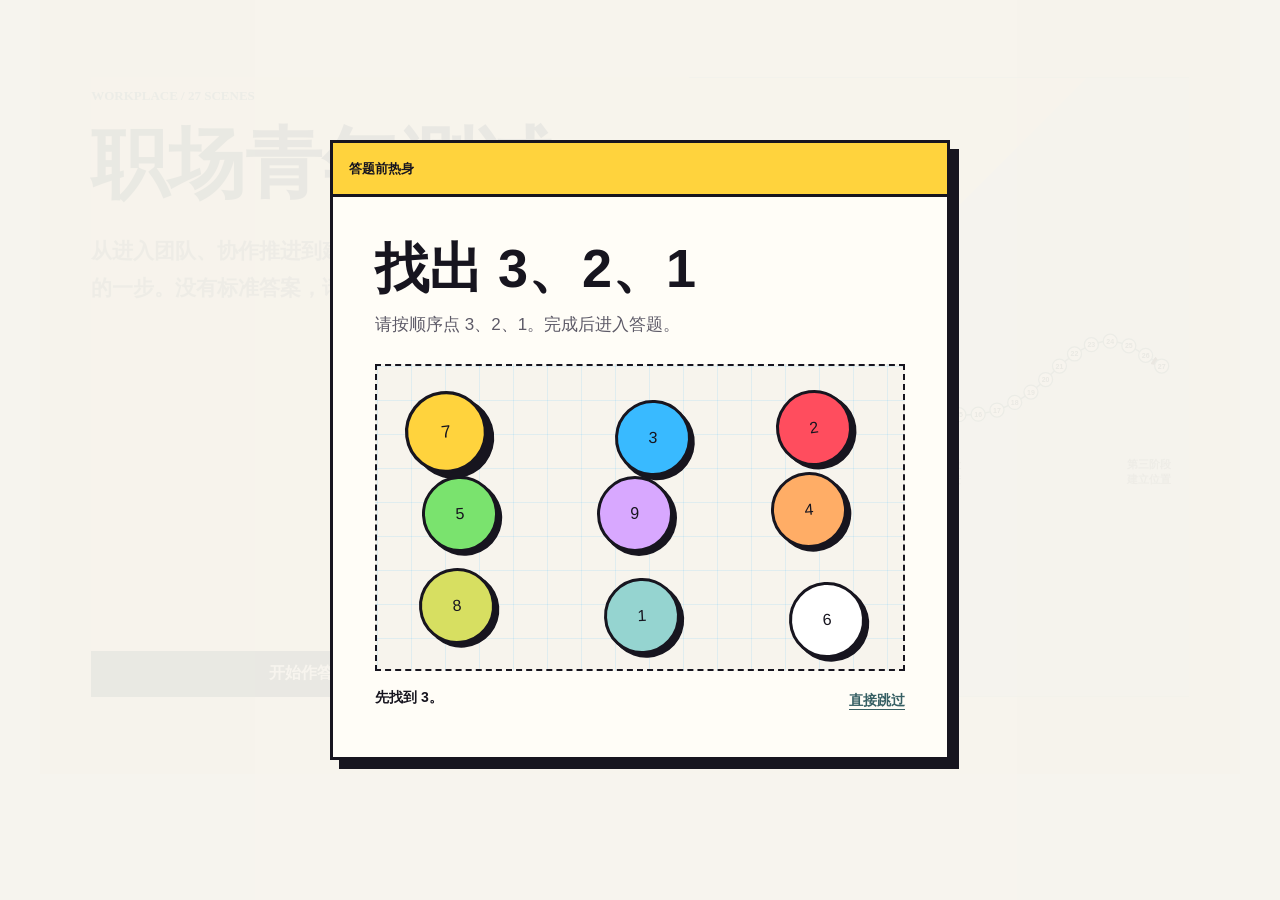
==== youth-workplace-collaboration.html @ ca1796cd "Show full scenario illustrations without cropping" ====
<!doctype html>
<html lang="zh-CN">
<head>
  <meta charset="utf-8">
  <meta name="viewport" content="width=device-width, initial-scale=1">
  <title>青年职场协作</title>
  <style>
    :root { --ink:#211f2a; --paper:#f7f4ed; --muted:#655f70; --yellow:#ffd33d; --blue:#39baff; --green:#7ae36e; --pink:#e97ebf; --red:#ed5d67; --purple:#7560cf; }
    * { box-sizing:border-box; }
    body { margin:0; background:var(--paper); color:var(--ink); font-family:"Microsoft YaHei","PingFang SC",sans-serif; }
    body.is-journey-result { background:linear-gradient(135deg,#fbf7ee 0%,#f0f7f2 48%,#f3f5fb 100%); }
    button,textarea { font:inherit; }
    #workplace-collaboration { width:min(100%,1020px); margin:0 auto; padding:clamp(24px,5vw,64px); }
    .story-intro { padding:clamp(24px,5vw,56px); border:2px solid var(--ink); background:var(--blue); box-shadow:10px 10px 0 var(--ink); }
    .story-intro h1 { max-width:720px; margin:0; font-size:clamp(38px,6vw,68px); line-height:1.02; letter-spacing:0; } .story-intro > p { max-width:680px; margin:18px 0 0; font-family:"Noto Serif SC","Songti SC",serif; font-size:clamp(17px,2vw,22px); font-weight:700; line-height:1.7; }
    .journey-frame { margin-top:30px; overflow:hidden; border:2px solid var(--ink); background:var(--paper); } .journey-frame svg { display:block; width:100%; min-width:620px; height:auto; }
    .journey-route { fill:none; stroke:var(--ink); stroke-width:4; stroke-linecap:round; stroke-linejoin:round; } .journey-node circle { fill:var(--paper); stroke:var(--ink); stroke-width:3; transition:fill .2s ease,transform .2s ease; } .journey-node text { fill:var(--ink); font-size:14px; font-weight:900; text-anchor:middle; dominant-baseline:central; pointer-events:none; } .journey-node.is-done circle { fill:var(--green); } .journey-node.is-active circle { fill:var(--yellow); } .journey-node.is-active text { font-size:16px; }
    .journey-labels { display:flex; justify-content:space-between; gap:10px; padding:0 10px 14px; font-size:11px; font-weight:900; } .journey-labels span:nth-child(2) { text-align:center; } .journey-labels span:last-child { text-align:right; }
    .story-start { margin-top:28px; }
    .masthead { display:grid; grid-template-columns:1fr auto; gap:20px; align-items:start; border-bottom:2px solid var(--ink); padding-bottom:22px; }
    .eyebrow { margin:0 0 8px; color:var(--purple); font-size:12px; font-weight:900; letter-spacing:.12em; }
    h1 { margin:0; font-size:clamp(32px,5vw,54px); line-height:1.05; letter-spacing:0; }
    .intro { max-width:650px; margin:13px 0 0; color:var(--muted); font-size:16px; font-weight:650; line-height:1.65; }
    .badge { min-width:108px; padding:10px 12px; border:2px solid var(--ink); background:var(--yellow); text-align:center; font-size:13px; font-weight:900; line-height:1.25; }
    .badge strong { display:block; font-size:25px; }
    .progress-row { display:flex; align-items:center; justify-content:space-between; gap:16px; margin:26px 0 8px; }
    #progress { display:inline-block; padding:7px 10px; border:2px solid var(--ink); background:var(--yellow); font-size:13px; font-weight:900; }
    .progress-copy { color:var(--muted); font-size:13px; font-weight:700; text-align:right; }
    .loop-state { display:none; grid-template-columns:repeat(3,minmax(0,1fr)); gap:8px; margin-top:14px; }
    .loop-state-card { min-height:72px; padding:10px; border:2px solid var(--ink); background:#fff; }
    .loop-state-card strong,.loop-state-card small { display:block; }
    .loop-state-card strong { font-size:14px; }
    .loop-state-card small { margin-top:5px; color:var(--muted); font-size:12px; font-weight:800; line-height:1.35; }
    .scene-main { margin-top:34px; padding:clamp(22px,4vw,44px); border:2px solid var(--ink); background:#fff; box-shadow:8px 8px 0 var(--ink); }
    .scene-main h2 { margin:0; font-size:clamp(28px,4vw,44px); line-height:1.12; letter-spacing:0; }
    .scene-main.has-illustration { display:grid; grid-template-columns:minmax(0,1.25fr) minmax(280px,.75fr); column-gap:clamp(24px,4vw,52px); align-items:center; padding-bottom:22px; }
    .scene-main.has-illustration h2 { grid-column:1 / -1; }
    .scene-main.has-illustration #scene-text { margin:12px 0 0; }
    .scene-illustration { display:block; width:100%; height:auto; max-height:360px; margin:12px 0 0; object-fit:contain; border:1px solid rgba(33,46,53,.22); border-radius:4px; }
    @media (max-width:720px) { .scene-main.has-illustration { display:block; } .scene-illustration { width:100%; max-width:420px; margin:16px auto 0; } }
    #scene-text { margin:20px 0 0; font-family:"Noto Serif SC","Songti SC",serif; font-size:clamp(18px,2.2vw,24px); line-height:1.65; }
    .choices { display:grid; gap:12px; margin-top:30px; }
    .choice { position:relative; width:100%; min-height:68px; cursor:pointer; border:2px solid var(--ink); border-radius:0; padding:15px 18px 15px 58px; background:#fff; color:var(--ink); text-align:left; font-size:16px; font-weight:750; line-height:1.5; transition:transform .12s ease,box-shadow .12s ease,background .12s ease; }
    .choice::before { content:attr(data-letter); position:absolute; left:17px; top:17px; display:grid; place-items:center; width:24px; height:24px; border:2px solid var(--ink); border-radius:50%; background:var(--paper); font-size:12px; font-weight:900; }
    .choice strong,.choice small { display:block; }
    .choice strong { font-size:16px; line-height:1.25; }
    .choice small { margin-top:5px; color:#496b70; font-size:13px; font-weight:700; line-height:1.45; }
    .choice:hover { transform:translate(2px,2px); box-shadow:3px 3px 0 var(--ink); }
    .choice[aria-pressed="true"] { background:var(--green); box-shadow:5px 5px 0 var(--ink); }
    .choice[aria-pressed="true"]::before { background:var(--yellow); }
    .choice.unmatched-choice { border-style:dashed; color:var(--muted); background:#fffdf6; }
    .choice.unmatched-choice::before { color:var(--muted); border-color:var(--muted); }
    .scale-stage { margin-top:34px; padding:clamp(22px,4vw,44px); border:2px solid var(--ink); background:#fff; box-shadow:8px 8px 0 var(--ink); }
    .scale-stage > header { padding-bottom:18px; border-bottom:2px solid var(--ink); }
    .scale-stage > header p { margin:0 0 8px; color:var(--purple); font-size:12px; font-weight:900; letter-spacing:.08em; }
    .scale-stage > header h2 { margin:0; font-size:clamp(28px,4vw,42px); line-height:1.15; letter-spacing:0; }
    .scale-stage > header div { max-width:720px; margin-top:12px; color:var(--muted); font-size:15px; font-weight:700; line-height:1.65; }
    .scale-rows { display:grid; gap:0; margin-top:8px; }
    .scale-row { padding:clamp(28px,5vw,54px) 0; border-bottom:0; }
    .scale-row:last-child { border-bottom:0; }
    .scale-row h3 { max-width:850px; margin:0; font-size:clamp(22px,3.1vw,34px); line-height:1.52; }
    .scale-row h3 small { display:inline-block; margin-right:8px; color:var(--purple); font-size:12px; font-weight:900; vertical-align:2px; }
    .scale-control { display:grid; grid-template-columns:minmax(96px,.7fr) minmax(290px,2.8fr) minmax(96px,.7fr); gap:20px; align-items:center; margin-top:32px; }
    .scale-end { color:#667f83; font-size:14px; font-weight:900; line-height:1.3; }
    .scale-end:last-child { text-align:right; }
    .scale-points { display:flex; align-items:center; justify-content:space-between; gap:14px; }
    .scale-point { display:grid; place-items:center; width:48px; height:48px; cursor:pointer; border:3px solid var(--scale-color); border-radius:50%; background:#fff; color:#fff; font-size:0; transition:transform .12s ease,background .12s ease,box-shadow .12s ease,filter .12s ease; }
    .scale-point:nth-child(1) { --scale-color:#4e78a3; width:56px; height:56px; }
    .scale-point:nth-child(2) { --scale-color:#73549d; width:52px; height:52px; }
    .scale-point:nth-child(3) { --scale-color:#a77d2c; }
    .scale-point:nth-child(4) { --scale-color:#4b7d61; width:52px; height:52px; }
    .scale-point:nth-child(5) { --scale-color:#9f555b; width:56px; height:56px; }
    .scale-point:hover,.scale-point:focus-visible { outline:0; transform:translateY(-2px); filter:brightness(1.04); box-shadow:0 3px 0 rgba(49,76,80,.2); }
    .scale-point[aria-pressed="true"] { background:var(--scale-color); transform:translateY(-2px) scale(1.05); box-shadow:0 0 0 3px #fff,0 0 0 5px var(--scale-color),0 4px 0 rgba(49,76,80,.2); }
    .scale-point[aria-pressed="true"]::after { content:"✓"; color:#fff; font-size:27px; font-weight:900; line-height:1; }
    .scale-stage .actions { margin-top:26px; }
    .scale-group { padding:22px 0; border-bottom:0; }
    .scale-group:last-child { border-bottom:0; }
    .scale-group > header { padding:0 0 8px; border:0; }
    .scale-group > header p { margin:0 0 6px; color:var(--purple); font-size:13px; font-weight:900; }
    .scale-group > header div { color:var(--muted); font-size:14px; font-weight:700; line-height:1.6; }
    .actions { display:flex; flex-wrap:wrap; justify-content:space-between; gap:12px; margin-top:22px; }
    .action { min-height:46px; cursor:pointer; border:2px solid var(--ink); border-radius:0; padding:0 15px; background:#fff; color:var(--ink); font-weight:900; }
    .action.primary { min-width:min(100%,280px); background:var(--red); box-shadow:4px 4px 0 var(--ink); }
    .action:disabled { cursor:not-allowed; opacity:.45; box-shadow:none; }
    .method-note { margin:22px 0 0; color:var(--muted); font-size:12px; line-height:1.55; }
    #result { padding-bottom:34px; }
    #workplace-collaboration[data-module="journey"] #result { position:relative; isolation:isolate; overflow:hidden; padding:34px clamp(18px,3vw,36px) 46px; background:linear-gradient(135deg,#fbf7ee 0%,#f0f7f2 48%,#f3f5fb 100%); }
    #workplace-collaboration[data-module="journey"].has-result-surface { background:transparent; }
    #workplace-collaboration[data-module="journey"].has-result-surface #result { background:transparent; }
    #workplace-collaboration[data-module="journey"] #result::before { position:absolute; inset:-90px; z-index:0; background:radial-gradient(circle at 12% 16%,rgba(246,221,154,.52),transparent 28%),radial-gradient(circle at 88% 36%,rgba(169,220,213,.5),transparent 31%),radial-gradient(circle at 38% 84%,rgba(191,209,238,.48),transparent 32%); filter:blur(30px); content:''; pointer-events:none; }
    #workplace-collaboration[data-module="journey"] #result > * { position:relative; z-index:1; }
    /* All 90-day modules use the exact Journey result shell after the test ends. */
    #workplace-collaboration.has-result-surface { background:transparent; }
    #workplace-collaboration.has-result-surface #result { position:relative; isolation:isolate; overflow:hidden; padding:34px clamp(18px,3vw,36px) 46px; background:transparent; }
    #workplace-collaboration.has-result-surface #result::before { position:absolute; inset:-90px; z-index:0; background:radial-gradient(circle at 12% 16%,rgba(246,221,154,.52),transparent 28%),radial-gradient(circle at 88% 36%,rgba(169,220,213,.5),transparent 31%),radial-gradient(circle at 38% 84%,rgba(191,209,238,.48),transparent 32%); filter:blur(30px); content:''; pointer-events:none; }
    #workplace-collaboration.has-result-surface #result > * { position:relative; z-index:1; }
    #workplace-collaboration.has-result-surface #result-hero,
    #workplace-collaboration.has-result-surface #johari,
    #workplace-collaboration.has-result-surface #evidence-section,
    #workplace-collaboration.has-result-surface #action-lab { display:none !important; }
    .result-hero { margin-top:32px; padding:clamp(24px,4vw,44px); border:2px solid var(--ink); background:var(--blue); box-shadow:8px 8px 0 var(--ink); }
    .result-hero h2 { max-width:740px; margin:0; font-size:clamp(31px,5vw,56px); line-height:1.05; letter-spacing:0; }
    .result-hero p { max-width:720px; margin:15px 0 0; font-size:16px; font-weight:700; line-height:1.65; }
    .journey-analysis-report { display:grid; grid-template-columns:minmax(0,1fr) max-content; gap:18px; align-items:end; margin-top:32px; padding:0 0 20px; border-bottom:2px solid var(--ink); }
    .journey-analysis-report h2 { margin:5px 0 0; font-size:clamp(36px,5vw,56px); line-height:1.08; letter-spacing:0; }
    .journey-report-download { position:relative; min-height:48px; padding:0 14px 0 43px; border:2px solid var(--ink); color:var(--ink); background:#fffdf6; cursor:pointer; font-size:14px; font-weight:800; white-space:nowrap; }
    .journey-report-download:hover,.journey-report-download:focus-visible { color:#fffdf6; outline:0; background:var(--ink); }
    .journey-report-download::before { position:absolute; top:10px; left:14px; width:16px; height:22px; border:2px solid currentColor; background:linear-gradient(135deg,transparent 0 8px,currentColor 8px 10px,transparent 10px); content:''; }
    .journey-report-download::after { position:absolute; top:20px; left:18px; width:10px; height:2px; background:currentColor; box-shadow:0 5px 0 currentColor,0 10px 0 currentColor; content:''; }
    .journey-result-photo { height:clamp(170px,18vw,220px); margin:18px 0 0; overflow:hidden; border:1px solid #a9c2c2; background:#e7efed; }
    .journey-result-photo img { display:block; width:100%; height:100%; object-fit:cover; object-position:center 42%; }
    .journey-section-head { margin-top:28px; }
    .journey-section-head h3 { margin:0; font-size:clamp(26px,3.6vw,40px); line-height:1.12; letter-spacing:0; }
    .journey-section-head > p { margin:0; color:var(--muted); font-size:13px; font-weight:700; line-height:1.65; }
    #journey-preference-heading + .result-grid { margin-top:18px; }
    .result-grid { display:grid; grid-template-columns:minmax(0,1fr) minmax(280px,.85fr); gap:28px; margin-top:32px; }
    .journey-insights { margin-top:34px; border-top:0; }
    .journey-insights[hidden] { display:none; }
    .journey-insight-head { padding:0 0 16px; }
    .journey-insight-head h3 { margin:0; font-size:clamp(26px,3.6vw,40px); line-height:1.12; letter-spacing:0; }
    .journey-insight-head p:last-child { margin:0; color:var(--muted); font-size:13px; font-weight:700; line-height:1.65; }
    .journey-insight-block { padding:26px 0; border-top:1px solid var(--ink); }
    .journey-insight-block > header { display:flex; align-items:end; justify-content:space-between; gap:18px; }
    .journey-insight-block h4 { margin:0; font-size:22px; line-height:1.2; }
    .journey-insight-block header p { max-width:500px; margin:0; color:var(--muted); font-size:13px; font-weight:700; line-height:1.6; }
    .journey-scale-list { display:grid; gap:13px; margin-top:20px; }
    .journey-scale { display:grid; grid-template-columns:minmax(84px,.7fr) minmax(180px,2.4fr) minmax(84px,.7fr); gap:12px; align-items:center; }
    .journey-scale strong { font-size:13px; line-height:1.35; }
    .journey-scale strong:last-child { text-align:right; }
    .journey-scale-track { display:grid; grid-template-columns:repeat(5,24px); justify-content:space-between; align-items:center; min-height:32px; }
    .journey-scale-track i { display:block; width:20px; height:20px; border:1px solid #5e7f82; border-radius:50%; background:#cfe5ed; }
    .journey-scale-track i:nth-child(2) { background:#e5f0ed; } .journey-scale-track i:nth-child(3) { background:#fff; } .journey-scale-track i:nth-child(4) { background:#f7efd4; } .journey-scale-track i:nth-child(5) { background:#f4dc93; }
    .journey-scale-track i.is-active { border:3px solid #24494c; box-shadow:2px 2px 0 #24494c; transform:scale(1.18); }
    .journey-gap { margin-top:0; padding:0; border:0; }
    .journey-gap > header h4 { margin:0; font-size:22px; line-height:1.3; }
    .journey-gap-flow { display:grid; gap:20px; margin-top:14px; }
    .journey-gap-profile { padding-top:20px; border-top:1px solid var(--ink); }
    .journey-gap-profile:first-child { padding-top:0; border-top:0; }
    .journey-gap-profile-head { display:grid; grid-template-columns:minmax(0,1fr) max-content; gap:10px; align-items:start; margin-bottom:12px; }
    .journey-gap-profile-head span { display:block; color:#547579; font-size:12px; font-weight:900; }
    .journey-gap-profile-head h5 { margin:4px 0 0; font-size:19px; line-height:1.35; }
    .journey-gap-profile-head p { margin:7px 0 0; color:var(--muted); font-size:13px; font-weight:700; line-height:1.5; }
    .journey-gap-profile-head b { padding:5px 8px; color:#24494c; font-size:14px; font-weight:700; background:#e0f1f1; font-variant-numeric:tabular-nums; }
    .journey-gap-cardpoint { margin:10px 0 0; padding:9px 10px; border-left:3px solid #d7aa42; color:#365f63; font-size:15px; font-weight:600; line-height:1.6; background:#fffaf0; }
    .journey-gap-narrative { margin:10px 0 0; color:#2e4d50; font-size:15px; font-weight:600; line-height:1.85; }
    .journey-gap-narrative strong { color:var(--ink); font-weight:750; }
    .journey-gap-profile .journey-gap-pair { grid-template-columns:repeat(2,minmax(0,1fr)); gap:12px; margin-top:0; }
    .journey-gap-step { min-height:0; padding:18px; border:2px solid var(--ink); background:#fff; }
    .journey-gap-step.is-blind { background:#f7e5e7; } .journey-gap-step.is-potential { background:#e0f1f1; }
    .journey-gap-step span { display:inline-block; padding:4px 7px; color:var(--ink); font-size:14px; font-weight:800; letter-spacing:0; background:rgba(255,255,255,.65); }
    .journey-gap-step strong { display:block; margin-top:14px; font-size:22px; line-height:1.32; }
    .journey-gap-step p { margin:10px 0 0; color:#2e4d50; font-size:15px; font-weight:700; line-height:1.7; }
    .journey-gap-profile .journey-gap-step { padding:18px; }
    .journey-gap-profile .journey-gap-step strong { margin-top:12px; font-size:19px; }
    .journey-gap-profile .journey-gap-step p { font-size:15px; font-weight:600; line-height:1.62; }
    .journey-gap-pair { display:grid; gap:12px; margin-top:16px; }
    .journey-gap-pair p { margin:0; padding-top:11px; border-top:1px solid rgba(54,95,99,.35); }
    .journey-gap-pair b { display:block; margin-bottom:4px; color:var(--ink); font-size:12px; }
    .journey-gap-compare { display:grid; gap:8px; margin-top:16px; }
    .journey-gap-compare > div { display:grid; grid-template-columns:72px minmax(0,1fr) 38px; gap:8px; align-items:center; }
    .journey-gap-compare span,.journey-gap-compare b { color:#365f63; font-size:11px; font-weight:900; }
    .journey-gap-compare b { text-align:right; }
    .journey-gap-compare i { display:block; height:12px; overflow:hidden; border:1px solid #5e7f82; background:#fff; }
    .journey-gap-compare em { display:block; width:var(--share); height:100%; background:#5c979e; }
    .journey-gap-compare > div:last-child em { background:#d2aa43; }
    .journey-gap-dots { display:flex; gap:8px; margin-top:16px; }
    .journey-gap-dots i { display:block; width:18px; height:18px; border:1px solid #5e7f82; border-radius:50%; background:#fff; }
    .journey-gap-dots i:nth-child(2) { background:#e5f0ed; } .journey-gap-dots i:nth-child(3) { background:#eee3aa; } .journey-gap-dots i:nth-child(4) { background:#e7c66b; } .journey-gap-dots i:nth-child(5) { background:#d9aa42; }
    .journey-gap-dots i.is-active { border:2px solid #161616; background:#161616 !important; box-shadow:0 2px 0 rgba(22,22,22,.22); transform:scale(1.15); }
    .journey-leverage { margin-top:34px; padding-top:28px; border-top:2px solid var(--ink); }
    .journey-leverage[hidden] { display:none; }
    .journey-leverage > header { display:grid; grid-template-columns:minmax(0,1fr) minmax(260px,.72fr); gap:20px; align-items:end; }
    .journey-leverage h3 { margin:0; font-size:clamp(26px,3.6vw,40px); line-height:1.12; }
    .journey-leverage > header > p { margin:0; color:var(--muted); font-size:13px; font-weight:700; line-height:1.65; }
    .journey-leverage-flow { display:grid; grid-template-columns:repeat(2,minmax(0,1fr)); gap:14px; margin-top:20px; }
    .journey-constraint-card { grid-column:1/-1; padding:22px; border:2px solid var(--ink); background:#fffdf6; }
    .journey-constraint-card > header { display:grid; grid-template-columns:minmax(0,1fr) max-content; gap:12px; align-items:start; }
    .journey-constraint-card > header span { display:block; color:#547579; font-size:12px; font-weight:900; }
    .journey-constraint-card > header h4 { margin:5px 0 0; font-size:22px; line-height:1.32; }
    .journey-constraint-card > header b { padding:5px 8px; color:#24494c; font-size:12px; background:#e0f1f1; }
    .journey-constraint-sides { display:grid; grid-template-columns:repeat(2,minmax(0,1fr)); gap:14px; margin-top:18px; }
    .journey-constraint-side { padding:17px; border:1px solid var(--ink); }
    .journey-constraint-side.is-bottleneck { background:#f7e5e7; } .journey-constraint-side.is-leverage { background:#e0f1f1; }
    .journey-constraint-side span { display:inline-block; padding:4px 7px; color:var(--ink); font-size:12px; font-weight:900; background:rgba(255,255,255,.65); }
    .journey-constraint-side p { margin:10px 0 0; color:#2e4d50; font-size:14px; font-weight:700; line-height:1.62; }
    .journey-constraint-evidence { display:flex; flex-wrap:wrap; gap:7px; margin:14px 0 0; }
    .journey-constraint-evidence span { padding:5px 7px; border:1px solid #8aa8a8; color:#426c70; font-size:11px; font-weight:900; background:#fff; }
    .journey-leverage-card { padding:22px; border:2px solid var(--ink); }
    .journey-leverage-card.is-bottleneck { background:#f7e5e7; } .journey-leverage-card.is-leverage { background:#e0f1f1; }
    .journey-leverage-card span { display:inline-block; padding:4px 7px; color:var(--ink); font-size:12px; font-weight:900; background:rgba(255,255,255,.65); }
    .journey-leverage-card strong { display:block; margin-top:14px; font-size:22px; line-height:1.32; }
    .journey-leverage-card p { margin:10px 0 0; color:#2e4d50; font-size:15px; font-weight:700; line-height:1.68; }
    .journey-leverage-card small { display:block; margin-top:15px; padding-top:12px; border-top:1px solid rgba(46,77,80,.35); color:#426c70; font-size:12px; font-weight:900; line-height:1.55; }
    .journey-leverage-note { margin:13px 0 0; color:#647c7f; font-size:12px; font-weight:700; }
    .journey-action-guidance { margin-top:40px; padding-top:0; border-top:0; }
    .journey-action-guidance[hidden] { display:none; }
    .journey-action-guidance > header { padding-bottom:2px; }
    .journey-action-guidance h3 { margin:0; font-size:clamp(26px,3.6vw,40px); line-height:1.12; }
    .journey-action-plan-grid { display:grid; gap:20px; margin-top:14px; }
    .journey-action-plan { border:2px solid var(--ink); background:#fffdf6; overflow:hidden; }
    .journey-action-type { margin:0; padding:9px 16px; border-bottom:1px solid #8aa8a8; color:#426c70; font-size:12px; font-weight:900; line-height:1.4; background:#fffdf6; }
    .journey-action-route { padding:16px; background:#eaf4f4; }
    .journey-action-route > span { display:inline-block; padding:4px 7px; color:var(--ink); font-size:12px; font-weight:900; background:rgba(255,255,255,.72); }
    .journey-nlp-guide h5 { margin:0; color:var(--ink); font-size:17px; line-height:1.4; }
    .journey-nlp-report { margin-top:11px; }
    .journey-nlp-report p { margin:11px 0 0; color:#365f63; font-size:13px; font-weight:700; line-height:1.72; }
    .journey-nlp-report b { color:#426c70; }
    .journey-scenario-practice { margin:10px 0 0; padding:9px 11px; border-left:3px solid #426c70; color:#365f63; font-size:13px; font-weight:700; line-height:1.6; background:#fffdf6; }
    .journey-heatmap { display:grid; gap:10px; margin-top:20px; }
    .journey-switch-card { display:grid; grid-template-columns:104px minmax(0,1fr); gap:16px; padding:16px; border:1px solid #b9d9d4; background:#fbfffd; }
    .journey-switch-card:nth-child(2) { background:#f5fbff; } .journey-switch-card:nth-child(3) { background:#fbf9ff; }
    .journey-switch-index { color:#527a7d; font-size:12px; font-weight:900; line-height:1.5; }
    .journey-switch-index strong { display:block; margin-top:5px; color:var(--ink); font-size:17px; line-height:1.25; }
    .journey-switch-copy strong { display:block; font-size:18px; line-height:1.35; }
    .journey-switch-copy p { margin:6px 0 0; color:#496b70; font-size:13px; font-weight:700; line-height:1.6; }
    .journey-switch-compare { display:grid; gap:7px; margin-top:12px; }
    .journey-switch-compare > div { display:grid; grid-template-columns:52px minmax(0,1fr) 44px; gap:8px; align-items:center; }
    .journey-switch-compare span { color:#647c7f; font-size:11px; font-weight:900; }
    .journey-switch-compare i { display:block; height:12px; overflow:hidden; border:1px solid #5a8585; background:#fff; }
    .journey-switch-compare em { display:block; width:var(--share); height:100%; background:#c7d9de; }
    .journey-switch-compare .is-scene em { background:var(--group-color); }
    .journey-switch-compare b { color:#24494c; font-size:12px; text-align:right; }
    .journey-switch-compare[data-group="path147"] { --group-color:#c8b6ff; } .journey-switch-compare[data-group="path258"] { --group-color:#f0ae8c; } .journey-switch-compare[data-group="path369"] { --group-color:#9bdfc8; }
    .strategy-tension { display:grid; grid-template-columns:minmax(0,1fr) 54px minmax(0,1fr); gap:14px; align-items:stretch; margin-top:20px; }
    .strategy-pole { padding:18px; border:2px solid var(--ink); background:#dceef4; }
    .strategy-pole:last-child { background:#f8e6ad; }
    .strategy-pole span { display:block; color:var(--muted); font-size:11px; font-weight:900; letter-spacing:.06em; }
    .strategy-pole strong { display:block; margin-top:8px; font-size:20px; line-height:1.25; }
    .strategy-pole p { margin:9px 0 0; font-size:13px; font-weight:700; line-height:1.6; }
    .strategy-tension-mark { display:grid; place-items:center; color:var(--ink); font-size:28px; font-weight:900; }
    .panel { border:2px solid var(--ink); background:#fff; padding:22px; }
    .panel h3 { margin:0 0 16px; font-size:21px; letter-spacing:0; }
    #radar { display:block; width:100%; max-width:570px; margin:0 auto; overflow:visible; }
    #radar .grid { fill:none; stroke:#211f2a; stroke-width:1; } #radar .axis { stroke:#211f2a; stroke-width:1; } #radar .shape { fill:#7560cf; fill-opacity:.24; stroke:#5a46b7; stroke-width:2.4; }
    .journey-figure-reference { max-width:570px; margin:16px auto 0; padding-top:14px; border-top:1px solid #c9dddd; }
    .journey-figure-reference > header { display:flex; gap:10px; align-items:baseline; }
    .journey-figure-reference h4 { margin:0; font-size:15px; }
    .journey-figure-reference > header p { margin:0; color:#647c7f; font-size:11px; font-weight:700; line-height:1.45; }
    .journey-figure-reference-list { display:grid; gap:8px; margin-top:10px; }
    .journey-figure-reference-list article { display:grid; grid-template-columns:max-content minmax(0,1fr); gap:9px; align-items:baseline; padding:8px 9px; border-left:3px solid #d7aa42; background:#fffaf0; }
    .journey-figure-reference-list strong { color:#24494c; font-size:13px; white-space:nowrap; }
    .journey-figure-reference-list p { margin:0; color:#3d6063; font-size:12px; font-weight:700; line-height:1.55; }
    .rankings { display:grid; gap:6px; }
    .rank { display:grid; grid-template-columns:30px minmax(0,1fr) 58px; align-items:center; gap:9px; min-height:44px; border-bottom:1px solid #c7c0cc; font-size:14px; }
    .rank:last-child { border-bottom:0; } .rank b { color:#407a86; font-size:14px; text-align:right; }
    .top-one { background:var(--yellow); } .top-two { background:#e5defe; } .top-three { background:#dff7dc; }
    .domain-section { margin-top:28px; }
    #heatmap { display:grid; grid-template-columns:minmax(92px,1.7fr) repeat(9,minmax(26px,.6fr)); gap:4px; align-items:stretch; }
    .heat-label { overflow-wrap:anywhere; padding:3px 1px; font-size:12px; font-weight:800; text-align:center; } .heat-label:first-child { text-align:left; }
    .heat-cell { min-height:30px; border:1px solid var(--ink); background:#7560cf; opacity:var(--opacity); }
    .insight { display:grid; gap:16px; margin-top:28px; }
    .insight-card { padding:22px; border:2px solid var(--ink); background:var(--paper); }
    .insight-card:nth-child(2) { background:var(--pink); } .insight-card:nth-child(3) { background:var(--green); }
    .insight-card h3 { margin:0 0 9px; font-size:19px; } .insight-card p { margin:0; font-size:15px; font-weight:650; line-height:1.7; }
    .script { margin-top:12px !important; padding:13px; border:2px solid var(--ink); background:#fff; font-family:"Noto Serif SC","Songti SC",serif; font-size:17px !important; font-weight:700 !important; }
    .action-builder { margin-top:28px; padding:clamp(22px,4vw,34px); border:2px solid var(--ink); background:var(--yellow); box-shadow:7px 7px 0 var(--ink); }
    .action-builder h3 { margin:0; font-size:clamp(24px,3vw,34px); letter-spacing:0; } .action-builder > p { max-width:720px; margin:11px 0 0; font-size:15px; font-weight:700; line-height:1.65; }
    .action-type-grid { display:grid; grid-template-columns:repeat(4,minmax(0,1fr)); gap:8px; margin-top:20px; }
    .action-type { min-height:52px; cursor:pointer; border:2px solid var(--ink); background:var(--paper); color:var(--ink); font-size:14px; font-weight:900; } .action-type[aria-pressed="true"] { background:var(--blue); box-shadow:3px 3px 0 var(--ink); transform:translate(1px,1px); }
    .action-card-output { margin-top:24px; padding:22px; border:2px solid var(--ink); background:#fff; } .action-card-output h4 { margin:0; font-size:22px; } .action-card-output p { margin:11px 0 0; font-size:15px; font-weight:650; line-height:1.65; } .action-card-output ol { display:grid; gap:8px; margin:15px 0; padding-left:22px; font-size:15px; font-weight:650; line-height:1.55; }
    .card-label { display:inline-block; margin-bottom:9px; padding:5px 8px; border:1px solid var(--ink); background:var(--green); font-size:12px; font-weight:900; } .action-card-output .script { margin-bottom:16px !important; } .card-status { min-height:20px; margin:12px 0 0 !important; color:#28593a; font-size:12px !important; font-weight:850 !important; }
    .personal-adjustment { margin:20px 0; padding:17px; border:2px solid var(--ink); background:#e5defe; } .personal-adjustment h5 { margin:0; font-size:17px; } .personal-adjustment p { margin-top:7px; }
    .restart-row { margin-top:28px; }
    #workplace-collaboration[data-module="journey"] { --blue:#d9b84a; --pink:#dceef4; --red:#f6f1e4; --green:#e1ecdb; background:#f5f0e4; }
    #workplace-collaboration[data-module="journey"] .journey-frame::before { content:attr(data-route-caption); }
    #workplace-collaboration[data-module="journey"] .story-intro { background:linear-gradient(135deg,#f8f0d7 0 58%,#dceef4 58% 100%); }
    #workplace-collaboration[data-module="journey"] .journey-node.is-active circle { fill:#d9b84a; }
    #workplace-collaboration[data-module="journey"] .journey-node.is-done circle { fill:#8bb8c8; }
    #workplace-collaboration[data-module="journey"] .meter span { background:#d9b84a; }
    #workplace-collaboration[data-module="journey"] .result-hero { background:#dceef4; }
    #workplace-collaboration[data-module="journey"] #action-lab { display:none !important; }
    #workplace-collaboration[data-module="journey"] #evidence-section { display:none !important; }
    #workplace-collaboration[data-module="journey"] .result-grid,
    #workplace-collaboration[data-module="college"] .result-grid { grid-template-columns:repeat(2,minmax(0,1fr)); gap:18px; align-items:start; }
    #workplace-collaboration[data-module="journey"] .result-grid > .panel:first-child,
    #workplace-collaboration[data-module="college"] .result-grid > .panel:first-child { display:flex; flex-direction:column; }
    #workplace-collaboration[data-module="journey"] .result-grid > .panel:first-child #radar,
    #workplace-collaboration[data-module="college"] .result-grid > .panel:first-child #radar { width:100%; max-width:530px; margin:0 auto; }
    #workplace-collaboration[data-module="journey"] .rankings { grid-template-columns:1fr; gap:7px; }
    #workplace-collaboration[data-module="journey"] .rank { grid-template-columns:32px minmax(140px,1fr) minmax(120px,.9fr) max-content; min-height:48px; gap:12px; padding:6px 10px; border:1px solid #d2dede; border-left:3px solid transparent; background:#fff; }
    #workplace-collaboration[data-module="journey"] .rank-number { color:#5a8585; font-size:12px; font-weight:900; text-align:center; }
    #workplace-collaboration[data-module="journey"] .rank-info { min-width:0; }
    #workplace-collaboration[data-module="journey"] .rank-title { display:block; color:var(--ink); font-size:15px; line-height:1.2; }
    #workplace-collaboration[data-module="journey"] .rank > b { min-width:4ch; overflow:hidden; color:#24494c; font-variant-numeric:tabular-nums; text-align:right; white-space:nowrap; }
    #workplace-collaboration[data-module="journey"] .rank-meta { display:flex; align-items:center; gap:9px; margin-top:5px; min-width:0; }
    #workplace-collaboration[data-module="journey"] .rank-meta small { overflow:hidden; color:#647c7f; font-size:11px; font-weight:800; line-height:1.25; text-overflow:ellipsis; white-space:nowrap; }
    #workplace-collaboration[data-module="journey"] .rank-band { position:relative; display:block; height:9px; overflow:visible; background:linear-gradient(90deg,#b9dbea 0 20%,#acdcca 20% 40%,#eee3aa 40% 60%,#e7c66b 60% 80%,#d9aa42 80%); }
    #workplace-collaboration[data-module="journey"] .rank-band i { position:absolute; top:-5px; left:var(--position); width:4px; height:19px; background:#173940; box-shadow:0 1px 0 rgba(23,57,64,.22); transform:translateX(-50%); }
    #workplace-collaboration[data-module="journey"] .rank b { color:#407a86; font-size:13px; }
    #workplace-collaboration[data-module="journey"] .rank.top-one { border-left-color:#d7aa42; background:#fff9e8; }
    #workplace-collaboration[data-module="journey"] .rank.top-two { border-left-color:#9d8bd1; background:#f8f6ff; }
    #workplace-collaboration[data-module="journey"] .rank.top-three { border-left-color:#83ad88; background:#f2f9f0; }
    .journey-center-panel { margin-top:18px; }
    .journey-center-panel > header h3 { margin:0; font-size:21px; line-height:1.25; }
    .journey-center-panel > header p { max-width:620px; margin:7px 0 0; color:#527a7d; font-size:12px; font-weight:700; line-height:1.55; }
    .journey-center-grid { display:grid; grid-template-columns:repeat(3,minmax(0,1fr)); gap:12px; margin-top:12px; }
    .journey-center-card { display:grid; grid-template-columns:70px minmax(0,1fr); grid-template-rows:auto auto; gap:5px 12px; align-items:center; min-width:0; padding:14px; border:1px solid #b9d9d4; color:inherit; font:inherit; text-align:left; background:#fbfffd; cursor:pointer; }
    .journey-center-card:hover { border-color:#6f9b9d; }
    .journey-center-card[aria-pressed="true"] { border:2px solid var(--center-color); padding:13px; box-shadow:inset 0 0 0 1px rgba(255,255,255,.7); }
    .journey-center-orbit { position:relative; display:grid; grid-row:1 / span 2; width:70px; height:70px; place-items:center; border-radius:50%; background:conic-gradient(var(--center-color) calc(var(--center-share) * 1%),#e6eeee 0); }
    .journey-center-orbit::after { position:absolute; inset:9px; border-radius:50%; background:#fbfffd; content:''; }
    .journey-center-orbit b { z-index:1; color:#24494c; font-size:15px; font-variant-numeric:tabular-nums; }
    .journey-center-card h4 { margin:0; color:var(--ink); font-size:16px; line-height:1.25; }
    .journey-center-card small { display:block; margin-top:3px; color:#527a7d; font-size:11px; font-weight:900; }
    .journey-center-card-action { grid-column:2; justify-self:start; margin-top:2px; padding-bottom:2px; border-bottom:1px solid currentColor; color:#426c70; font-size:11px; font-weight:900; line-height:1.2; }
    .journey-center-card:hover .journey-center-card-action,.journey-center-card[aria-pressed="true"] .journey-center-card-action { color:var(--center-color); }
    .journey-center-card:focus-visible { outline:3px solid #24494c; outline-offset:3px; }
    .journey-center-card.is-brain { background:#f4f8fc; } .journey-center-card.is-heart { background:#fff8f2; } .journey-center-card.is-kidney { background:#f3faf7; }
    .journey-center-detail { margin-top:14px; padding:18px; border-top:3px solid var(--center-color); background:#fbfffd; }
    .journey-center-detail h4 { margin:0; color:var(--ink); font-size:19px; line-height:1.25; }
    .journey-center-detail small { display:block; margin-top:4px; color:#527a7d; font-size:12px; font-weight:900; }
    .journey-center-detail > div > p { margin:12px 0 0; color:#426c70; font-size:13px; font-weight:700; line-height:1.72; }
    .journey-center-explanation { margin-top:14px; padding-top:14px; border-top:1px solid #c9dedd; }
    .journey-center-explanation p { margin:0; color:#365f63; font-size:14px; font-weight:700; line-height:1.8; }
    #workplace-collaboration[data-module="journey"] .journey-sop-panel { margin-top:18px; }
    #workplace-collaboration[data-module="journey"] .journey-sop-panel h3 { margin:0; font-size:21px; line-height:1.25; }
    #workplace-collaboration[data-module="journey"] .journey-sop-panel p { margin:6px 0 0; color:#647c7f; font-size:11px; font-weight:700; line-height:1.45; }
    #workplace-collaboration[data-module="journey"] .journey-sop-grid { display:grid; gap:9px; margin-top:12px; }
    #workplace-collaboration[data-module="journey"] .journey-sop-card { display:grid; grid-template-columns:minmax(230px,1.15fr) minmax(0,1.3fr) 42px; align-items:center; gap:16px; min-height:64px; padding:11px 18px; border:1px solid #b9d9d4; background:#fbfffd; }
    #workplace-collaboration[data-module="journey"] .journey-sop-card:nth-child(even) { background:#f5fbff; }
    #workplace-collaboration[data-module="journey"] .journey-sop-name { min-width:0; }
    #workplace-collaboration[data-module="journey"] .journey-sop-card h5 { margin:0; color:var(--ink); font-size:16px; line-height:1.35; }
    #workplace-collaboration[data-module="journey"] .journey-sop-card h5 small { display:inline; margin-left:9px; color:#527a7d; font-size:12px; font-weight:900; vertical-align:1px; white-space:nowrap; }
    #workplace-collaboration[data-module="journey"] .journey-sop-scale { display:flex; align-items:center; min-width:0; }
    #workplace-collaboration[data-module="journey"] .journey-sop-card > b { font-size:14px; }
    #workplace-collaboration[data-module="journey"] .journey-sop-card b { color:#24494c; font-size:11px; text-align:right; white-space:nowrap; }
    #workplace-collaboration[data-module="journey"] .journey-trait-list { display:grid; gap:7px; }
    #workplace-collaboration[data-module="journey"] .journey-trait-legend { display:flex; justify-content:space-between; width:108px; margin:0 0 5px auto; color:#527a7d; font-size:11px; font-weight:900; line-height:1; }
    #workplace-collaboration[data-module="journey"] .journey-trait-row { display:grid; grid-template-columns:minmax(0,1fr) auto; align-items:center; gap:9px; min-height:48px; padding:6px 0; border-bottom:1px solid #d8e3e3; }
    #workplace-collaboration[data-module="journey"] .journey-trait-row:last-child { border-bottom:0; }
    #workplace-collaboration[data-module="journey"] .journey-trait-name { min-width:0; }
    #workplace-collaboration[data-module="journey"] .journey-trait-name strong { display:block; color:var(--ink); font-size:14px; line-height:1.2; }
    #workplace-collaboration[data-module="journey"] .journey-trait-name small { display:block; margin-top:3px; color:#71878a; font-size:10px; font-weight:800; line-height:1.2; }
    #workplace-collaboration[data-module="journey"] .journey-trait-level { display:block; margin-top:3px; color:#527a7d; font-size:10px; font-weight:900; line-height:1.2; }
    #workplace-collaboration[data-module="journey"] .journey-response-list { margin-top:20px; }
    #workplace-collaboration[data-module="journey"] .journey-response-summary { padding:18px; border:1px solid #b9d9d4; background:#fbfffd; }
    #workplace-collaboration[data-module="journey"] .journey-response-summary header { display:flex; align-items:baseline; justify-content:space-between; gap:16px; }
    #workplace-collaboration[data-module="journey"] .journey-response-summary strong { font-size:19px; line-height:1.3; }
    #workplace-collaboration[data-module="journey"] .journey-response-summary header b { color:#24494c; font-size:24px; }
    #workplace-collaboration[data-module="journey"] .journey-response-stack { display:flex; height:44px; margin-top:14px; overflow:hidden; border:1px solid #527a7d; background:#fff; }
    #workplace-collaboration[data-module="journey"] .journey-response-segment { display:grid; place-items:center; min-width:0; color:#24494c; font-size:14px; font-weight:900; }
    #workplace-collaboration[data-module="journey"] .journey-response-segment[data-group="instinct"] { background:#f2ce6b; }
    #workplace-collaboration[data-module="journey"] .journey-response-segment[data-group="heart"] { background:#efa3ad; }
    #workplace-collaboration[data-module="journey"] .journey-response-segment[data-group="head"] { background:#8ecae6; }
    #workplace-collaboration[data-module="journey"] .journey-response-key { display:grid; grid-template-columns:repeat(3,minmax(0,1fr)); gap:12px; margin-top:12px; }
    #workplace-collaboration[data-module="journey"] .journey-response-key span { display:flex; align-items:center; gap:7px; color:#496b70; font-size:13px; font-weight:800; }
    #workplace-collaboration[data-module="journey"] .journey-response-key i { width:12px; height:12px; flex:none; background:var(--group-color); }
    #workplace-collaboration[data-module="journey"] .journey-response-key span[data-group="instinct"] { --group-color:#f2ce6b; }
    #workplace-collaboration[data-module="journey"] .journey-response-key span[data-group="heart"] { --group-color:#efa3ad; }
    #workplace-collaboration[data-module="journey"] .journey-response-key span[data-group="head"] { --group-color:#8ecae6; }
    #workplace-collaboration[data-module="journey"] .journey-audit-section,
    #workplace-collaboration.has-result-surface .journey-audit-section { margin-top:34px; padding-top:26px; border-top:2px solid var(--ink); }
    #workplace-collaboration.has-result-surface .journey-audit-section > header { display:flex; align-items:end; justify-content:space-between; gap:18px; }
    #workplace-collaboration.has-result-surface .journey-audit-section h3 { margin:0; font-size:22px; line-height:1.2; }
    #workplace-collaboration.has-result-surface .journey-audit-content { padding-top:20px; }
    #workplace-collaboration.has-result-surface .journey-audit-grid { display:grid; gap:28px; margin-top:0; }
    #workplace-collaboration.has-result-surface .journey-audit-grid > section { min-width:0; }
    #workplace-collaboration.has-result-surface .journey-audit-grid h5 { margin:0 0 10px; color:#24494c; font-size:15px; }
    #workplace-collaboration.has-result-surface .journey-audit-table-wrap { overflow-x:auto; border:1px solid #b9d9d4; }
    #workplace-collaboration.has-result-surface .journey-audit-table { width:100%; min-width:760px; border-collapse:collapse; background:#fff; }
    #workplace-collaboration.has-result-surface .journey-audit-table th { padding:9px 10px; color:#24494c; font-size:11px; font-weight:900; text-align:left; background:#dceef4; }
    #workplace-collaboration.has-result-surface .journey-audit-table td { padding:12px 14px; color:#496b70; font-size:12px; font-weight:700; line-height:1.5; vertical-align:top; border-top:1px solid #d8e3e3; }
    #workplace-collaboration.has-result-surface .journey-audit-table .audit-question { display:block; margin-top:5px; color:#496b70; font-size:12px; font-weight:700; line-height:1.5; }
    #workplace-collaboration.has-result-surface .journey-audit-table td strong,
    #workplace-collaboration.has-result-surface .journey-audit-table .audit-score { color:#24494c; font-weight:900; }
    #workplace-collaboration.has-result-surface .journey-audit-grid > section:first-child .journey-audit-table-wrap { overflow:visible; border:0; }
    #workplace-collaboration.has-result-surface .journey-audit-grid > section:first-child .journey-audit-table { min-width:0; border-collapse:separate; border-spacing:0; background:transparent; }
    #workplace-collaboration.has-result-surface .journey-audit-grid > section:first-child .journey-audit-table thead { display:none; }
    #workplace-collaboration.has-result-surface .journey-audit-grid > section:first-child .journey-audit-table tbody { display:grid; grid-template-columns:repeat(3,minmax(0,1fr)); gap:10px; }
    #workplace-collaboration.has-result-surface .journey-audit-grid > section:first-child .journey-audit-table tr { display:grid; grid-template-columns:auto minmax(0,1fr); gap:4px 8px; align-content:start; min-height:118px; padding:12px; border:1px solid #bfd8d9; background:#fbfffd; }
    #workplace-collaboration.has-result-surface .journey-audit-grid > section:first-child .journey-audit-table td { min-width:0; padding:0; border:0; }
    #workplace-collaboration.has-result-surface .journey-audit-grid > section:first-child .journey-audit-table td:first-child { color:#24494c; font-size:12px; white-space:nowrap; }
    #workplace-collaboration.has-result-surface .journey-audit-grid > section:first-child .journey-audit-table td:nth-child(2) { grid-column:1 / -1; }
    #workplace-collaboration.has-result-surface .journey-audit-grid > section:first-child .journey-audit-table td:last-child { color:#24494c; font-size:11px; }
    #workplace-collaboration[data-module="journey"] .journey-audit-section > header { display:flex; align-items:end; justify-content:space-between; gap:18px; }
    #workplace-collaboration[data-module="journey"] .journey-audit-section h3 { margin:0; font-size:22px; line-height:1.2; }
    #workplace-collaboration[data-module="journey"] .journey-audit-section p { max-width:560px; margin:7px 0 0; color:var(--muted); font-size:13px; font-weight:700; line-height:1.6; }
    #workplace-collaboration[data-module="journey"] .journey-audit-content { padding-top:20px; }
    #workplace-collaboration[data-module="journey"] .journey-audit-grid { display:grid; gap:28px; margin-top:0; }
    #workplace-collaboration[data-module="journey"] .journey-audit-grid > section { min-width:0; }
    #workplace-collaboration[data-module="journey"] .journey-audit-grid h5 { margin:0 0 10px; color:#24494c; font-size:15px; }
    #workplace-collaboration[data-module="journey"] .journey-audit-table-wrap { overflow-x:auto; border:1px solid #b9d9d4; }
    #workplace-collaboration[data-module="journey"] .journey-audit-table { width:100%; min-width:760px; border-collapse:collapse; background:#fff; }
    #workplace-collaboration[data-module="journey"] .journey-audit-grid > section:first-child .journey-audit-table { min-width:0; table-layout:fixed; }
    #workplace-collaboration[data-module="journey"] .journey-audit-grid > section:first-child .journey-audit-table th:first-child { width:18%; }
    #workplace-collaboration[data-module="journey"] .journey-audit-grid > section:first-child .journey-audit-table th:last-child { width:22%; }
    #workplace-collaboration[data-module="journey"] .journey-audit-table th { padding:9px 10px; color:#24494c; font-size:11px; font-weight:900; text-align:left; background:#dceef4; }
    #workplace-collaboration[data-module="journey"] .journey-audit-table td { padding:9px 10px; color:#496b70; font-size:12px; font-weight:700; line-height:1.45; vertical-align:top; border-top:1px solid #d8e3e3; }
    #workplace-collaboration[data-module="journey"] .journey-audit-table td strong { color:var(--ink); }
    #workplace-collaboration[data-module="journey"] .journey-audit-table .audit-score { color:#24494c; font-weight:900; white-space:nowrap; }
    #workplace-collaboration[data-module="journey"] .journey-audit-table .audit-choice { min-width:260px; }
    #workplace-collaboration[data-module="journey"] .journey-audit-grid > section:first-child .journey-audit-table-wrap { overflow:visible; border:0; }
    #workplace-collaboration[data-module="journey"] .journey-audit-grid > section:first-child .journey-audit-table { border-collapse:separate; border-spacing:0; background:transparent; }
    #workplace-collaboration[data-module="journey"] .journey-audit-grid > section:first-child .journey-audit-table thead { display:none; }
    #workplace-collaboration[data-module="journey"] .journey-audit-grid > section:first-child .journey-audit-table tbody { display:grid; grid-template-columns:repeat(3,minmax(0,1fr)); gap:10px; }
    #workplace-collaboration[data-module="journey"] .journey-audit-grid > section:first-child .journey-audit-table tr { display:grid; grid-template-columns:auto minmax(0,1fr); gap:2px 8px; align-content:start; min-height:92px; padding:12px; border:1px solid #bfd8d9; background:#fbfffd; }
    #workplace-collaboration[data-module="journey"] .journey-audit-grid > section:first-child .journey-audit-table td { min-width:0; padding:0; border:0; }
    #workplace-collaboration[data-module="journey"] .journey-audit-grid > section:first-child .journey-audit-table td:first-child { color:#24494c; font-size:12px; white-space:nowrap; }
    #workplace-collaboration[data-module="journey"] .journey-audit-grid > section:first-child .journey-audit-table td:nth-child(2) { grid-column:1 / -1; color:#496b70; font-size:12px; line-height:1.45; }
    #workplace-collaboration[data-module="journey"] .journey-audit-grid > section:first-child .journey-audit-table td:last-child { color:#24494c; font-size:13px; font-weight:900; text-align:right; }
    #workplace-collaboration[data-module="journey"] .journey-audit-grid > section:last-child .journey-audit-table { min-width:0; table-layout:fixed; }
    #workplace-collaboration[data-module="journey"] .journey-audit-grid > section:last-child .journey-audit-table th:first-child { width:20%; }
    #workplace-collaboration[data-module="journey"] .journey-audit-grid > section:last-child .journey-audit-table th:nth-child(2) { width:48%; }
    #workplace-collaboration[data-module="journey"] .journey-audit-grid > section:last-child .journey-audit-table th:nth-child(3),#workplace-collaboration[data-module="journey"] .journey-audit-grid > section:last-child .journey-audit-table th:last-child { width:16%; }
    #workplace-collaboration[data-module="journey"] .journey-audit-grid > section:last-child .journey-audit-table td { padding:14px 16px; }
    #workplace-collaboration[data-module="journey"] .journey-audit-grid > section:last-child .journey-audit-table th:first-child { width:16%; }
    #workplace-collaboration[data-module="journey"] .journey-audit-grid > section:last-child .journey-audit-table th:nth-child(2) { width:30%; }
    #workplace-collaboration[data-module="journey"] .journey-audit-grid > section:last-child .journey-audit-table th:nth-child(3) { width:18%; }
    #workplace-collaboration[data-module="journey"] .journey-audit-grid > section:last-child .journey-audit-table th:last-child { width:36%; }
    #workplace-collaboration[data-module="journey"] .journey-audit-grid > section:last-child .journey-audit-table td { overflow-wrap:anywhere; }
    #workplace-collaboration[data-module="looptrain"] { --blue:#c7bcf3; --pink:#e5e2fb; --red:#f7f4ed; --green:#d9eee9; background:#f2f0f8; }
    #workplace-collaboration[data-module="looptrain"] .story-intro { background:linear-gradient(135deg,#e9e4ff 0 60%,#d9eee9 60% 100%); }
    #workplace-collaboration[data-module="looptrain"] .journey-node.is-active circle { fill:#c7bcf3; }
    #workplace-collaboration[data-module="looptrain"] .journey-node.is-done circle { fill:#8dc5c0; }
    #workplace-collaboration[data-module="looptrain"] .meter span { background:#8574c8; }
    #workplace-collaboration[data-module="looptrain"] .result-hero { background:#e5e2fb; }
    #workplace-collaboration[data-module="looptrain"] .loop-state { display:grid; }
    #workplace-collaboration[data-module="looptrain"] .loop-state-card:nth-child(1) { background:#e5e2fb; }
    #workplace-collaboration[data-module="looptrain"] .loop-state-card:nth-child(2) { background:#d9eee9; }
    #workplace-collaboration[data-module="looptrain"] .loop-state-card:nth-child(3) { background:#f8edcf; }
    @media (max-width:720px) { #workplace-collaboration { padding:24px 18px; } .story-intro { padding:28px 20px; } .journey-frame { overflow-x:auto; } .masthead,.result-grid,.journey-insight-head,.journey-section-head,.journey-leverage > header,.journey-action-guidance > header { grid-template-columns:1fr; } .badge { justify-self:start; } .progress-copy { display:none; } .loop-state { grid-template-columns:1fr; } .action-type-grid { grid-template-columns:repeat(2,minmax(0,1fr)); } #heatmap { grid-template-columns:minmax(78px,1.7fr) repeat(9,minmax(20px,.6fr)); } .journey-insight-block > header { display:grid; align-items:start; } .journey-switch-card { grid-template-columns:1fr; gap:7px; } .strategy-tension { grid-template-columns:1fr; } .strategy-tension-mark { min-height:28px; transform:rotate(90deg); } .rank { grid-template-columns:28px 1fr 58px; } #workplace-collaboration[data-module="journey"] .result-grid,#workplace-collaboration[data-module="journey"] .journey-response-list,#workplace-collaboration[data-module="journey"] .journey-sop-grid,#workplace-collaboration[data-module="journey"] .journey-audit-grid { grid-template-columns:1fr; } #workplace-collaboration[data-module="journey"] .journey-sop-card { grid-template-columns:1fr; gap:8px; } #workplace-collaboration[data-module="journey"] .journey-audit-grid > section:first-child .journey-audit-table tbody { grid-template-columns:1fr; } #workplace-collaboration[data-module="journey"] .journey-audit-section > header { display:grid; align-items:start; } #workplace-collaboration[data-module="journey"] .rank { grid-template-columns:28px minmax(0,1fr) 48px; padding:7px 8px; } #workplace-collaboration[data-module="journey"] .rank-band { grid-column:2 / 4; margin:2px 0 3px; } .journey-gap-flow,.journey-leverage-flow,.journey-constraint-sides,.journey-state-actions { grid-template-columns:1fr; } .journey-gap-profile .journey-gap-pair { grid-template-columns:1fr; gap:22px; } .journey-gap-step { min-height:0; } }
    @media (max-width:720px) { .journey-figure-reference > header,.journey-figure-reference-list article { grid-template-columns:1fr; } .journey-figure-reference > header { display:grid; gap:3px; } }
    @media (max-width:720px) { .journey-center-grid { grid-template-columns:1fr; } }
    @media (max-width:720px) {
      #workplace-collaboration.has-result-surface { padding:14px 12px 28px; }
      #workplace-collaboration.has-result-surface #result { padding:22px 14px 34px; }
      #workplace-collaboration.has-result-surface .journey-analysis-report { display:grid; grid-template-columns:1fr; gap:14px; margin-top:8px; padding-bottom:16px; }
      #workplace-collaboration.has-result-surface .journey-analysis-report h2 { font-size:34px; line-height:1.16; }
      #workplace-collaboration.has-result-surface .journey-report-download { width:100%; min-height:52px; }
      #workplace-collaboration.has-result-surface .journey-result-photo { height:150px; margin-top:14px; }
      #workplace-collaboration.has-result-surface .journey-section-head { margin-top:24px; }
      #workplace-collaboration.has-result-surface .journey-section-head h3,
      #workplace-collaboration.has-result-surface .journey-insight-head h3 { font-size:27px; }
      #workplace-collaboration.has-result-surface .result-grid { gap:16px; margin-top:18px; }
      #workplace-collaboration.has-result-surface .panel { padding:16px; }
      #workplace-collaboration.has-result-surface #radar { max-width:330px; }
      #workplace-collaboration.has-result-surface .journey-center-card { grid-template-columns:62px minmax(0,1fr); padding:12px; }
      #workplace-collaboration.has-result-surface .journey-center-orbit { width:62px; height:62px; }
      #workplace-collaboration.has-result-surface .journey-center-orbit::after { inset:8px; }
      #workplace-collaboration.has-result-surface .journey-response-key { grid-template-columns:1fr; gap:8px; }
      #workplace-collaboration.has-result-surface .journey-audit-section { margin-top:28px; padding-top:20px; }
      #workplace-collaboration.has-result-surface .journey-audit-section > header { display:grid; grid-template-columns:minmax(0,1fr); gap:12px; align-items:start; }
      #workplace-collaboration.has-result-surface .journey-audit-section > header .action { width:100%; min-height:48px; }
      #workplace-collaboration.has-result-surface .journey-audit-content { padding-top:16px; }
      #workplace-collaboration.has-result-surface .journey-audit-grid { gap:22px; }
      #workplace-collaboration.has-result-surface .journey-audit-grid > section:last-child .journey-audit-table-wrap { overflow:visible; border:0; }
      #workplace-collaboration.has-result-surface .journey-audit-grid > section:last-child .journey-audit-table { min-width:0; border-collapse:separate; border-spacing:0; background:transparent; }
      #workplace-collaboration.has-result-surface .journey-audit-grid > section:last-child .journey-audit-table thead { display:none; }
      #workplace-collaboration.has-result-surface .journey-audit-grid > section:last-child .journey-audit-table tbody { display:grid; gap:12px; }
      #workplace-collaboration.has-result-surface .journey-audit-grid > section:last-child .journey-audit-table tr { display:grid; gap:10px; padding:14px; border:1px solid #b9d9d4; background:#fbfffd; }
      #workplace-collaboration.has-result-surface .journey-audit-grid > section:last-child .journey-audit-table td { padding:0; border:0; font-size:13px; }
      #workplace-collaboration.has-result-surface .journey-audit-grid > section:last-child .journey-audit-table td::before { display:block; margin-bottom:4px; color:#647c7f; font-size:11px; font-weight:900; }
      #workplace-collaboration.has-result-surface .journey-audit-grid > section:last-child .journey-audit-table td:nth-child(1)::before { content:'题目'; }
      #workplace-collaboration.has-result-surface .journey-audit-grid > section:last-child .journey-audit-table td:nth-child(2)::before { content:'你的选择'; }
      #workplace-collaboration.has-result-surface .journey-audit-grid > section:last-child .journey-audit-table td:nth-child(3)::before { content:'计入类型'; }
      #workplace-collaboration.has-result-surface .journey-audit-grid > section:last-child .journey-audit-table td:nth-child(4)::before { content:'计分理由'; }
      #workplace-collaboration.has-result-surface .journey-audit-grid > section:last-child .audit-question { margin-top:6px; font-size:13px; line-height:1.65; }
      #workplace-collaboration.has-result-surface .restart-row { margin-top:22px; }
      #workplace-collaboration.has-result-surface .restart-row .action { width:100%; min-height:50px; }
    }
    #workplace-collaboration.has-result-surface .result-grid { grid-template-columns:repeat(2,minmax(0,1fr)); gap:18px; align-items:start; }
    #workplace-collaboration.has-result-surface .result-grid > .panel:first-child { display:flex; flex-direction:column; }
    #workplace-collaboration.has-result-surface .result-grid > .panel:first-child #radar { width:100%; max-width:530px; margin:0 auto; }
    #workplace-collaboration.has-result-surface .rankings { grid-template-columns:1fr; gap:7px; }
    #workplace-collaboration.has-result-surface .rank { grid-template-columns:32px minmax(140px,1fr) minmax(120px,.9fr) max-content; min-height:48px; gap:12px; padding:6px 10px; border:1px solid #d2dede; border-left:3px solid transparent; background:#fff; }
    #workplace-collaboration.has-result-surface .rank-number { color:#5a8585; font-size:12px; font-weight:900; text-align:center; }
    #workplace-collaboration.has-result-surface .rank-title { display:block; color:var(--ink); font-size:15px; line-height:1.2; }
    #workplace-collaboration.has-result-surface .rank-meta { display:flex; align-items:center; gap:9px; margin-top:5px; min-width:0; }
    #workplace-collaboration.has-result-surface .rank-meta small { overflow:hidden; color:#647c7f; font-size:11px; font-weight:800; line-height:1.25; text-overflow:ellipsis; white-space:nowrap; }
    #workplace-collaboration.has-result-surface .rank-band { position:relative; display:block; height:9px; overflow:visible; background:linear-gradient(90deg,#b9dbea 0 20%,#acdcca 20% 40%,#eee3aa 40% 60%,#e7c66b 60% 80%,#d9aa42 80%); }
    #workplace-collaboration.has-result-surface .rank-band i { position:absolute; top:-5px; left:var(--position); width:4px; height:19px; background:#173940; transform:translateX(-50%); }
    #workplace-collaboration.has-result-surface .rank.top-one { border-left-color:#d7aa42; background:#fff9e8; } #workplace-collaboration.has-result-surface .rank.top-two { border-left-color:#9d8bd1; background:#f8f6ff; } #workplace-collaboration.has-result-surface .rank.top-three { border-left-color:#83ad88; background:#f2f9f0; }
    @media (max-width:640px) { .scale-control { grid-template-columns:1fr; gap:10px; } .scale-end:last-child { text-align:left; } .scale-points { max-width:310px; } }
    @media (prefers-reduced-motion:no-preference) { .meter span { transition:width .32s ease-out; } .journey-node.is-active circle { transform-box:fill-box; transform-origin:center; animation:active-node-pulse .45s ease-out both; } .choice:active,.action:not(:disabled):active,.journey-center-card:active,.journey-report-download:active { scale:.98; filter:brightness(.97); } #result:not([hidden]) { animation:result-enter .36s ease-out both; } .scroll-reveal { opacity:0; transform:translateY(16px); transition:opacity .36s ease-out,transform .36s ease-out; transition-delay:var(--reveal-delay,0ms); } .scroll-reveal.is-visible { opacity:0; transform:translateY(16px); transition:opacity .36s ease-out,transform .36s ease-out; transition-delay:var(--reveal-delay,0ms); } .scroll-reveal.is-visible { opacity:1; transform:translateY(0); } .chapter-interlude { animation:interlude-backdrop .2s ease-out both; } .chapter-interlude__panel { animation:interlude-panel .32s ease-out both; } }
    @keyframes active-node-pulse { 0% { transform:scale(.82); } 65% { transform:scale(1.1); } 100% { transform:scale(1); } }
    @keyframes result-enter { from { opacity:0; transform:translateY(16px); } to { opacity:1; transform:translateY(0); } }
    @keyframes interlude-backdrop { from { opacity:0; } to { opacity:1; } }
    @keyframes interlude-panel { from { opacity:0; transform:translateY(20px) scale(.985); } to { opacity:1; transform:translateY(0) scale(1); } }
    @media (prefers-reduced-motion:reduce) { *,*::before,*::after { scroll-behavior:auto !important; animation-duration:.01ms !important; animation-iteration-count:1 !important; transition-duration:.01ms !important; } }
  </style>
  <link rel="stylesheet" href="assets/transition-editorial.css?v=20260721n">
</head>
<body>
  <main id="workplace-collaboration">
    <section id="story-intro" class="story-intro">
      <p id="intro-kicker" class="eyebrow">NEW TEAM / DAY ONE</p><h1 id="intro-title">刚进组，先别慌</h1><p id="intro-copy">接下来 90 天，任务、同事、上级都会来。别选最漂亮的答案，选你最可能先做的那一步。</p>
      <div class="journey-frame" data-route-caption="JOURNEY WEST / 27 CHECKPOINTS"><svg id="journey" viewBox="0 0 1000 270" aria-label="新人入职九十天的十二个故事节点"><defs><marker id="journey-arrow" markerWidth="10" markerHeight="10" refX="7" refY="3" orient="auto"><path d="M0,0 L0,6 L8,3 z" fill="#211f2a"></path></marker></defs><path id="journey-route" class="journey-route" d="M55 178 C170 55 290 58 390 132 S610 228 720 116 S875 50 945 96" marker-end="url(#journey-arrow)"></path><g id="journey-nodes"></g></svg><div class="journey-labels"><span>第 1 天<br>进入团队</span><span>第 30 天<br>协作变复杂</span><span>第 90 天<br>建立位置</span></div></div>
      <div class="story-start"><button id="begin-story" class="action primary" type="button">进入第 1 天</button></div>
    </section>
    <section id="assessment" data-question hidden>
      <header class="masthead">
        <div><p id="assessment-kicker" class="eyebrow">NEW TEAM / 90 DAYS</p><h1 id="assessment-title">新团队生存实录</h1><p class="intro">选第一反应，继续往前走。</p></div>
        <div class="badge"><strong id="moment-count">12</strong><span id="moment-suffix">个情境瞬间</span></div>
      </header>
      <div class="progress-row"><span id="progress">任务澄清 1 / 12</span><span class="progress-copy">这一关，你会怎么做？</span></div>
      <div class="meter" aria-hidden="true"><span id="meter-fill"></span><span id="meter-cat" class="meter-cat">🐱</span></div>
      <section id="loop-state" class="loop-state" aria-label="你在回环中留下的痕迹" hidden><article class="loop-state-card"><strong>线索</strong><small id="loop-clue">还在寻找</small></article><article class="loop-state-card"><strong>信任</strong><small id="loop-trust">还在建立</small></article><article class="loop-state-card"><strong>分工</strong><small id="loop-coordination">还在形成</small></article></section>
      <article class="scene-main"><h2 id="scene-title"></h2><p id="scene-text"></p></article>
      <div id="choices" class="choices" aria-label="情境选项"></div>
      <div class="actions"><button id="back" class="action" type="button">上一题</button><button id="next" class="action primary" type="button" disabled hidden>下一题</button></div>
    </section>
    <section id="scale-assessment" class="scale-stage" hidden aria-labelledby="scale-title">
      <header><p id="scale-kicker">SELF CHECK / STAGE 1 OF 3</p><h2 id="scale-title">用三句话，校准这一阶段</h2><div id="scale-intro">刚完成的九道情境题看你在不同场景里的第一反应。现在用三句话，回看这一阶段更稳定的做法。</div></header>
      <div id="scale-rows" class="scale-rows"></div>
      <div class="actions"><button id="back-from-scale" class="action" type="button">上一题</button><button id="finish-scale" class="action primary" type="button" disabled hidden>继续下一阶段</button></div>
    </section>
    <section id="result-preview" class="result-preview" hidden>
      <p id="result-preview-kicker" class="eyebrow">90 DAYS COMPLETE</p>
      <h1 id="result-preview-title">27 个选择，已经走完</h1>
      <p id="result-preview-copy">你的协作档案已经整理好。现在打开，看看你在压力和关系中最常调用的第一反应。</p>
      <div class="result-preview-track" aria-hidden="true"><span></span><span></span><span></span><span></span><span></span><span></span><span></span><span></span><span></span></div>
      <button id="open-results" class="action primary" type="button">查看我的结果</button>
    </section>
    <section id="result" hidden>
      <header id="result-hero" class="result-hero"><p class="eyebrow">YOUR RESPONSE PATTERN, THIS TIME</p><h2 id="result-title"></h2><p id="result-summary"></p><small id="result-note" class="result-note">这是一张“本次故事里的优先策略”地图：它基于你的 27 个选择，不能替代心理诊断，也不等于固定人格。稳定倾向仍需在不同角色、关系与压力情境中继续观察。</small></header>
      <header id="journey-analysis-report" class="journey-analysis-report" hidden><div><p class="eyebrow">西游记</p><h2>分析报告</h2></div><button id="download-journey-report" class="journey-report-download" type="button" aria-label="下载 Word 分析报告" title="下载 Word 分析报告">下载 Word 报告</button></header>
      <figure id="journey-result-photo" class="journey-result-photo" hidden><img src="assets/result-friends-selfie.jpg" alt="一群朋友在户外开心自拍" decoding="async"></figure>
      <header id="journey-preference-heading" class="journey-section-head" hidden><div><h3>一、偏好结果</h3></div></header>
      <div class="result-grid"><section class="panel"><h3 id="radar-heading">这次的反应地图</h3><svg id="radar" viewBox="0 0 620 445" role="img" aria-label="九种应对方式的相对轮廓"></svg><section id="journey-figure-reference" class="journey-figure-reference" aria-labelledby="journey-figure-reference-title" hidden><header><h4 id="journey-figure-reference-title">人物参照</h4><p>仅用于理解做法，不作为人格认证或评分依据。</p></header><div id="journey-figure-reference-list" class="journey-figure-reference-list"></div></section></section><section class="panel"><h3 id="rankings-heading">九种反应，谁更常出现</h3><div id="rankings" class="rankings"></div></section></div><section id="journey-center-panel" class="panel journey-center-panel" aria-labelledby="journey-center-title" hidden><header><h3 id="journey-center-title">2. 三中心偏好</h3></header><div id="journey-center-grid" class="journey-center-grid"></div><section id="journey-center-detail" class="journey-center-detail" aria-live="polite"></section></section>
      <section id="journey-insights" class="journey-insights" aria-labelledby="journey-insights-title" hidden>
        <header class="journey-insight-head"><div><h3 id="journey-insights-title">二、看见偏差</h3></div></header>
        <section id="journey-gap" class="journey-gap" aria-label="本次主要倾向对应的卡点、盲区与潜能" hidden><div id="journey-gap-flow" class="journey-gap-flow"></div></section>
      </section>
      <section id="journey-leverage" class="journey-leverage" aria-labelledby="journey-leverage-title" hidden><header><div><h3 id="journey-leverage-title">先解哪一个卡点</h3></div><p>同一个卡点困住结果时是瓶颈；调整策略、带动全局变化时，它就是支点。</p></header><div id="journey-leverage-flow" class="journey-leverage-flow" aria-label="本次瓶颈与支点"></div><p id="journey-leverage-note" class="journey-leverage-note"></p></section>
      <section id="journey-action-guidance" class="journey-action-guidance" aria-labelledby="journey-action-title" hidden><header><div><h3 id="journey-action-title">三、行动建议</h3></div></header><div id="journey-action-plan-grid" class="journey-action-plan-grid" aria-label="本次行动建议"></div></section>
      <section id="evidence-section" class="evidence-section" aria-labelledby="evidence-title" hidden><header class="evidence-heading"><div><p class="eyebrow">YOUR CHOICES, REPLAYED</p><h3 id="evidence-title">不是凭空得出的，回看你的选择</h3><p>每一种倾向都能在刚才的具体选择里找到出处。</p></div><button id="toggle-evidence" class="action" type="button" aria-expanded="false" aria-controls="evidence-list">查看选择依据</button></header><div id="evidence-list" class="evidence-list" hidden></div></section>
      <section id="johari" class="johari-panel" aria-labelledby="johari-title"><header class="johari-heading"><p class="eyebrow">PUT IT INTO REAL LIFE</p><h3 id="johari-title">把这次选择，翻译成四个提醒</h3><p>这是自我观察版的四象限：前两项来自你反复选到的做法；后两项是可以主动说出、主动练习的方向。真正的“他人视角”仍需要真实合作者的反馈。</p></header><div id="johari-window" class="johari-window" aria-label="自我观察四象限"><section class="johari-quadrant consensus"><h4>共识区：可以带走的强项</h4><p>在本次回答里反复出现的做法</p><div data-johari-quadrant="consensus" class="johari-cards"></div></section><section class="johari-quadrant blind"><h4>盲区：用力过头的代价</h4><p>同一种做法开得太大时</p><div data-johari-quadrant="blind" class="johari-cards"></div></section><section class="johari-quadrant private"><h4>隐私区：可以主动说出的话</h4><p>不说出来，别人很难猜到</p><div data-johari-quadrant="private" class="johari-cards"></div></section><section class="johari-quadrant potential"><h4>潜能区：下一次多一个选择</h4><p>不用改变性格，只练一个动作</p><div data-johari-quadrant="potential" class="johari-cards"></div></section></div></section>
      <section id="action-lab" class="action-builder closing-action action-lab" aria-label="从本次选择到下一次行动"><section class="action-lab-map" aria-label="本次回顾、下次尝试与效果标准"><article class="action-pole action-prior"><span>本次回顾</span><strong>你刚才的选择</strong><p id="prior-copy"></p></article><article class="action-pole action-posterior"><span>下次尝试</span><strong>下次可以试试</strong><p id="posterior-copy"></p></article><article class="action-fusion"><span>效果标准</span><h4>做到什么算有效</h4><p id="breakthrough-copy"></p></article></section><section id="action-card-output" class="action-card-output action-framework"><header><span class="card-label">选一张行动卡</span></header><div class="framework-tabs" role="group" aria-label="行动分析方法"><button class="action" type="button" data-framework="kiss" aria-pressed="false">KISS · 留改停试</button><button class="action" type="button" data-framework="toc" aria-pressed="false">TOC · 先解卡点</button><button class="action" type="button" data-framework="nlp" aria-pressed="false">NLP · 六步行动</button></div><div id="framework-output" class="framework-output" aria-live="polite"><p>选一张行动卡，带走下次可以直接做的一步。</p></div><div class="action-card-buttons"><button id="practice-action" class="action" type="button">设为 3 天练习</button></div><p id="card-status" class="card-status" aria-live="polite"></p></section></section>
      <section id="journey-audit-section" class="journey-audit-section" aria-labelledby="journey-audit-title" hidden>
        <header><div><h3 id="journey-audit-title">这次分数，怎么来的</h3></div><button id="toggle-journey-audit" class="action" type="button" aria-expanded="false" aria-controls="journey-audit-content">查看评分依据</button></header>
          <div id="journey-audit-content" class="journey-audit-content" hidden><div class="journey-audit-grid"><section aria-labelledby="journey-audit-source-title"><h5 id="journey-audit-source-title">九项命名依据</h5><div class="journey-audit-table-wrap"><table class="journey-audit-table"><thead><tr><th>型号</th><th>原文关键词</th><th>页面命名</th></tr></thead><tbody id="journey-audit-source"></tbody></table></div></section><section aria-labelledby="journey-audit-score-title"><h5 id="journey-audit-score-title">27 题计分记录</h5><div class="journey-audit-table-wrap"><table class="journey-audit-table"><thead><tr><th>题目</th><th>你的选择</th><th>计入类型</th><th>计分理由</th></tr></thead><tbody id="journey-audit-score"></tbody></table></div></section></div></div>
      </section>
      <div class="restart-row"><button id="restart" class="action primary" type="button">重新开始这次测评</button></div>
    </section>
  </main>
  <script src="assets/number-warmup.js?v=20260807-warmup-priority"></script>
  <script src="transition-modules.js?v=20260730-structure-audit"></script>
  <script src="assessment-core.js?v=20260723pdfaligned"></script>
  <script src="journey-west-module.js?v=20260805-monkey-meter"></script>
  <script src="scenario-modules.js?v=20260805-seven-module-banks-v2"></script>
  <script src="loop-train-module.js?v=20260723allchoices"></script>
  <script src="standard-scale-modules.js?v=20260807-27plus9"></script>
  <script>
  (() => {
    const root = document.getElementById('workplace-collaboration');
    const strategyNames = window.ASSESSMENT_CORE?.responseStyles || { 1:'先核对标准与细节', 2:'先回应他人需要', 3:'先把目标做成结果', 4:'先表达真实感受', 5:'先理清信息原理', 6:'先核实风险保障', 7:'先打开新的可能', 8:'先直接定下边界', 9:'先缓和冲突关系' };
    const labels = strategyNames;
    const enneagramTypeNames = { 1:'1 号 · 完美型', 2:'2 号 · 助人型', 3:'3 号 · 成就型', 4:'4 号 · 自我型', 5:'5 号 · 观察型', 6:'6 号 · 忠诚型', 7:'7 号 · 活跃型', 8:'8 号 · 领袖型', 9:'9 号 · 和平型' };
    // Names and guidance are drawn from “九型人格测试结果附录解析_标准命名版”; the scale below measures only answer frequency.
    const enneagramTraitNames = { 1:'原则与改进', 2:'温暖与连接', 3:'目标与行动', 4:'真实与独特', 5:'洞察与知识', 6:'警觉与承诺', 7:'好奇与可能性', 8:'力量与担当', 9:'包容与稳定' };
    const journeyFigureReferences = {
      1:'孙中山、关羽、刘少奇、鲁迅、朱镕基、谢霆锋',
      2:'雷锋、德兰修女、宋江、刘备、胡雪岩、麦当娜',
      3:'特朗普、邓小平、里根、陈水扁、马斯克、李阳、陈安之',
      4:'希特勒、王菲、张国荣、林黛玉、徐志摩、张学友',
      5:'李嘉诚、林彪、李小龙、诸葛亮、吴用、比尔、爱迪生、爱因斯坦',
      6:'周恩来、张飞、李逵、布什、曹操、蒋介石、福尔摩斯、戴安娜',
      7:'曾志伟、洪七公、龚如心、憨豆、迪士尼、牛犇、萨科奇、猪八戒',
      8:'毛泽东、彭德怀、斯大林、罗斯福、任正非、撒切尔夫人',
      9:'甘地、郑伊健、撒贝宁、何炅、朱德、董建华、艾森豪威尔、帕瓦罗蒂、弗勒博士'
    };
    const journeyTraitGuides = {
      1:{ definition:'以原则和改进，守住你认定的正确。', practice:'完成一件事后，先写下三项已做对之处，再只选一项最值得改进的地方。' },
      2:{ definition:'以温暖和连接，让他人感到被看见。', practice:'答应请求前，先给自己十分钟确认是否有余力，并说清自己能帮到哪里。' },
      3:{ definition:'以目标和行动，把可能变成看得见的成果。', practice:'留出一段不产出也可以的时间，把自我价值从结果中松开一点。' },
      4:{ definition:'以真实的感受和独特的表达，为世界带来深度。', practice:'情绪起伏时分开写下感受、事实和能做的一小步，先行动十分钟。' },
      5:{ definition:'以洞察和知识，为复杂问题建立清晰结构。', practice:'为一个问题设定“70% 信息即可行动”的阈值，先做小实验再复盘。' },
      6:{ definition:'以警觉和承诺，为关系与系统提供可靠支撑。', practice:'把担心分为事实证据、推测和可控行动，只为可控行动安排时间。' },
      7:{ definition:'以好奇和可能性，为生活与团队打开新出口。', practice:'只选一个最重要项目，连续 25 分钟不切换，再决定下一步。' },
      8:{ definition:'以力量和担当，保护重要的人与目标。', practice:'分歧中先问两个澄清问题，再表达判断并邀请对方回应。' },
      9:{ definition:'以包容和稳定，让不同的人能够一起前行。', practice:'每天主动表达一个具体偏好；面对拖延的事，先做五分钟启动动作。' }
    };
    // Condensed only from the user's highlighted source descriptions; used to expose, not infer, the naming basis.
    const journeyAuditKeywords = {
      1:'以原则和改进，守住你认定的正确。', 2:'以温暖和连接，让他人感到被看见。', 3:'以目标和行动，把可能变成看得见的成果。',
      4:'以真实的感受和独特的表达，为世界带来深度。', 5:'以洞察和知识，为复杂问题建立清晰结构。', 6:'以警觉和承诺，为关系与系统提供可靠支撑。',
      7:'以好奇和可能性，为生活与团队打开新出口。', 8:'以力量和担当，保护重要的人与目标。', 9:'以包容和稳定，让不同的人能够一起前行。'
    };
    // Each note records the observable action in the option. It is deliberately
    // reviewed against the full option rather than inferred from isolated words.
    const journeyAuditNotes = {
      '0:0':'先把风险和补给问明白，再决定路线。', '0:1':'先用走过的路和沿途消息核验情况。', '0:2':'先承担走近路的风险，并准备直接应对。',
      '1:0':'先以“缺了会不会出事”检验每件行李。', '1:1':'先让每个人说出最想保留的东西，再一起取舍。', '1:2':'先保住行程必需品，其余沿路再想办法。',
      '2:0':'先坦白自己的担心，并把回来的约定说清。', '2:1':'先问悟空着急背后的原因。', '2:2':'先给悟空探路的空间，同时约定会合暗号。',
      '3:0':'先核对求救者、地点和被困者的信息。', '3:1':'先照看求救者，并把救援分工落到人手。', '3:2':'先划出不拿全队冒险的底线，再设安全的救援条件。',
      '4:0':'先补回供果并承担说明责任。', '4:1':'先关心八戒为什么会饿到偷吃。', '4:2':'先把剩下的食材换一种做法，把当晚收住。',
      '5:0':'先按风险传言查人、查脚印。', '5:1':'先比较绕路与硬闯各自会付出的代价。', '5:2':'先小范围探看，再根据结果立即决定。',
      '6:0':'先让冲突双方轮流把话说完。', '6:1':'先观察冲突会怎样收场，不急着站队。', '6:2':'先把双方分开，等冷静后再逐一问清。',
      '7:0':'先按守夜、马匹和体力的规则分房。', '7:1':'先听每个人最在意什么，再安排住处。', '7:2':'先腾出能让全员过夜的位置。',
      '8:0':'先拆清缺了什么、谁可以补。', '8:1':'先坦白绕回去会断粮的处境，并提出例外请求。', '8:2':'先安排补印和留守备路，保证队伍不断线。',
      '9:0':'先画清过河顺序和最不能失手的环节。', '9:1':'先用轻物测试水势，再决定怎么过河。', '9:2':'先统一指挥，避免现场互相拉扯。',
      '10:0':'先问沙僧累在哪里，理解他的实际负担。', '10:1':'先承认分工默认了他的承受力，再重新安排。', '10:2':'先替他承担一段重担，让队伍能继续走。',
      '11:0':'先说出不舍，也重申出发时的承诺。', '11:1':'先让每个人说出留下或出发时真正害怕什么。', '11:2':'先把下一步郑重定下来，不让选择悬着。',
      '12:0':'先拆信核对时间、地点和送信人。', '12:1':'先留出能撤回的救援余地，再继续查信。', '12:2':'先派最能保护人的人去救援，并留人守住现场。',
      '13:0':'先把每个人做过的贡献补全。', '13:1':'先郑重感谢没有被看见的人，让队伍关系稳住。', '13:2':'先把话头交给沙僧，让他自己说出一路的贡献。',
      '14:0':'先辨认八戒是累、害怕，还是不想再走。', '14:1':'先允许休息，但明确不能丢下队伍。', '14:2':'先把远路拆成眼前可完成的一小段。',
      '15:0':'先问铁扇公主失去什么、在怕什么。', '15:1':'先换一种能谈清归还和补偿的办法。', '15:2':'先重申可以谈，但不再靠冲闯和威胁。',
      '16:0':'先定搜索范围、回撤时限和暗号。', '16:1':'先按线索分路搜寻，并约定回到原点。', '16:2':'先稳住人心，让懂马的人带头找。',
      '17:0':'先检查火、脚印和门窗这些异常证据。', '17:1':'先说出自己的不踏实，并把守出口等行动安排好。', '17:2':'先让大家不要被害怕带着跑。',
      '18:0':'先收起冲突动作，听清村民到底遭遇了什么。', '18:1':'先说清愿意查，但不能接受无凭猜测的围困。', '18:2':'先帮村民处理眼前难处，让事实有机会说话。',
      '19:0':'先找两张地图的共同点，再找第三份证据。', '19:1':'先不争对错，理解两人各自担心的风险。', '19:2':'先选一段短路实际走一遍来验证。',
      '20:0':'先止住经书继续受潮，避免损失扩大。', '20:1':'先把晒书和赶路分开轮换，不让一人独扛。', '20:2':'先用现有材料搭出临时保护办法。',
      '21:0':'先离开可疑地点，再观察周围。', '21:1':'先用暗号把队伍收紧，防止有人落单。', '21:2':'先以吃饭为由探问洞里还有谁。',
      '22:0':'先承认造成的损失，再估算修复所需。', '22:1':'先让悟空自己说明愿意承担什么。', '22:2':'先修复最关键的一段水车，帮村里恢复眼前所需。',
      '23:0':'先算清人、体力和天气，只保留能活下来的方案。', '23:1':'先把粮食给最撑不住的人。', '23:2':'先以轻装寻找补给，给队伍留下替代出路。',
      '24:0':'先逐一钉住最后最容易出错的地方。', '24:1':'先问每个人还在担心什么。', '24:2':'先缩小到下一站这个可完成的目标。',
      '25:0':'先翻目录、查来历，弄清到底缺了什么。', '25:1':'先组织谁去问、谁留守，不把问题放过去。', '25:2':'先带真经回去，同时保留补救的路径。',
      '26:0':'先把一路有效的规矩记下来，变成以后可用的办法。', '26:1':'先讲最难的一关，也不粉饰自己的感受。', '26:2':'先定下下一次遇难时最先做的动作。'
    };
    const resultLabel = (id) => activeModule?.journeyStyle || requestedModule === 'journey' ? enneagramTypeNames[id] : labels[id];
    const journeyTraitBand = (share) => {
      const ratio=share/(100/9);
      if(ratio>=1.8) return 5;
      if(ratio>=1.25) return 4;
      if(ratio>=.75) return 3;
      if(ratio>=.35) return 2;
      return 1;
    };
    const journeyTraitLevel = (share) => ['相对少','较少','接近均等','较多','相对多'][journeyTraitBand(share)-1];
    const journeySopLevel = (share) => ['低','较低','中','较高','高'][journeyTraitBand(share)-1];
    const short = { 1:'质量', 2:'接人', 3:'推进', 4:'真话', 5:'查证', 6:'风险', 7:'试路', 8:'边界', 9:'稳场' };
    const colors = { 1:'#d95063', 2:'#e88535', 3:'#c49d00', 4:'#1f9c8d', 5:'#3489d4', 6:'#6658c6', 7:'#a05bc7', 8:'#d55d9e', 9:'#5eae59' };
    const domains = ['任务澄清', '向上沟通', '协作边界', '分歧与修复'];
    const raw = [
      ['任务澄清', '一句“你先看着办”', '你刚接手一个项目，上级只说“下周前给我一个能用的方案”，没有交付格式、优先级或可调用资源。', [
        ['先把目标、验收标准和不能碰的边界列出来，请上级确认。', [1,6]],
        ['先做出一个最小版本，同时说明我准备按这个方向推进。', [3,8]],
        ['先找类似项目、历史材料和相关同事，把已知与未知分开。', [5,1]],
      ]],
      ['向上沟通', '汇报刚开口就被问“所以呢？”', '你准备了整页过程说明，上级却在第一分钟打断你：“所以现在到底是什么情况，需要我做什么？”', [
        ['停下来确认他最想先听结论、风险还是需要决策的部分，再重组信息。', [6,5]],
        ['先抛出一句结果和两个可选方向，把对话拉到下一步。', [7,3]],
        ['承认自己开头没有对准重点，先听完他的关注点再继续。', [9,2]],
      ]],
      ['协作边界', '同事临时把一项紧急任务推给你', '同事说自己“实在来不及”，希望你今晚替他完成一份分析；而你明早也有自己的交付。', [
        ['先问他卡在哪里，协商我能支持的具体部分和截止时间。', [2,9]],
        ['说清我不想为了表面配合牺牲已有承诺，并提出我能承担的有限部分。', [4,7]],
        ['请他和负责人一起确认优先级，再决定这项任务由谁接。', [8,6]],
      ]],
      ['任务澄清', '客户在交付前一天改了核心需求', '客户临时提出一个关键改动。你知道照做会影响原定交付，但不回应又可能失去信任。', [
        ['把改动、影响和原范围写清楚，先核验哪些部分不能为了赶时间被牺牲。', [1,5]],
        ['评估时间、成本和最坏结果，带着需要确认的节点向上升级。', [6,1]],
        ['准备保守版和进取版两套方案，请负责人快速选一个。', [3,8]],
      ]],
      ['分歧与修复', '会议里两个人互相否定', '项目会上，两位同事开始争论谁的判断更对，其他人不再说话，会议时间已经过半。', [
        ['先追问各自判断依据和可验证的数据，把争论变成待验证的问题。', [5,6]],
        ['提出一个小范围试行的新方法，让大家先看到另一种可能。', [7,4]],
        ['复述双方都在意的目标，建议先把能共同确认的部分定下来。', [9,2]],
      ]],
      ['协作边界', '搭档连续两次没有交付自己的部分', '合作项目明天要提交，搭档刚发来消息：“我那部分还没写完，你先整合吧，之后我补。”', [
        ['先确认他遇到的实际困难，一起拆出他今晚仍需完成的部分。', [2,9]],
        ['直接说明我不能再默默消化全部后果，并把影响讲清楚。', [4,3]],
        ['明确不接手整块任务，同时提出可行的分工或替代人选。', [8,7]],
      ]],
      ['任务澄清', '临近提交才发现一个高风险漏洞', '方案明早必须交付，但你发现一处可能损害客户信任的问题。负责人说：“先交再说。”', [
        ['暂停最后提交，列出最低限度必须修复的质量项。', [1,5]],
        ['把风险、概率和备选方案发给负责人，请他明确取舍并留痕。', [6,1]],
        ['在透明说明限制的前提下，先保住核心成果并推动交付。', [3,8]],
      ]],
      ['向上沟通', '你的贡献在会上被别人顺带讲完', '部门会上，同事介绍了你主导的关键工作，领导只表扬了对方。会议还没有结束。', [
        ['先整理过程和贡献依据，判断是否需要在合适时点补充事实。', [5,6]],
        ['把重点转到成果下一步，提出一个能让团队继续推进的新方向。', [7,4]],
        ['会后单独沟通，先确认对方是否意识到这个遗漏，再讨论怎样补正。', [9,2]],
      ]],
      ['分歧与修复', '群聊里的抱怨指向你', '跨部门群里有人说“有些人总是临时才提需求”，虽然没点名，但大家都知道在说你的项目。', [
        ['先私下问对方具体受到了什么影响，再决定是否需要公开回应。', [2,9]],
        ['说明这句话让你感到被简化，也解释自己当时的真实处境。', [4,3]],
        ['直接请对方把事实和需求说具体，避免用暗示替代协作。', [8,7]],
      ]],
      ['向上沟通', '做了一周后，上级说“这不是重点”', '你投入一周推进的事情被上级临时降级，他要求你马上转去做另一件更紧急的任务。', [
        ['明确指出已完成与将停止的范围，并说明这种切换可能带来的影响。', [1,4]],
        ['确认新的优先级、交付时间和旧任务如何处置，避免后续追责不清。', [6,1]],
        ['迅速给出新的推进节奏和可见结果，把注意力带回当前目标。', [3,8]],
      ]],
      ['协作边界', '另一部门不愿意配合你的请求', '你需要对方部门提供数据，对方回复：“我们没空做你们项目的事。”项目却卡在这里。', [
        ['先弄清他们真正顾虑的资源和责任，再找双方都能接受的最小协作方式。', [5,2]],
        ['设计一个他们几乎不用额外投入的小试点，先让合作有一个轻量开始。', [7,4]],
        ['承认双方都有压力，先把冲突降下来，再提出可以一起解决的问题。', [9,7]],
      ]],
      ['分歧与修复', '公开评审时被追问一个还没确认的承诺', '评审会上，客户直接问你能否在两周内完成一项尚未评估的功能，团队其他人都看着你。', [
        ['先照顾现场关系，说明团队会尽快评估，并给出明确的回复时间。', [2,3]],
        ['坦白指出现在还无法承诺的原因，把已知和待确认的信息讲清楚。', [4,5]],
        ['明确不做未经评估的承诺，同时主导下一步确认机制，避免现场失控。', [8,9]],
      ]],
    ];
    const storyRaw = [
      ['进入团队', '第一个模糊任务', '入职第一天下午，带教在项目群里说：“把用户资料整理一下，周五前给我一个能用的版本。”共享文件夹里有几份旧模板，但没人说明这次的重点。', [
        ['先列出我理解的交付物、需要确认的标准和问题，请带教确认。', [1,6]],
        ['先按其中一份模板做出一个小样，尽快发出去让大家判断方向。', [3,8]],
        ['先研究旧资料和过去的交付，再区分哪些信息缺失后提问。', [5,1]],
      ]],
      ['进入团队', '第一次融入团队', '午休时，同事说：“以后有问题尽管问。”你发现团队成员分工很细，大家沟通节奏也不一样。', [
        ['先看最近的群消息和文件记录，圈出反复被提及的人与事项，再带着具体问题去问。', [6,5]],
        ['先私下问一位熟悉项目的同事：“这件事通常谁决定、我该先找谁？”', [7,3]],
        ['先在群里确认：“为避免反复打扰，我先和谁对齐资料范围、最后由谁确认？”', [9,2]],
      ]],
      ['进入团队', '第一次收到修改意见', '你交出的简报被上级肯定了结构，但他说：“判断有点快，证据还不够。”', [
        ['先确认他最担心的地方，约一个短时间把补充方向说清楚。', [2,9]],
        ['先提出支撑自己判断的证据和一个替代方案，再一起决定保留哪些部分。', [4,7]],
        ['直接请他明确哪些部分必须补强、哪些可以暂缓，避免反复修改。', [8,6]],
      ]],
      ['协作推进', '搭档没有按时交接', '临近交付，搭档负责的数据还没来，只说“今天事情太多，晚点给你”。', [
        ['重新确认双方各自必须完成的部分和最晚时间，避免标准继续模糊。', [1,5]],
        ['把风险、备选方案和新的时间判断告诉负责人，请他确认取舍。', [6,1]],
        ['先调整方案，保住能完成的核心结果，同时让负责人知道风险。', [3,8]],
      ]],
      ['协作推进', '客户临时提出新想法', '客户看完初稿后说，希望加入一个原来没讨论过的功能。时间和预算都没有增加。', [
        ['先查清这项改动会影响哪些环节、时间和风险，再判断是否能承诺。', [5,6]],
        ['提议做一个小范围演示或试点，用结果决定是否正式加入。', [7,4]],
        ['先了解客户真正想解决的困难，和团队一起找一个双方都能接受的办法。', [9,2]],
      ]],
      ['协作推进', '第一次正式汇报被打断', '你刚讲到过程，上级问：“所以现在是什么情况？需要我做什么？”', [
        ['先确认：“您现在最需要判断的是进度、风险，还是希望我带来一个选择？”', [2,9]],
        ['先用一句话说清当前结果，再用一条最关键的依据补足为什么会是这个结果。', [4,3]],
        ['直接说明现在最缺的资源或确认，并请他明确由谁拍板。', [8,7]],
      ]],
      ['协作推进', '跨部门请求被冷淡回应', '你需要另一部门提供资料，对方回复：“我们这周没有空处理你们项目。”', [
        ['把请求整理成明确的范围、标准和截止时间，重新发出可确认的协作说明。', [1,5]],
        ['先了解他们的工作量、风险和审批规则，再判断真正可行的请求方式。', [6,1]],
        ['说明这件事完成后对双方有什么具体价值，并把请求压缩成最容易支持的一步。', [3,8]],
      ]],
      ['协作推进', '会议里出现公开分歧', '会上两位同事开始互相否定，大家安静下来，原来的议题也偏了。', [
        ['先追问各自判断依据和可验证的数据，把争论变成待验证的问题。', [5,6]],
        ['建议先做一个小实验或双方案验证，不急着在会上分出谁对谁错。', [7,4]],
        ['复述双方各自担心的部分，邀请大家回到“怎样让项目继续推进”这个共同目标。', [9,2]],
      ]],
      ['建立位置', '成果介绍时，你的贡献被略过', '部门会上，同事介绍了你负责的成果，领导表扬了整个项目，但没有提到你的部分。', [
        ['先约同事核对这次的分工和成果材料，商量以后怎样在介绍中把责任边界说清。', [2,9]],
        ['先整理自己负责的目标、关键动作和结果，放进项目记录，确保之后需要回看时有共同依据。', [4,3]],
        ['先在合适的后续场合简短补充：“这部分由我推进，目前下一步是……”，把责任和承诺一起说清。', [8,7]],
      ]],
      ['建立位置', '同事第三次请你接手额外工作', '同一位同事又来求助，而你自己的任务也排得很满。', [
        ['暂不接手，说明现有优先级，并请对方先明确这是否已变成固定职责。', [1,4]],
        ['先确认这件事会带来什么风险、谁有权调整优先级，再决定是否支持。', [6,1]],
        ['只承接能真正推动结果的一小部分，其余部分说明无法保证交付。', [3,8]],
      ]],
      ['建立位置', '第一次一对一沟通', '上级问你：“这段时间适应得怎么样？接下来 30 天，什么支持会让你推进得更顺？”你只有十分钟。', [
        ['先说清自己最需要一次反馈或请教的具体场景，并约定由谁、在什么时候帮你看一眼。', [5,2]],
        ['先提出一个想尝试的稍难任务，说明它和当前团队目标有什么关系，以及自己需要的边界支持。', [7,4]],
        ['先指出一个反复拖慢协作的小问题，带着一个轻量改法，请上级判断是否值得试行。', [9,7]],
      ]],
      ['建立位置', '入职 90 天复盘', '上级请你准备一次复盘，并思考下一阶段希望承担什么。', [
        ['先请教同事和上级对自己的观察，再把成果和需要继续证明的部分整理出来。', [2,3]],
        ['回顾一个最影响自己的时刻，梳理哪些经验还需要进一步验证。', [4,5]],
        ['明确说出下一阶段想承担的责任和方向，带着具体范围争取一次机会。', [8,9]],
      ]],
    ];
    const enteringExtensions = [
      ['进入团队', '权限还没有开通', '你发现完成任务需要的数据权限还没开通，带教正在开会，交付时间却没有变。', [['先查清权限申请流程和临时替代资料，再带着具体问题找带教。', [5,6]], ['先用现有资料做出可展示的框架，明确标注哪些地方等待补全。', [3,7]], ['直接说明没有权限无法保证质量，请负责人确认谁来解决和何时解决。', [8,1]]]],
      ['进入团队', '第一次被拉进临时群', '项目群突然新增了你。有人说“明早要一个判断”，但你还没弄清自己为什么在群里。', [['先确认自己在这件事中的角色、需要交付什么和谁负责最终决定。', [1,6]], ['先快速看完上下文，整理一条当前已知和待确认的简短回复。', [5,3]], ['先问群里谁最了解情况，主动约十分钟把关键信息说清。', [2,9]]]],
      ['进入团队', '同事给了两套相反做法', '两位同事都愿意教你，但他们对同一项工作给出了完全不同的步骤。', [['先把两种做法的适用条件写下来，判断哪些规则不能混用。', [1,5]], ['先选一个影响较小的部分分别试一次，用结果判断更适合团队的方式。', [7,3]], ['先请负责人明确：这次更看重速度还是流程完整，团队希望我按哪套方式交第一版。', [9,2]]]],
      ['进入团队', '第一次小失误被发现', '你把旧版本文件发进了项目群。十分钟后，同事提醒你已撤回，但仍有人按旧内容开始处理。', [['先把正确版本、差异和受影响事项补齐，逐一确认还有谁需要停止使用旧版。', [1,6]], ['先联系已经开始处理的人，说明自己发错了版本，确认这件事给他们增加了什么工作。', [2,9]], ['先在群里说明错误、已完成的处理和下一次的防错办法，让相关人知道该怎么继续。', [8,3]]]],
      ['进入团队', '第一次发现团队默认规则', '你把一份已经完成的材料发给负责人，对方回复：“下次这种先别直接发，大家通常会先过一遍。”但此前没人告诉过你这个步骤。', [['先问清“过一遍”具体要找谁、看哪些内容、什么情况下可以直接发。', [5,6]], ['先回看最近几次类似材料怎样流转，把共同步骤记下来。', [7,9]], ['先请负责人给出这次的补救顺序，并确认以后遇到同类情况自己该在什么时候同步。', [2,1]]]],
      ['进入团队', '你发现自己节奏跟不上', '入职第二周，你每天都很忙，却总觉得自己比团队慢半拍。', [['先把手上的任务拆成优先级和完成标准，找出真正卡住的环节。', [1,5]], ['先请一位同事帮你看一眼安排，确认是不是漏掉了团队默认节奏。', [2,6]], ['先给自己设一个小目标，今天只把最能推动结果的一件事做扎实。', [3,7]]]],
    ];
    const collaborationExtensions = [
      ['协作推进', '收到一份无法直接使用的协作材料', '另一部门终于发来了你等的数据，但字段缺失、口径也和约定不一样。明天上午就要把分析交出去。', [['先把缺失项、口径差异和它们会影响的结论列成一页，发回去请对方逐项确认。', [1,6]], ['先用现有材料做一版标注了假设和风险的初步分析，确认哪些结论仍然可以成立。', [2,9]], ['先约十分钟和对方对齐：这次最重要的结论是什么，哪些数据必须补齐，哪些可以暂时不等。', [8,3]]]],
      ['协作推进', '你和搭档都想先做自己的方案', '你和搭档对解决办法都有把握，讨论十分钟后，谁也没有改变想法。', [['先列出双方判断分别依赖哪些事实，找一个可以验证的分歧点。', [5,6]], ['先把两种方案各做一个最小版本，让真实反馈替代争论。', [7,4]], ['先说清自己最在意的底线，也邀请对方把真正担心的地方讲出来。', [4,9]]]],
      ['协作推进', '负责人临时离线', '一个需要负责人拍板的问题卡在晚上。负责人一直没有回复，但团队正等着决定是否继续做下一步。', [['先确认这件事是否已有授权规则：哪些内容可以先做，哪些必须等负责人决定。', [6,1]], ['先选择一个可回退、影响最小的下一步，让团队不必完全停下来，并保留决策记录。', [7,3]], ['先在群里把可选方案、各自影响和最晚等待时间说清，请具备授权的人接手决定。', [8,9]]]],
      ['协作推进', '同事公开质疑你的进度', '例会上，同事说你的部分“推进得太慢”，而你认为他没有看到前面的依赖条件。', [['先补充关键事实和依赖关系，把讨论拉回共同的交付标准。', [1,5]], ['先承认对方看到的担心，再说明自己希望怎样一起解决。', [2,9]], ['直接提出需要谁在什么时间确认什么，避免会议停在评价里。', [8,3]]]],
    ];
    const ownershipExtensions = [
      ['建立位置', '第一次带新人做一小段工作', '有新同事来问你怎么做一件你刚学会的事。你担心教错，也不想显得什么都不会。', [['先把必须遵守的标准和自己仍不确定的地方说清楚。', [1,5]], ['先陪他一起完成第一步，观察他真正卡在哪里。', [2,9]], ['先把任务拆成一个可独立完成的小段，让他尽快有自己的成果。', [3,7]]]],
      ['建立位置', '一个好机会和已有承诺撞期', '负责人邀请你参与一个曝光很高的新项目，但它会占用你正在交付的核心工作时间。', [['先比较两项工作的责任、收益和不可承受的风险，再提出选择建议。', [5,6]], ['先争取参与一个边界清楚的小部分，不用非黑即白地放弃其中一个。', [7,3]], ['直接说明自己的资源上限，请负责人决定优先级而不是自己硬扛。', [8,1]]]],
      ['建立位置', '你开始不喜欢团队的一种默认做法', '你发现团队习惯把问题拖到最后一刻再解决，大家都说“以前就是这样”。', [['先整理这个做法实际带来的后果，提出一个更清楚的流程建议。', [1,5]], ['先设计一个不打扰大家的小改动，看看能否用结果慢慢改变习惯。', [7,4]], ['先找愿意讨论的人确认这件事是否真的困扰大家，再决定怎样开口。', [9,2]]]],
      ['建立位置', '一次冲突后，对方不再主动找你', '一次合作中的不愉快已经过去两周。那位同事现在明显绕开你沟通，项目中的信息也开始变慢。', [['先发一条具体信息承认自己的那部分影响，并问对方愿不愿意找十分钟对齐接下来的协作方式。', [5,6]], ['先从一件小而明确的工作重新建立直接沟通，主动把自己能完成的部分交代清楚。', [2,9]], ['先约一次短谈，说明继续绕开彼此已经影响了哪些节点，并一起确定以后信息怎样同步。', [8,4]]]],
      ['建立位置', '第一次接下稳定责任', '90 天复盘后，负责人问你愿不愿意在下个季度持续负责一个小模块。它有明确目标，但目前没有现成流程，你也需要协调两位同事的输入。', [['先确认这个模块的结果标准、自己可以决定什么、哪些情况需要上报。', [1,6]], ['先设计两周的试行方式，约定最先要验证的结果和复盘时间，再决定是否按这个流程长期负责。', [7,4]], ['先和两位协作同事对齐各自提供什么、什么时候同步、出现分歧由谁决定。', [3,8]]]],
    ];
    const discardedMvpRoiSopQuestions = [
      ['MVP 验证', '好点子，先验证什么', '团队想做一个“帮新人快速找到工作重点”的功能。大家都觉得它有用，但没人说得清用户会不会真的使用。你会先做什么？', [['先写下要验证的假设、目标用户和一个可判断成败的行为指标。', [5,6]], ['先做一个最小可体验版本，找少量真实新人试用并观察。', [7,3]], ['先找几位新人聊聊他们最卡住的时刻，再决定测试从哪里开始。', [2,9]]]],
      ['MVP 验证', '大家说“需要”，却没有证据', '负责人说“客户肯定会要这个”，并希望你马上排进开发。你手上没有具体反馈，也没有预算做完整调研。', [['先追问这句话对应的是哪类客户、什么场景、什么可观察行为。', [5,1]], ['先约三位目标客户看一个原型，记录他们是否愿意留下联系方式继续体验。', [2,9]], ['先划出两天的最小验证范围，到点只根据结果决定是否继续。', [8,3]]]],
      ['MVP 验证', '样本很少，要不要下结论', '首轮试用只有六个人，其中四个人说喜欢。团队已经有人想把它当成“方向正确”的证明。', [['先核对六个人是否都属于目标用户，再说明现在还不能代表整体。', [5,6]], ['先保留当前版本，补一轮小样本测试验证最关键的使用动作。', [7,3]], ['先回访那两位没有完成的人，弄清是方向问题还是使用阻力。', [2,9]]]],
      ['MVP 验证', '两种方案，谁也说服不了谁', '你和搭档对首页入口放在哪里意见相反，讨论越来越像在维护各自经验。', [['先拆出双方分歧各自依赖的假设，找出真正需要验证的一个变量。', [5,6]], ['先做两个可比较的小版本，用真实点击或完成行为代替继续争论。', [7,3]], ['先复述双方都在担心的损失，再约定同一个判断标准。', [9,2]]]],
      ['MVP 验证', '用户说愿意，却没有行动', '访谈里用户都说“这个功能很好”，但测试链接发出后，几乎没人完成关键动作。', [['先把“口头认可”和“实际完成”分开记录，重新检查漏斗在哪一步断了。', [5,6]], ['先删掉一个步骤，做更轻的版本测试到底是哪一个摩擦让人离开。', [7,3]], ['先联系几位中途退出的用户，请他们回忆当时为什么没有继续。', [2,9]]]],
      ['MVP 验证', '最小版本开始膨胀', '测试还没开始，团队已经不断往 MVP 里加功能，理由都是“没有它就不完整”。', [['先列出本轮必须验证的唯一假设，把其余功能放进后续清单。', [1,6]], ['先只保留能让用户完成关键动作的最小路径，按计划启动测试。', [7,3]], ['先请负责人确认这轮是验证方向还是追求完整体验，避免目标被混在一起。', [8,1]]]],
      ['MVP 验证', '数据和访谈给了相反答案', '行为数据看起来不错，但访谈对象说自己“不会长期用”。团队不知道该信哪一个。', [['先检查数据来自谁、持续了多久，判断两种证据是否回答了同一个问题。', [5,6]], ['先补一轮带时间跨度的小测试，观察用户是否会在没有提醒时回来。', [7,3]], ['先把用户顾虑逐条写出来，邀请团队判断哪些是当前版本能够解决的。', [2,9]]]],
      ['MVP 验证', '客户要立刻全面上线', '试点刚跑一周，客户说效果不错，希望下周就向所有用户开放。你知道现在还没有处理异常情况。', [['先说明全面上线会放大的风险，列出上线前必须补齐的边界条件。', [6,1]], ['先提出分批开放和可回退方案，用下一批数据决定是否扩大。', [7,3]], ['先把可选方案、风险和需要谁拍板写清，推动客户做明确选择。', [8,9]]]],
      ['MVP 验证', '一轮试验结束后', '试点结束，团队马上想开始下一个点子。测试过程里的失败和有效动作还散在不同人的聊天记录里。', [['先把假设、动作、数据和结论整理成一页，留下可复核的验证记录。', [1,5]], ['先约测试参与者回看他们最有价值的反馈，补上数据里看不见的原因。', [2,9]], ['先根据预先约定的阈值决定加码、调整或停止，并明确下一步负责人。', [3,8]]]],
      ['ROI 判断', '有人喜欢，但成本太高', '试点用户很满意，但每服务一个用户都需要同事手工花两小时。团队开始讨论是否继续投入。', [['先把单个用户带来的收益、人工成本和可承受上限算清楚。', [5,6]], ['先测试能否用一个更轻的流程把人工时间降到可接受范围。', [7,3]], ['先问清用户愿意为什么结果付费或持续使用，别只用满意度判断价值。', [2,9]]]],
      ['ROI 判断', '完成率升了，业务没有变', '新版流程的完成率明显提高，但后续转化和留存没有变化。负责人说“至少数据好看了”。', [['先确认完成率是否真的是本轮要优化的核心指标，而不是表面指标。', [5,1]], ['先换一个能更接近业务结果的小实验，测试完成后的下一步怎么设计。', [7,3]], ['先把“看起来变好”和“真正带来价值”讲清，避免团队只追漂亮数字。', [8,6]]]],
      ['ROI 判断', '流量很热闹，用户却留不住', '一个渠道带来大量注册，但大部分用户第二天就不再出现。投入这个渠道的预算还在增加。', [['先分解从注册到留存的每一步，找出流量和价值开始脱节的位置。', [5,6]], ['先回访流失用户，了解他们带着什么期待进来、又为什么离开。', [2,9]], ['先把预算缩到一个小额度，测试调整后的触达方式是否能提高留存。', [7,3]]]],
      ['ROI 判断', '预算该投给谁', '三个项目都有人支持，但预算只够继续一个。声音最大的项目未必是回报最高的项目。', [['先按预期收益、投入成本、风险和证据强度做同一张比较表。', [5,6]], ['先给不确定性最大的项目一小笔探索预算，再看数据决定后续分配。', [7,3]], ['先请决策者明确本季度更看重增长、风险控制还是学习速度，避免各说各话。', [8,1]]]],
      ['ROI 判断', '同样的结果，不同的价值', '两类用户都完成了试点，但一类会持续带来收入，另一类只会短期使用。团队想对所有人一视同仁。', [['先按用户价值和长期行为分组，避免把不同回报混成平均数。', [5,2]], ['先优先为高价值且可复现的那一类用户继续测试下一步。', [3,7]], ['先说明另一类用户也可能有关系价值，再和团队确认不能忽略的底线。', [9,2]]]],
      ['ROI 判断', '已经花了很多钱', '一个项目投入了两个月仍没有清楚结果。有人说“都做到这里了，再坚持一下”。', [['先暂停新增投入，回到最初假设和数据，判断还有没有继续的依据。', [1,6]], ['先把剩余资源压缩成一次短周期验证，只回答最关键的未知问题。', [7,3]], ['先推动负责人明确止损线和退出决定，避免沉没成本替代判断。', [8,1]]]],
      ['ROI 判断', '结果很好，但只靠一个人', '试点跑得很顺，是因为一位经验很强的同事每天亲自盯着。其他人照做却没有同样效果。', [['先拆开哪些结果来自流程、哪些来自这位同事的个人判断。', [5,6]], ['先把他的一部分做法交给另一位同事小范围复刻，测试可迁移性。', [7,3]], ['先确认这位同事愿意承担到什么程度，避免团队默认把个人能力当系统能力。', [2,9]]]],
      ['ROI 判断', 'ROI 为正，却有隐患', '新做法明显节省时间，但有人提醒它可能让部分用户得不到应有的支持，也存在合规疑问。', [['先列出不能用效率交换的风险边界，再判断正向 ROI 是否成立。', [1,6]], ['先在低风险人群中补做一个有保护措施的版本，验证能否兼顾效率和安全。', [7,3]], ['先明确提出不能在风险未澄清前扩大，并推动责任人作出决定。', [8,1]]]],
      ['ROI 判断', '两个机会都值得做', '两个试点都跑出正向信号，但团队只能集中资源推进一个，另一个延后可能失去窗口。', [['先比较边际回报、资源占用和失去窗口的真实成本，而不是只看总收益。', [5,6]], ['先给第二个机会保留一个极小验证动作，避免完全凭感觉放弃。', [7,3]], ['先把优先级和取舍原因公开说明，让协作方知道哪些承诺需要调整。', [8,1]]]],
      ['SOP 复刻', '成功经验散在每个人脑中', '一轮试点成功了，但负责的人各自记得不同版本。下周换人执行，团队担心结果变样。', [['先把关键步骤、判断点、输入和输出写清，区分“必须做”和“可选做”。', [1,5]], ['先分别找执行过的人复盘，补齐那些写不出来却会影响结果的细节。', [2,9]], ['先写出可试用的流程初稿，让下一位执行者马上跑一次并反馈。', [3,8]]]],
      ['SOP 复刻', '新人照着做，结果不一样', '新人严格照着文档执行，结果却没有达到试点效果。他说每一步都没有漏。', [['先找出流程里依赖场景判断的变量，而不是立刻要求他“再认真一点”。', [5,1]], ['先安排一次共同执行，观察他在哪个节点理解和原执行者不同。', [2,9]], ['先把这个差异做成新的示例和分支规则，再让他复跑一个小案例。', [3,7]]]],
      ['SOP 复刻', '遇到例外情况', '流程运行顺利时，突然遇到一个没有写进 SOP 的特殊客户。团队有人说“规则不能破”。', [['先确认这是不是必须升级处理的例外，并记录它为什么不适用原规则。', [1,6]], ['先在不影响主流程的范围内试一个替代动作，积累例外处理证据。', [7,3]], ['先指定谁对例外决定负责，避免所有人都以为别人会拍板。', [8,1]]]],
      ['SOP 复刻', '流程写得越来越厚', '为了防止出错，SOP 已经长到没人愿意打开。新同事完成一次工作要来回翻十几页。', [['先把流程拆成关键控制点和参考信息，只保留真正影响结果的步骤。', [5,1]], ['先做一版短清单，让两位新人试用并记录他们仍会卡住的地方。', [7,3]], ['先邀请实际执行的人标出最耗时、最不清楚的部分，再共同删减。', [9,2]]]],
      ['SOP 复刻', '交接时信息总是丢', '每次任务换人，背景、承诺和风险都会在交接时丢失，后面的人只能重新问一遍。', [['先建立固定交接清单：当前状态、未决问题、风险、下一步和责任人。', [1,6]], ['先安排十分钟交接对齐，让接手的人用自己的话复述关键事项。', [2,9]], ['先指定唯一的共享记录位置和更新责任，避免信息分散在聊天里。', [3,8]]]],
      ['SOP 复刻', '指标变了，旧流程还在跑', '团队的目标从“快速获客”改成“提升留存”，但大家仍按旧 SOP 追求注册量。', [['先检查旧流程假设的目标和现在是否一致，列出必须失效的步骤。', [5,6]], ['先在一个小组中试行改版流程，用新指标验证是否真的更好。', [7,3]], ['先明确宣布旧流程停止适用的范围和时间，避免团队继续各做各的。', [8,1]]]],
      ['SOP 复刻', '大家开始绕过流程', '流程上线两周后，有人私下绕过其中几步，说“按这个太慢了”。', [['先查清他们绕过的是无效步骤，还是流程本身没有解释清楚风险。', [5,6]], ['先和实际执行者谈谈阻力来自哪里，避免只用要求服从解决问题。', [2,9]], ['先把确实多余的步骤删掉，并公开更新新版规则和生效时间。', [3,8]]]],
      ['SOP 复刻', '把个人经验交给团队', '你要把自己跑通的方法交给另一个小组，但他们的用户、资源和节奏都不完全一样。', [['先把方法里的不变原则、可调整部分和失效边界拆开说明。', [1,5]], ['先让对方用自己的场景试跑一轮，再一起比较哪里需要改。', [2,9]], ['先交付一个可直接复制的模板包，并约定一次短周期复盘。', [3,7]]]],
      ['SOP 复刻', '第一轮复制后要做什么', '新团队已经按 SOP 成功跑完第一轮。负责人建议“以后就照这个做”。', [['先比较原试点和复制结果，确认哪些指标稳定、哪些只是偶然。', [5,6]], ['先收集执行者和用户反馈，找出流程让人费力却没有创造价值的部分。', [2,9]], ['先确定 SOP 的版本负责人、复盘节奏和下一次更新触发条件。', [3,8]]]],
    ];
    const discardedMvpRoiSopChapters = [
      'MVP · 验证假设', 'MVP · 需要证据', 'MVP · 小样本', 'MVP · 两种方案', 'MVP · 行为验证', 'MVP · 控制范围', 'MVP · 证据冲突', 'MVP · 分批上线', 'MVP · 记录结论',
      'ROI · 单位成本', 'ROI · 核心指标', 'ROI · 留存价值', 'ROI · 预算取舍', 'ROI · 用户分层', 'ROI · 止损线', 'ROI · 可复制性', 'ROI · 风险边界', 'ROI · 资源优先级',
      'SOP · 经验沉淀', 'SOP · 变量识别', 'SOP · 例外处理', 'SOP · 流程删减', 'SOP · 稳定交接', 'SOP · 更新规则', 'SOP · 执行阻力', 'SOP · 跨团队复刻', 'SOP · 持续迭代',
    ];
    const workplaceQuestions = [
      ...storyRaw.slice(0, 3), ...enteringExtensions,
      ...storyRaw.slice(3, 8), ...collaborationExtensions,
      ...storyRaw.slice(8), ...ownershipExtensions,
    ];
    const workplaceChapters = [
      '第 1 天 · 模糊任务', '第 3 天 · 融入团队', '第 1 周 · 修改意见', '第 1 周 · 权限未开', '第 2 周 · 临时群消息', '第 2 周 · 两套做法', '第 2 周 · 小失误', '第 3 周 · 团队默认规则', '第 3 周 · 找回节奏',
      '第 3 周 · 搭档交接', '第 4 周 · 客户变更', '第 4 周 · 正式汇报', '第 5 周 · 跨部门协作', '第 5 周 · 公开分歧', '第 6 周 · 输入质量', '第 6 周 · 方案拉扯', '第 7 周 · 负责人离线', '第 7 周 · 进度质疑',
      '第 7 周 · 成果被看见', '第 8 周 · 协作边界', '第 10 周 · 一对一沟通', '第 90 天 · 复盘', '第 90 天 · 带新人', '第 90 天 · 机会取舍', '第 90 天 · 改变习惯', '第 90 天 · 修复关系', '第 90 天 · 接下责任',
    ];
    const storyEchoes = [
      ['傍晚 5:25，你把三个待确认的问题发进群里。带教回复：“这次先看出哪类用户最值得优先跟进。”任务终于有了一个共同的判断点。','傍晚 5:40，项目群里出现了第一份样稿。带教很快回复：“方向可以，但这次最重要的不是资料全不全，而是帮我看出哪类用户最值得优先跟进。”','下班前，你在旧文件里发现两份结论相反的报告。你还没有开始整理，却已经知道明天需要问一个更具体的问题。'],
      ['第三天上午，你注意到大家对“紧急”的理解并不一样。你把观察记下来，第一次知道团队的默认规则比任务说明更复杂。','午后，共享问题清单里出现了第一条同事的补充。它没有立刻解决问题，却让大家不必反复解释同一件事。','午休结束前，一位同事把常用的协作表发给了你，并说：“这个比问我更有用。”你开始看见谁会影响你的工作。'],
      ['修改意见说清后，你发现需要补的并不多。原来让人不安的不是工作量，而是不知道什么才算够。','你保留了自己最在意的判断，也发现上级并非反对方向，只是需要一个让别人也能相信的支点。','上级给出了清楚的优先顺序。你离开会议时，桌上的修改意见仍在，但下一步已经不再模糊。'],
      ['你把分工重新写进项目板。搭档没有立刻交出数据，但双方都知道哪些事情不能再被“晚点”带过去。','负责人看完你的风险说明，只说了一句：“先保客户看到的部分。”你的方案从独自补洞，变成了一次明确取舍。','晚上，你先完成了可交付的核心部分。项目还不完整，但团队终于知道现在可以继续往哪里走。'],
      ['你花了一小时把改动牵出的影响列出来。客户的想法仍在，但它不再只是一个必须立刻答应的要求。','小范围演示被排进了下周。大家还没有承诺正式上线，却已经获得一个不用赌上全部资源的机会。','客户讲起真实使用时的困难，团队沉默了一会儿。原来新功能背后，是一个之前没有被说出的期待。'],
      ['上级说了他最想听的三件事。你把原来的汇报顺序划掉，第一次意识到同一件事可以有不同的讲法。','你说明了这项工作的意义和已完成的成果。上级没有立刻同意，但要求你把关键判断写成两条选择。','上级当场指定了拍板人。你走出会议室时，知道下一次汇报不必再从过程讲起。'],
      ['重新整理后的协作说明发出去了。对方仍然很忙，但至少没有人需要猜测自己到底要做什么。','你发现他们并非不愿配合，而是正卡在另一项审核里。原来绕开阻力的第一步，是先看见对方的现实。','对方同意先支持最小的一步。项目没有一下子加速，但第一个跨部门接口终于接通了。'],
      ['当数据被写到白板上，争论从“你错了”变成了“我们还不知道”。会议第一次重新安静下来。','两个方案没有立刻合并，但大家约定了一个小实验。分歧被暂时留下，也被放进了可以继续推进的轨道。','你复述完双方的担心后，有人补了一句：“那我们先解决共同的部分。”会议终于回到项目本身。'],
      ['会后，同事听完你的感受，说自己当时确实讲得太快。你们没有立刻解决署名问题，但开始讨论怎样让分工更透明。','你把成果与自己的感受写在复盘里。那份记录没有改变刚才的表扬，却让你第一次清楚说出自己想被怎样看见。','会议还没结束，你补充了自己负责的部分。领导点头问了一个后续问题，成果开始和你的名字重新连在一起。'],
      ['你没有接下这件事，也没有把门关死。对方去找负责人确认时，你第一次把自己的时间当作需要被共同尊重的资源。','优先级被摆到台面上后，原来“帮个忙”背后牵着几项任务。你还没答应，但不再只凭愧疚作决定。','你留下了一部分真正能推动结果的工作。对方仍需要处理自己的部分，而你没有因此放弃原本的交付。'],
      ['上级记下了你想学习的对象和协作环节，并帮你约了一次跟岗。支持变成了一件可以具体发生的事。','上级没有马上答应新任务，却问你愿意先负责哪一小段。你得到的不是一句鼓励，而是一次试着承担的机会。','你提出的建议被写进了下周例会。团队不一定马上改变，但你已经不再只是适应规则的人。'],
      ['复盘结束时，你拿到几条具体反馈。下一阶段仍有不确定，但你知道哪些地方值得继续投入。','你把那次最难的经历讲出来，发现它没有定义你，却解释了你为什么会用现在的方式做事。','上级认可了你提出的责任范围，并约定一个月后回看。第 90 天不是故事结束，而是你在团队里有了下一步的位置。'],
    ];
    const workplaceModule = { title:'新人入职', kicker:'NEW TEAM / DAY ONE', opening:'你刚进一个新团队。刚开始的日子会经历进入、协作和承担三幕。别选最漂亮的答案，选你最可能先做的那一步。', stages:['第 1 天\n进入团队', '第 2 周\n找到节奏', '第 4 周\n协作磨合', '第 6 周\n处理分歧', '第 90 天\n建立位置'], chapters:workplaceChapters, domains:['进入团队', '协作推进', '建立位置'], questions:workplaceQuestions };
    // Each choice records a primary strategy (+2) and a supporting strategy (+1).
    const discardedMvpRoiSopActionMap = [
      [[5,6],[7,3],[2,9]], [[5,1],[2,9],[8,3]], [[5,6],[7,3],[2,9]],
      [[5,6],[7,3],[9,2]], [[5,6],[7,3],[2,9]], [[1,6],[7,3],[8,1]],
      [[5,6],[7,3],[2,9]], [[6,1],[7,3],[8,9]], [[1,5],[2,9],[3,8]],
      [[5,6],[7,3],[2,9]], [[5,1],[7,3],[8,6]], [[5,6],[2,9],[7,3]],
      [[5,6],[7,3],[8,1]], [[5,2],[3,7],[9,2]], [[1,6],[7,3],[8,1]],
      [[5,6],[7,3],[2,9]], [[1,6],[7,3],[8,1]], [[5,6],[7,3],[8,1]],
      [[1,5],[2,9],[3,8]], [[5,1],[2,9],[3,7]], [[1,6],[7,3],[8,1]],
      [[5,1],[7,3],[9,2]], [[1,6],[2,9],[3,8]], [[5,6],[7,3],[8,1]],
      [[5,6],[2,9],[3,8]], [[1,5],[2,9],[3,7]], [[5,6],[2,9],[3,8]],
    ];
    const workplaceActionMap = [
      [[1,6],[7,3],[5,1]], [[5,6],[2,9],[8,3]], [[2,5],[4,5],[8,1]],
      [[6,5],[3,7],[8,1]], [[6,1],[5,3],[2,9]], [[1,5],[7,3],[6,8]],
      [[1,6],[2,9],[8,1]], [[1,6],[5,1],[8,9]], [[3,5],[6,2],[7,3]],
      [[1,6],[6,8],[3,8]], [[5,6],[7,3],[2,9]], [[2,5],[3,5],[8,3]],
      [[1,5],[6,2],[3,8]], [[5,1],[7,3],[9,2]], [[1,5],[3,6],[9,8]],
      [[5,1],[7,3],[4,9]], [[6,8],[7,3],[8,9]], [[5,1],[2,9],[8,3]],
      [[9,2],[4,3],[3,8]], [[4,8],[6,1],[3,8]], [[5,2],[4,7],[9,7]],
      [[2,3],[4,5],[3,8]], [[1,5],[2,9],[3,7]], [[5,6],[7,3],[8,1]],
      [[1,5],[7,4],[9,2]], [[4,2],[2,9],[9,8]], [[6,8],[7,3],[9,8]],
    ];
    const transitionActionMaps = {
      college: [
        [[1,9],[4,9],[5,6]], [[8,1],[7,9],[9,4]], [[1,5],[3,8],[5,9]], [[1,8],[6,9],[3,7]], [[9,8],[2,9],[4,8]], [[4,9],[7,2],[8,4]], [[1,2],[5,2],[9,4]], [[1,9],[2,7],[9,2]], [[8,2],[5,7],[9,4]], [[5,6],[7,3],[9,2]], [[2,5],[4,7],[8,5]], [[1,6],[2,9],[7,3]], [[5,1],[7,3],[9,2]], [[1,9],[3,8],[8,9]], [[1,6],[7,3],[9,2]], [[5,1],[2,5],[4,8]], [[6,8],[2,9],[8,4]], [[5,9],[3,1],[8,1]], [[2,8],[4,8],[8,1]], [[1,5],[6,2],[3,7]], [[5,6],[7,4],[9,2]], [[2,3],[4,5],[3,8]], [[5,6],[3,7],[6,4]], [[1,8],[2,9],[8,4]], [[2,4],[7,3],[9,4]], [[6,8],[3,7],[6,4]], [[3,1],[7,4],[9,6]],
      ],
      research: [
        [[1,6],[7,3],[5,1]], [[6,5],[7,3],[2,9]], [[2,5],[4,9],[8,3]], [[1,8],[6,5],[7,3]], [[6,8],[5,1],[9,4]], [[2,5],[5,1],[9,4]], [[6,1],[2,9],[8,4]], [[2,5],[7,3],[9,4]], [[6,1],[7,5],[9,6]], [[5,1],[7,5],[9,2]], [[5,7],[4,7],[8,6]], [[1,6],[6,8],[3,7]], [[1,5],[3,9],[2,9]], [[1,8],[9,5],[8,4]], [[2,8],[3,7],[8,6]], [[8,6],[7,3],[9,6]], [[1,8],[3,7],[8,4]], [[5,1],[4,5],[4,8]], [[1,6],[4,5],[8,6]], [[2,5],[7,4],[8,1]], [[5,6],[7,3],[9,2]], [[2,5],[4,5],[8,3]], [[6,8],[3,7],[6,5]], [[1,6],[7,3],[1,4]], [[1,5],[2,9],[3,4]], [[1,6],[3,6],[2,8]], [[1,3],[7,4],[9,6]],
      ],
      gap: [
        [[1,3],[7,4],[5,6]], [[9,2],[7,3],[4,8]], [[1,5],[6,5],[3,7]], [[2,9],[4,5],[8,3]], [[3,1],[7,4],[9,4]], [[4,8],[7,3],[9,4]], [[1,6],[3,7],[9,4]], [[4,8],[7,2],[9,4]], [[8,2],[2,9],[8,4]], [[1,3],[6,5],[3,7]], [[5,2],[7,3],[9,2]], [[1,6],[6,5],[3,8]], [[8,4],[4,2],[9,4]], [[1,8],[7,3],[8,4]], [[5,6],[8,2],[9,4]], [[5,1],[7,3],[9,4]], [[8,2],[3,7],[9,4]], [[5,6],[3,7],[8,4]], [[2,5],[4,7],[8,3]], [[1,5],[6,5],[7,3]], [[1,3],[7,4],[2,9]], [[2,3],[4,5],[3,8]], [[1,6],[7,3],[6,1]], [[1,6],[7,3],[9,6]], [[3,1],[2,9],[4,9]], [[5,6],[7,3],[9,4]], [[3,8],[7,4],[9,4]],
      ],
    };
    const requestedModule = new URLSearchParams(window.location.search).get('module') || 'workplace';
    const activeModule = window.TRANSITION_MODULES?.[requestedModule] || workplaceModule;
    const standardScaleStages = window.STANDARD_SCALE_PROFILES?.[requestedModule] || [];
    const standardScaleItems = standardScaleStages.flatMap((stage, stageIndex) => stage.items.map(([typeId, text], itemIndex) => ({ typeId, text, stage, stageIndex, itemIndex })));
    const moduleStructures = {
      child: {
        phases:['第一阶段｜适应规则与参与学习','第二阶段｜建立关系与表达自己','第三阶段｜面对选择与新环境'],
        modules:['任务与兴趣','合作与公平','规则与边界','友谊与靠近','表达与位置','家庭与自主','面对结果','展现自己','进入新环境']
      },
      teen: {
        phases:['第一阶段｜进入集体并承担任务','第二阶段｜处理关系与个人边界','第三阶段｜形成选择与自我方向'],
        modules:['学习与分工','信息与责任','公平与公共表达','友谊变化','归属与界限','家庭与自主','面对成绩与评价','机会与个人表达','走向更大的环境']
      },
      adult: {
        phases:['第一阶段｜进入责任与现实选择','第二阶段｜处理关系、家庭与边界','第三阶段｜确认方向并应对变化'],
        modules:['目标与风险','协作与贡献','共同生活与资源','信任与支持','友谊与公共边界','家庭责任','立场与人生方向','资源与变化','不确定中的行动']
      },
      integration: {
        phases:['第一阶段｜承担责任并发挥影响','第二阶段｜协调家庭、社区与代际关系','第三阶段｜整合资源并走向下一阶段'],
        modules:['责任与位置','经验与改变','生活方式与投入','照护与公共责任','友谊与社区','代际选择','家庭记忆与健康','资源与生活安排','变化与重新开始']
      },
      college: {
        phases:['第一阶段｜0-30 天：先把生活安顿下来','第二阶段｜31-60 天：开始在关系里行动','第三阶段｜61-90 天：开始承担自己的选择'],
        modules:['共同生活：责任、作息与借用','第一次协作：缺席、场地与证据','校园信息：选择、核实与互助','边界与表达：署名、隐私与发言','协作与共处：分歧、共同消费与资源','公开呈现：作品、命名与形式','资源与机会：选课、项目与服务','公共责任：交付、经验与舞台','方向与下一步：投入、合作与探索']
      },
      research: {
        phases:['第一阶段｜0-30 天：从听懂任务到形成第一份贡献','第二阶段｜31-60 天：在证据与协作中推进','第三阶段｜61-90 天：公开表达并确认自己的位置'],
        modules:['任务校准：听懂、分工与选方向','流程落地：规则、资源与缺口','首次协作：互助、记录与反馈','面对异常：核验、解释与承担','判断分歧：建议、取舍与竞争','合作边界：署名、交付与保留','公开表达：重组、命名与回应','争取机会：名额、展示与角色','长期承诺：责任、支持与主持']
      },
      workplace: {
        phases:['第一阶段｜进入团队','第二阶段｜协作推进','第三阶段｜建立位置'],
        modules:['任务与标准','关系与位置','机会与选择','交付与依赖','反馈与分歧','协作与信任','责任与所有权','认可与影响','方向与承诺']
      }
    };
    const activeStructure = moduleStructures[requestedModule] || null;
    const structureAt = (sceneIndex) => activeStructure ? {
      phase:activeStructure.phases[Math.floor(sceneIndex / 9)],
      module:`模块 ${Math.floor(sceneIndex / 3) + 1}｜${activeStructure.modules[Math.floor(sceneIndex / 3)]}`
    } : { phase:activeModule.acts?.[Math.floor(sceneIndex / 3)] || '', module:'' };
    const structureSummary = () => activeStructure ? activeStructure.phases.map((phase,index) => `${phase}：${activeStructure.modules.slice(index * 3,index * 3 + 3).map((module,offset) => `模块${index * 3 + offset + 1}｜${module}`).join('、')}`).join('；') : '';
    const isJourneyStyle = Boolean(activeModule.journeyStyle || requestedModule === 'journey');
    const displayActionMap = activeModule.actionMap || transitionActionMaps[requestedModule] || workplaceActionMap;
    const weightPattern = [[[1,6],[3,8],[5,1]],[[6,5],[7,3],[9,2]],[[2,9],[4,7],[8,6]],[[1,5],[6,1],[3,8]],[[5,6],[7,4],[9,2]],[[2,9],[4,3],[8,7]],[[1,5],[6,1],[3,8]],[[5,6],[7,4],[9,2]],[[2,9],[4,3],[8,7]],[[1,4],[6,1],[3,8]],[[5,2],[7,4],[9,7]],[[2,3],[4,5],[8,9]]];
    const chapters = activeModule.chapters;
    const scenes = activeModule.questions.map((entry, sceneIndex) => { const hasDomain=entry.length===4; const domain=hasDomain?entry[0]:activeModule.domains[Math.min(Math.floor(sceneIndex/3),activeModule.domains.length-1)]; const title=hasDomain?entry[1]:entry[0]; const text=hasDomain?entry[2]:entry[1]; const choices=hasDomain?entry[3]:entry[2]; return { domain, title, text, choices:choices.map((choice, choiceIndex) => { const rawLabel=Array.isArray(choice)?choice[0]:choice; const pair=displayActionMap?.[sceneIndex]?.[choiceIndex] || (Array.isArray(choice)?choice[1]:weightPattern[sceneIndex % weightPattern.length][choiceIndex]); return [rawLabel, { [pair[0]]:2 }]; }) }; });
    const reports = {
      1:{ title:'这次，你更常先核对标准与细节', summary:'遇到模糊要求、漏洞或反复返工时，你常先确认标准、细节和不能出错的地方。它能保住质量，也能让团队少走弯路。', risk:'要留意：把“还不够好”当成“还不能开始”，会让推进停住。先定一个能交的版本，剩下的以后再补。', script:'“这版先核对哪两项标准？其余细节我们留到哪个节点再补？”' },
      2:{ title:'这次，你更常先回应他人需要', summary:'看到有人卡住、明确求助或关系变紧时，你常先确认对方真正需要什么，再决定怎样支持。它能让合作不断线。', risk:'要留意：大家可能开始默认你会补位，你自己的任务却没人替你守。支持前先说清范围。', script:'“我能支持你这一段；整件事里，最需要你自己负责的是哪一部分？”' },
      3:{ title:'这次，你更常先把目标做成结果', summary:'事情一停住，你常先找下一步、做一个可看的版本，把目标推进成看得见的结果。团队犹豫时，这种启动感很有用。', risk:'要留意：跑得太快，可能把“方向没定”变成后面的返工。先确认：我们现在到底要达成什么结果？', script:'“我先做一个可看的结果；这两个取舍请现在帮我定一下。”' },
      4:{ title:'这次，你更常先表达真实感受', summary:'当自己的感受、意义感或立场被忽略时，你常想把真实体验说出来。它能让问题不被表面和平盖住。', risk:'要留意：对方可能先听见情绪，没听见你想解决的事。把感受翻译成一个具体请求。', script:'“这件事让我在意的是……。我希望我们接下来可以先确认……”' },
      5:{ title:'这次，你更常先理清信息原理', summary:'面对复杂问题，你常先补足信息、理解来龙去脉，分清事实、猜测和背后的原理，再决定要不要投入。它能避免盲目开干。', risk:'要留意：你还在查的时候，别人可能以为你没动。说出缺哪两条信息、什么时候给判断。', script:'“我还差两条关键信息，弄清后会给你 A、B 两种做法。”' },
      6:{ title:'这次，你更常先核实风险保障', summary:'别人说“先做再说”时，你常先确认风险、责任、可靠支持和最坏情况。它能替团队提前踩刹车。', risk:'要留意：每个风险都想确认，大家就会原地打转。只挑最会改变决定的一两件事问清。', script:'“我只需要先确认两件事：谁拍板？出了变化由谁支持和兜底？”' },
      7:{ title:'这次，你更常先打开新的可能', summary:'一旦路被堵住，你常去找替代路线、小试验或新的选择，让“没办法”重新变成“还有什么可能”。', risk:'要留意：点子一多，责任和资源会被分散。一次只开一扇门，先看它能不能走通。', script:'“我们先只试这个小方案，明天用结果决定要不要放大。”' },
      8:{ title:'这次，你更常先直接定下边界', summary:'一遇到推诿、责任不清或不公平，你常想直接把谁做什么、谁来决定说到明面上。它能让事情不再被拖着。', risk:'要留意：话太快太硬时，对方只会防御。先摆事实和影响，再说你不能接什么。', script:'“现在责任不清会卡住交付。请先定谁决定、谁完成这一段。”' },
      9:{ title:'这次，你更常先缓和冲突关系', summary:'场面一紧，你常先让人重新能说话：找共同点、缓和冲突，不让对话直接散掉。它能把关系拉回可协作状态。', risk:'要留意：为了不尴尬，关键分歧被先放着，后来反而更难谈。缓下来后要约一个说清时间。', script:'“我们先把共同目标定住，再约十分钟把分歧一条条说清。”' },
    };
    const actionTemplates = {
      clarify:{ label:'看清局面', title:'先把眼前这件事看清楚', goal:'确认现在真正发生了什么、最重要的是什么，以及下一步由谁决定。', steps:['写下你已经知道的事实，别急着替别人补全。','只问两个会改变行动的问题。','把结论变成一个今天就能开始的小动作。'], script:'“我想先确认一下：现在最重要的是什么？如果只能先做一件事，我们优先保住哪一部分？”' },
      report:{ label:'说出需要', title:'让对方听懂你现在需要什么', goal:'用很短的话说清现状、影响，以及希望对方如何回应。', steps:['先用一句话说现状，不从长过程讲起。','补一条最关键的影响或顾虑。','用一个明确请求收尾。'], script:'“目前是……，它会影响……。我现在需要你帮我确认 / 支持的是……”' },
      boundary:{ label:'协商边界', title:'既靠近，也不丢掉自己的边界', goal:'说清自己能做什么、暂时不能做什么，并找到双方都能接受的下一步。', steps:['先分清这是支持、协作，还是把整件事转交给你。','说出自己的时间、精力或感受边界。','给出一个可支持范围或替代方案。'], script:'“我愿意支持……，但我现在也在处理……。我能做到的是……，其他部分我们可以怎样安排？”' },
      repair:{ label:'修复分歧', title:'把关系拉回可共同解决的问题', goal:'降低人身对立，让双方重新围绕事实、影响和下一步行动对话。', steps:['先单独写下共同目标，以及双方真正不同的一个判断。','用复述确认对方在意的内容，而不是马上反驳。','约定一个可验证的小行动或下一次对齐时间，让分歧有出口。'], script:'“我理解你最担心的是……。我们其实都希望……。先把这两个事实确认，再决定接下来怎么做，可以吗？”' },
    };
    const tendencyGuidance = {
      1:{ watch:'你会优先核对标准、正确性与容易遗漏的细节。', adjustments:{clarify:'把“最低合格标准”和“以后再完善”分开，别等完全清楚才开始提问。',report:'先说重点和关键依据，别把一次表达变成完整说明书。',boundary:'用事实、约定和后果说明边界，不把拒绝说成对人的否定。',repair:'先指出共同要守住的规则，再讨论谁的观点更合理。'} },
      2:{ watch:'你会先确认他人真正需要什么，再决定怎样支持。', adjustments:{clarify:'可以体谅对方忙，但别替对方补全所有模糊信息。',report:'不要只说“我会处理”，要明确提出需要对方决定什么。',boundary:'支持要有范围，别用接手全部工作来证明自己可靠。',repair:'照顾双方感受后，也要把下一步责任分清。'} },
      3:{ watch:'你会优先把目标推进成可见结果。', adjustments:{clarify:'先核验目标，别用快速行动把范围模糊掩盖过去。',report:'除了已经做到的，也同步不确定性和风险。',boundary:'不要为了保持高效而答应一个无法完成的承诺。',repair:'不需要立刻分出胜负，先让下一步行动重新发生。'} },
      4:{ watch:'你会在意真实感受、意义与立场有没有被忽略。', adjustments:{clarify:'先把感受转成一个可回答的问题，避免让对方只听见情绪。',report:'说出顾虑时，同时给出它会影响什么事实或结果。',boundary:'不必把拒绝说得很重，清楚说明自己能与不能承担的部分即可。',repair:'表达被忽略的地方后，也给对方一个解释和修复的空间。'} },
      5:{ watch:'你会先理清信息与背后的原理，再决定投入。', adjustments:{clarify:'限定自己只核实两项关键未知，别让准备无限延长。',report:'告诉对方你还在确认什么、何时给出回应，避免被误解为没有行动。',boundary:'先弄清这件事的归属与成本，再决定是否支持，不用急着给答案。',repair:'把分歧拆成可验证的事实，不必先判断谁对谁错。'} },
      6:{ watch:'你会先核实风险、责任与可依靠的保障。', adjustments:{clarify:'把确认问题收敛为一到两个关键节点，避免反复求证。',report:'带着建议来确认，而不是只把风险抛给对方。',boundary:'不要把所有潜在后果都自己承担，优先级需要共同确认。',repair:'先确认接下来如何避免同类问题，再回看责任归属。'} },
      7:{ watch:'你会自然打开新的选择、可能与出口。', adjustments:{clarify:'先选一个最值得验证的方向，不要同时打开太多选项。',report:'新想法要落到清楚的下一步、资源和时间，而不只是更有吸引力。',boundary:'提出替代方案前，先确认自己是否真的有余量兑现它。',repair:'可以用新办法破局，但别跳过双方真正不同意的那一点。'} },
      8:{ watch:'你会迅速感到哪里需要直接明确立场、边界与责任。', adjustments:{clarify:'先说事实和目标，再要求对方表态，力度会更有效。',report:'明确需要什么决定，但给对方足够的信息和选择，而不是逼迫回应。',boundary:'边界可以坚定，也要说明你愿意支持的具体范围。',repair:'先把对方的关切复述出来，再说自己不能退让的底线。'} },
      9:{ watch:'你会先缓和冲突，让关系回到可对话状态。', adjustments:{clarify:'不要为了不打扰而把真正需要确认的问题放到以后。',report:'先说核心结论，再补充背景，别把重点藏在铺垫里。',boundary:'清楚说出自己无法承接的部分，不要先答应、再默默消耗。',repair:'缓和气氛后要约定一个说清分歧的时间点，别让问题自动消失。'} },
    };
    let index = 0;
    const answers = Array(scenes.length).fill(null);
    let currentTopId = null;
    let currentSecondId = null;
    let lastScores = null;
    let currentClosingCard = null;
    let reviewMode = false;
    let reviewAnsweredThrough = -1;
    let activeScaleStage = 0;
    let activeScaleItem = 0;
    let scaleReviewMode = false;
    let scaleReviewThrough = -1;
    const scaleAnswers = Array(standardScaleItems.length).fill(null);
    const get = (id) => root.querySelector(`#${id}`);
    const progressStorageKey = `enneagram-${requestedModule}-progress-v1`;
    function saveProgress() {
      if (!answers.some((answer) => answer !== null)) return;
      try {
        localStorage.setItem(progressStorageKey, JSON.stringify({
          answers: answers.slice(),
          scaleAnswers: scaleAnswers.slice(),
          scaleComplete: Boolean(standardScaleItems.length && scaleAnswers.every((answer) => answer !== null)),
          index,
          savedAt: new Date().toISOString()
        }));
      } catch {}
    }
    function clearSavedProgress() {
      try { localStorage.removeItem(progressStorageKey); } catch {}
    }
    function scaleItemIndexes(stageIndex) {
      return standardScaleItems
        .map((item, itemIndex) => item.stageIndex === stageIndex ? itemIndex : -1)
        .filter((itemIndex) => itemIndex !== -1);
    }
    function isScaleStageComplete(stageIndex) {
      return scaleItemIndexes(stageIndex).every((itemIndex) => scaleAnswers[itemIndex] !== null);
    }
    function highestAnsweredScaleItem(stageIndex) {
      const itemIndexes=scaleItemIndexes(stageIndex);
      for (let itemPosition = itemIndexes.length - 1; itemPosition >= 0; itemPosition -= 1) {
        if (scaleAnswers[itemIndexes[itemPosition]] !== null) return itemPosition;
      }
      return -1;
    }
    function nextRequiredScaleStage() {
      for (let stageIndex = 0; stageIndex < standardScaleStages.length; stageIndex += 1) {
        const sceneEnd = Math.min(scenes.length - 1, stageIndex * 9 + 8);
        const stageScenesComplete = answers.slice(stageIndex * 9, sceneEnd + 1).every((answer) => answer !== null);
        if (stageScenesComplete && !isScaleStageComplete(stageIndex)) return stageIndex;
      }
      return null;
    }
    function highestAnsweredSceneIndex() {
      for (let sceneIndex = answers.length - 1; sceneIndex >= 0; sceneIndex -= 1) {
        if (answers[sceneIndex] !== null) return sceneIndex;
      }
      return -1;
    }
    function restoreSavedProgress() {
      try {
        const saved = JSON.parse(localStorage.getItem(progressStorageKey) || 'null');
        if (!saved || !Array.isArray(saved.answers) || saved.answers.length !== scenes.length) return false;
        const validAnswers = saved.answers.every((answer) => answer === null || Number.isInteger(answer) && answer >= 0 && answer < 4);
        if (!validAnswers || !saved.answers.some((answer) => answer !== null)) return false;
        saved.answers.forEach((answer, sceneIndex) => { answers[sceneIndex] = answer; });
        if (Array.isArray(saved.scaleAnswers) && saved.scaleAnswers.length === scaleAnswers.length) {
          const validScaleAnswers = saved.scaleAnswers.every((answer) => answer === null || Number.isInteger(answer) && answer >= 0 && answer <= 4);
          if (validScaleAnswers) saved.scaleAnswers.forEach((answer, scaleIndex) => { scaleAnswers[scaleIndex] = answer; });
        }
        index = Number.isInteger(saved.index) && saved.index >= 0 && saved.index < scenes.length
          ? saved.index
          : saved.answers.findIndex((answer) => answer === null);
        if (index < 0) index = scenes.length - 1;
        return true;
      } catch {
        return false;
      }
    }
    function getLoopState() {
      const config = activeModule.loopState;
      if (!config) return null;
      const values = Object.fromEntries(config.metrics.map((metric) => [metric, 0]));
      const map = activeModule.actionMap || [];
      answers.forEach((choiceIndex, sceneIndex) => {
        if (choiceIndex === null) return;
        const pair = map[sceneIndex]?.[choiceIndex] || [];
        pair.forEach((strategyId, pairIndex) => {
          const effects = config.effects[strategyId] || {};
          const weight = pairIndex === 0 ? 1 : .5;
          Object.entries(effects).forEach(([metric, amount]) => { values[metric] += amount * weight; });
        });
      });
      return values;
    }
    function strongestLoopMetric(values = getLoopState()) {
      if (!values) return null;
      return Object.entries(values).sort((a,b) => b[1] - a[1])[0][0];
    }
    function loopSceneNote(sceneIndex) {
      const metric = strongestLoopMetric();
      if (!metric || sceneIndex < 9) return '你的选择会留下痕迹。不是找标准答案，而是留下你最可能先做的那一步。';
      const notes = {
        clue:'上一轮留下的线索还在。17A 开始愿意和你一起核对，而不是只凭直觉行动。',
        trust:'上一轮你先接住了人。有人愿意把自己知道的情况告诉你，也愿意听你说完。',
        coordination:'上一轮你先把行动说清。车厢里开始有人愿意按分工守住自己的位置。'
      };
      if (sceneIndex < 18) return notes[metric];
      return {
        clue:'你带回的线索已经够用。最后一轮，关键是把它变成每个人都听得懂的行动。',
        trust:'你建立的信任还在。最后一轮，关键是把愿意配合的人组织成一支队伍。',
        coordination:'你留下的分工还在。最后一轮，关键是让每个人都知道什么时候该做哪一步。'
      }[metric];
    }
    function renderLoopState() {
      const panel = get('loop-state');
      const values = getLoopState();
      if (!values) { panel.hidden = true; return; }
      panel.hidden = false;
      const copy = {
        clue: values.clue ? `已保留 ${Math.round(values.clue)} 点可核对的线索` : '还在寻找可核对的线索',
        trust: values.trust ? `已建立 ${Math.round(values.trust)} 点同伴信任` : '还在建立同伴信任',
        coordination: values.coordination ? `已形成 ${Math.round(values.coordination)} 点行动分工` : '还在形成行动分工'
      };
      get('loop-clue').textContent = copy.clue;
      get('loop-trust').textContent = copy.trust;
      get('loop-coordination').textContent = copy.coordination;
    }
    function loopInterludeCopy(nextIndex) {
      const metric = strongestLoopMetric();
      if (!metric) return null;
      const firstRound = {
        clue:{ title:'时钟归零，你带回了能核对的线索', copy:'其他人忘了刚才发生的事，但你记得蓝灯、车门和那串数字。第二轮，不必只相信记忆：先拿它去找证据。', button:'带着线索重来' },
        trust:{ title:'时钟归零，有人愿意相信你', copy:'其他人忘了刚才发生的事，但你先稳住了身边的人。第二轮，别一个人扛着，把你知道的情况说给愿意听的人。', button:'带着同伴重来' },
        coordination:{ title:'时钟归零，你留下了第一份分工', copy:'其他人忘了刚才发生的事，但你已经知道不能独自冲向所有地方。第二轮，先把线索、位置和行动顺序说清。', button:'带着计划重来' }
      };
      const secondRound = {
        clue:{ title:'这一次，线索终于能指向下一步', copy:'你不再只是在寻找异常。最后九分钟，把已核对的线索交给对的人，让它成为真正的分工。', button:'把线索变成行动' },
        trust:{ title:'这一次，有人愿意和你一起留下来', copy:'你不再需要独自说服整节车厢。最后九分钟，把信任变成清楚的约定和分工。', button:'把信任变成行动' },
        coordination:{ title:'这一次，每个人开始知道该守住什么', copy:'你不再需要一个人解决所有事。最后九分钟，把已经形成的分工说给整趟列车听。', button:'进入最后分工' }
      };
      return (nextIndex === 9 ? firstRound : secondRound)[metric];
    }
    function loopCompletionCopy() {
      const metric = strongestLoopMetric();
      if (!metric) return null;
      return {
        clue:'蓝灯熄灭前，你留下了可验证的线索。它没有替你做决定，却让每一次行动有了依据。',
        trust:'蓝灯熄灭前，你留下了愿意配合的同伴。它没有替你解决所有问题，却让人不必独自应对。',
        coordination:'蓝灯熄灭前，你留下了能执行的分工。它没有替你承担所有责任，却让每个人知道下一步。'
      }[metric];
    }
    function applyModuleCopy() {
      document.title = activeModule.title;
      root.dataset.module = isJourneyStyle ? 'journey' : requestedModule;
      get('intro-kicker').textContent = activeModule.kicker;
      get('intro-title').textContent = activeModule.title;
      get('intro-copy').textContent = activeModule.opening;
      get('assessment-kicker').textContent = activeModule.questMode ? `${activeModule.kicker} / 27 CHECKPOINTS` : `${activeModule.kicker} / 27 SCENES`;
      get('assessment-title').textContent = activeModule.title;
      get('moment-count').textContent = activeModule.questions.length;
      get('moment-suffix').textContent = activeModule.questMode ? '个故事节点' : '个情境瞬间';
      get('meter-cat').textContent = activeModule.mascot || '🐱';
      get('begin-story').textContent = activeModule.startLabel || '进入第 1 天';
      if (activeModule.preview) {
        get('result-preview-kicker').textContent = activeModule.preview.kicker;
        get('result-preview-title').textContent = activeModule.preview.title;
        get('result-preview-copy').textContent = activeModule.preview.copy;
      }
      const labels = root.querySelectorAll('.journey-labels span');
      root.querySelector('.journey-frame').dataset.routeCaption = activeModule.questMode
        ? 'JOURNEY WEST / 27 CHECKPOINTS'
        : `${activeModule.kicker.replace(' / 27 SCENES','')} / 27 CHECKPOINTS`;
      get('journey').setAttribute('aria-label',activeModule.questMode?'西游取经二十七关的故事节点':'青年情境测试的故事节点');
      const phaseLabels = activeStructure?.phases || [activeModule.stages[0], activeModule.stages[Math.floor((activeModule.stages.length - 1) / 2)], activeModule.stages[activeModule.stages.length - 1]];
      phaseLabels.forEach((phase, index) => { if (labels[index]) labels[index].innerHTML = phase.replace('｜','<br>').replace('\n','<br>'); });
    }
    function svg(tag, attrs, text) { const node = document.createElementNS('http://www.w3.org/2000/svg', tag); Object.entries(attrs).forEach(([key,value]) => node.setAttribute(key,value)); if (text) node.textContent = text; return node; }
    function renderJourney(activeIndex = 0) { const route=get('journey-route'); const layer=get('journey-nodes'); const length=route.getTotalLength(); layer.replaceChildren(); chapters.forEach((chapter,i)=>{const point=route.getPointAtLength(length*i/(chapters.length-1));const group=svg('g',{class:`journey-node ${i<activeIndex?'is-done':''} ${i===activeIndex?'is-active':''}`,'aria-label':chapter});group.append(svg('title',{},chapter),svg('circle',{cx:point.x,cy:point.y,r:i===activeIndex?18:14}),svg('text',{x:point.x,y:point.y},String(i+1)));layer.append(group);}); }
    const alternativeChoice = ['以上都不符合我的想法或做法'];
    const orderedChoices = (scene, questionIndex) => {
      const choices = scene.choices.map((choice, choiceIndex) => ({ choice, choiceIndex }));
      const offset = questionIndex % choices.length;
      return choices.slice(offset).concat(choices.slice(0, offset), { choice: alternativeChoice, choiceIndex: 3 });
    };
    const score = (items, selected, actionMap = null) => {
      const primaryWeight = 2;
      const ids = Object.keys(labels); const actual = Object.fromEntries(ids.map((id) => [id,0])); const maximum = Object.fromEntries(ids.map((id) => [id,0]));
      items.forEach((scene, sceneIndex) => {
        const best = Object.fromEntries(ids.map((id) => [id,0]));
        if (actionMap) {
          actionMap[sceneIndex].forEach(([primary, secondary]) => {
            best[primary] = Math.max(best[primary], primaryWeight);
          });
          const selectedPair = actionMap[sceneIndex][selected[sceneIndex]];
          if (selectedPair) actual[selectedPair[0]] += primaryWeight;
        } else {
          scene.choices.forEach(([,weights]) => Object.entries(weights).forEach(([id,value]) => best[id] = Math.max(best[id], value)));
          if (selected[sceneIndex] !== null && scene.choices[selected[sceneIndex]]) Object.entries(scene.choices[selected[sceneIndex]][1]).forEach(([id,value]) => actual[id] += value);
        }
        ids.forEach((id) => maximum[id] += best[id]);
      });
      // Some response styles occur in fewer story choices. Pulling every score toward
      // the neutral one-in-three baseline prevents one or two matching choices from
      // being mistaken for a stable dominant pattern.
      const neutralBaseline = 1 / 3;
      const stabilizer = 18;
      return Object.fromEntries(ids.map((id) => [id, Math.round((actual[id] + neutralBaseline * stabilizer) / (Math.max(maximum[id],1) + stabilizer) * 100)]));
    };
    const journeyCenterGroups = [
      { id:'instinct', label:'本能中心 · 891', ids:[8,9,1] },
      { id:'heart', label:'情感中心 · 234', ids:[2,3,4] },
      { id:'head', label:'思维中心 · 567', ids:[5,6,7] }
    ];
    const journeySceneTransformGroups = [
      { id:'path147', label:'147 转化组', members:'1 原则与改进 · 4 真实与独特 · 7 好奇与可能性', ids:[1,4,7] },
      { id:'path258', label:'258 转化组', members:'2 温暖与连接 · 5 洞察与知识 · 8 力量与担当', ids:[2,5,8] },
      { id:'path369', label:'369 转化组', members:'3 目标与行动 · 6 警觉与承诺 · 9 包容与稳定', ids:[3,6,9] }
    ];
    const journeySceneClusters = [
      ['遇到风险', [0,3,5]], ['资源不够', [1,8,16]], ['边界被碰到', [2,4,15]],
      ['发生冲突', [6,13,18]], ['队友需要支持', [7,10,14]], ['情况很紧急', [9,11,12]],
      ['事情出了问题', [19,20,22]], ['大家累了', [21,23,24]], ['到了收尾时', [17,25,26]]
    ];
    function journeyPairWeight(pair, ids) {
      if (!pair) return 0;
      return ids.includes(pair[0]) ? 2 : 0;
    }
    function journeyClusterScore(cluster, ids, actionMap) {
      return cluster[1].reduce((total, sceneIndex) => total + journeyPairWeight(actionMap[sceneIndex]?.[answers[sceneIndex]], ids), 0);
    }
    function journeyPersonalityShares(actionMap) {
      const raw=Object.fromEntries(Object.keys(labels).map((id) => [id,0]));
      const opportunity=Object.fromEntries(Object.keys(labels).map((id) => [id,0]));
      actionMap.forEach((pairs) => pairs.forEach((pair) => { if(!pair) return; opportunity[pair[0]]+=2; }));
      answers.forEach((answer, sceneIndex) => {
        const pair=actionMap[sceneIndex]?.[answer];
        if (!pair) return;
        raw[pair[0]]+=2;
      });
      const scenarioIndex=Object.fromEntries(Object.entries(raw).map(([id,value]) => [id, value/(opportunity[id]||1)]));
      const scaleIndex=Object.fromEntries(Object.keys(labels).map((id) => [id,0]));
      standardScaleItems.forEach((item, itemIndex) => { const answer=scaleAnswers[itemIndex]; if(answer !== null) scaleIndex[item.typeId] = answer / 4; });
      const combined=Object.fromEntries(Object.keys(labels).map((id) => [id, standardScaleItems.length ? scenarioIndex[id] * .7 + scaleIndex[id] * .3 : scenarioIndex[id]]));
      const total=Object.values(combined).reduce((sum,value) => sum+value,0) || 1;
      return Object.fromEntries(Object.entries(combined).map(([id,value]) => [id,Math.round(value/total*1000)/10]));
    }
    // Report length follows the actual distance between normalized shares.
    // A tied runner-up is shown together so equal second and third places are not split.
    function journeyFeaturedProfile(actionMap) {
      const counts=Object.fromEntries(Object.keys(labels).map((id) => [id,0]));
      answers.forEach((answer, sceneIndex) => {
        const typeId=actionMap[sceneIndex]?.[answer]?.[0];
        if (typeId) counts[typeId]+=1;
      });
      const shares=journeyPersonalityShares(actionMap);
      const ordered=Object.entries(shares).sort((a,b) => b[1]-a[1] || counts[b[0]]-counts[a[0]] || Number(a[0])-Number(b[0]));
      const [[topId,topShare],[secondId,secondShare],[thirdId,thirdShare]]=ordered;
      const leadGap=topShare-secondShare;
      const thirdGap=topShare-thirdShare;
      const runnerUpTie=Math.abs(secondShare-thirdShare)<=0.1;
      const dominant=leadGap>=4;
      const featured=dominant
        ? [topId]
        : thirdGap<=2 || runnerUpTie
          ? [topId,secondId,thirdId]
          : [topId,secondId];
      return {
        counts, shares, ordered, topId, topCount:counts[topId], topShare,
        secondId, secondCount:counts[secondId], secondShare, thirdId, thirdShare,
        leadGap, thirdGap, runnerUpTie, dominant, featured
      };
    }
    function journeyFeatureRuleCopy(profile) {
      return profile.dominant
        ? `第一项比第二项高 ${profile.leadGap.toFixed(1)} 个百分点，报告聚焦这一项。`
        : profile.runnerUpTie
          ? `第二项与第三项同分（均为 ${profile.secondShare.toFixed(1)}%），因此与第一项一起呈现。`
          : profile.featured.length===3
          ? `前三项与第一项最多相差 ${profile.thirdGap.toFixed(1)} 个百分点，因此一并呈现。`
          : `前两项相差 ${profile.leadGap.toFixed(1)} 个百分点；第三项已比第一项低 ${profile.thirdGap.toFixed(1)} 个百分点，因此只呈现前两项。`;
    }
    const journeyCenters = [
      {
        id:'kidney', title:'腹（肾）中心', subtitle:'行动本能', types:'8、9、1', ids:[8,9,1], color:'#c59b56',
        copy:'遇到阻碍、冲突或环境变化时，您更容易先有行动与身体层面的反应，再决定是推进、退开还是调整。8 号倾向直接应对，9 号倾向维持平和，1 号倾向用原则与修正恢复秩序。',
        processCopy:'这条路径通常从“反射”开始：环境一有变化，您会先察觉身体和行动上是否需要立刻回应；随后通过“体感”判断当下是该顶住、让开，还是修正方向；最后会用姿态、行动速度与边界感去适应环境。它处理的是“现在该怎样站住、怎样行动”的问题。'
      },
      {
        id:'heart', title:'心中心', subtitle:'情感关系', types:'2、3、4', ids:[2,3,4], color:'#c76e5b',
        copy:'当事情牵动人、评价或连接感时，您更容易先感受关系中的需要与位置，并通过关怀、表现或表达自我回应。2 号倾向帮助他人，3 号倾向用成果获得认可，4 号倾向表达独特感受。',
        processCopy:'这条路径通常先接收“感受”：您会留意关系是否靠近、自己是否被看见、他人是否需要回应；接着把这些感受整理成情绪、在意与表达的方式；最后把它传递到关系里，表现为关怀、成果、沟通或对自我感受的表达。它处理的是“我和他人如何连接、彼此如何回应”的问题。'
      },
      {
        id:'brain', title:'脑中心', subtitle:'思维认知', types:'5、6、7', ids:[5,6,7], color:'#6d86b6',
        copy:'当信息不足或风险不明时，您更容易先分析、积累资料和推演选择，再决定下一步。5 号倾向研究，6 号倾向评估风险，7 号倾向探索更多可能性。',
        processCopy:'这条路径通常从“认知”开始：信息一出现，您会先想弄清事实、风险与可能性；接着用逻辑把线索整理成判断，补足自己认为会改变决定的知识；最后把判断传递为一个结果或行动策略。它处理的是“信息够不够、下一步怎样更稳妥”的问题。'
      }
    ];
    function formatJourneyCenterShare(share) {
      return `${Number(share.toFixed(1))}%`;
    }
    function renderJourneyCenters(shares) {
      const panel=get('journey-center-panel'); const grid=get('journey-center-grid'); const detail=get('journey-center-detail');
      if (!panel || !grid || !detail || !shares) { if(panel) panel.hidden=true; return; }
      const rows=journeyCenters.map((center) => ({ ...center, share:center.ids.reduce((total,id) => total+(shares[id]||0),0) }));
      const active=rows.slice().sort((a,b) => b.share-a.share)[0];
      grid.replaceChildren();
      const showCenter=(selected) => {
        grid.querySelectorAll('.journey-center-card').forEach((card) => card.setAttribute('aria-pressed',String(card.dataset.center===selected.id)));
        detail.style.setProperty('--center-color',selected.color);
        detail.innerHTML=`<div><h4>${selected.title}</h4><small>${selected.subtitle} · ${selected.types} 型</small><p>${selected.copy}</p></div><div class="journey-center-explanation"><p>${selected.processCopy}</p></div>`;
      };
      rows.forEach((center) => {
        const card=document.createElement('button');
        card.type='button'; card.className=`journey-center-card is-${center.id}`; card.dataset.center=center.id;
        card.setAttribute('aria-pressed',String(center.id===active.id)); card.setAttribute('aria-controls','journey-center-detail');
        card.style.setProperty('--center-color',center.color);
        card.innerHTML=`<div class="journey-center-orbit" style="--center-share:${center.share.toFixed(1)};--center-color:${center.color}"><b>${formatJourneyCenterShare(center.share)}</b></div><div><h4>${center.title}</h4></div><span class="journey-center-card-action">点击查看</span>`;
        card.addEventListener('click',() => showCenter(center));
        grid.append(card);
      });
      showCenter(active);
      panel.hidden=false;
    }
    function journeyRelativeValues(shares) {
      const maximum=Math.max(...Object.values(shares),1);
      return Object.fromEntries(Object.entries(shares).map(([id,value]) => [id,Math.round(value/maximum*100)]));
    }
    function journeyReportShares(values) {
      const total=Object.values(values).reduce((sum,value) => sum+Number(value||0),0) || 1;
      return Object.fromEntries(Object.entries(values).map(([id,value]) => [id,Math.round(Number(value||0)/total*1000)/10]));
    }
    function renderJourneySop(shares) {
      const grid=get('journey-sop-grid'); if (!grid || !shares) return;
      grid.replaceChildren();
      Object.entries(shares).sort((a,b)=>b[1]-a[1] || Number(a[0])-Number(b[0])).forEach(([id,share]) => {
        const band=journeyTraitBand(share);
        const card=document.createElement('article'); card.className='journey-sop-card';
        card.innerHTML=`<div class="journey-sop-name"><h5>${enneagramTypeNames[id]}<small>${enneagramTraitNames[id]}</small></h5></div><div class="journey-sop-scale"><span class="rank-level" aria-label="${enneagramTraitNames[id]}：${journeySopLevel(share)}">${[1,2,3,4,5].map(item=>`<i${item===band?' class="is-active"':''}></i>`).join('')}</span></div><b>${journeySopLevel(share)}</b>`;
        grid.append(card);
      });
    }
    function renderJourneyFigureReferences(shares) {
      const section=get('journey-figure-reference'); const list=get('journey-figure-reference-list');
      if (!section || !list || !shares) return;
      list.replaceChildren();
      const ids=journeyFeaturedProfile(activeModule.actionMap).featured;
      ids.forEach((id) => {
        const item=document.createElement('article');
        item.innerHTML=`<strong>${enneagramTypeNames[id]}</strong><p>${journeyFigureReferences[id]}</p>`;
        list.append(item);
      });
      section.hidden=false;
    }
    function renderJourneyAudit(actionMap) {
      const sourceBody=get('journey-audit-source'); const scoreBody=get('journey-audit-score');
      if (!sourceBody || !scoreBody || !actionMap) return;
      sourceBody.replaceChildren(); scoreBody.replaceChildren();
      get('journey-audit-source-title').textContent='主类型归因依据';
      get('journey-audit-score-title').textContent=standardScaleItems.length ? '27 道情境题 + 9 道量表题计分记录' : '27 题计分记录';
      sourceBody.closest('table').querySelector('thead tr').innerHTML='<th>类型</th><th>主类型判断依据</th><th>页面命名</th>';
      scoreBody.closest('table').querySelector('thead tr').innerHTML='<th>题目</th><th>选项</th><th>计入类型</th><th>计分理由</th>';
      Object.keys(enneagramTypeNames).forEach((id) => {
        const row=document.createElement('tr');
        const basis=activeModule.typeReasons?.[id] || journeyAuditKeywords[id];
        row.innerHTML=`<td><strong>${enneagramTypeNames[id]}</strong></td><td>${basis}</td><td>${enneagramTraitNames[id]}</td>`;
        sourceBody.append(row);
      });
      scenes.forEach((scene,sceneIndex) => {
        const choiceIndex=answers[sceneIndex];
        const pair=actionMap[sceneIndex]?.[choiceIndex];
        const row=document.createElement('tr'); const choiceData=choiceIndex===3 ? alternativeChoice[0] : scene.choices[choiceIndex]?.[0]; const choice=typeof choiceData==='object'?choiceData.copy:choiceData||''; const action=typeof choiceData==='object'?choiceData.title:choice;
        const auditKey=`${sceneIndex}:${choiceIndex}`;
        const note=activeModule.auditNotes?.[sceneIndex]?.[choiceIndex] || journeyAuditNotes[auditKey] || `先“${action}”。`;
        const scoring=pair
          ? `<strong>${enneagramTypeNames[pair[0]]}</strong><br><span class="audit-score">+2 分</span>`
          : '<strong>未归类</strong><br><span class="audit-score">0 分</span>';
        const reason=pair ? `${note}，因此计入这一类型。` : '你选择了“以上都不符合我的想法或做法”。此题不归入任何类型，也不参与情境题的类型计分。';
        row.innerHTML=`<td><strong>第 ${String(sceneIndex+1).padStart(2,'0')} 题 · ${scene.title}</strong><span class="audit-question">${scene.text}</span></td><td class="audit-choice">${choice}</td><td>${scoring}</td><td>${reason}</td>`;
        scoreBody.append(row);
      });
      standardScaleItems.forEach((item, itemIndex) => {
        const answer=scaleAnswers[itemIndex]; if (answer === null) return;
        const row=document.createElement('tr');
        row.innerHTML=`<td><strong>量表 ${String(itemIndex+1).padStart(2,'0')} · ${item.stage.title}</strong><span class="audit-question">${item.text}</span></td><td class="audit-choice">${scaleLabels[answer]}</td><td><strong>${enneagramTypeNames[item.typeId]}</strong><br><span class="audit-score">${answer} 分</span></td><td>量表部分占综合指数的 30%；“${scaleLabels[answer]}”对应 ${answer} 分，因此计入这一类型。</td>`;
        scoreBody.append(row);
      });
    }
    const journeyGapScenes = [
      { title:'第一阶段：立足', scenes:[0,1,2,3,4,5,6,7,8] },
      { title:'第二阶段：同行', scenes:[9,10,11,12,13,14,15,16,17] },
      { title:'第三阶段：危局', scenes:[18,19,20,21,22,23,24,25,26] }
    ];
    const journeyBlindspotPotential = {
      1:{
        blindTitle:'越想做好，大家越不敢继续做',
        blindCopy:'你在指出问题时，可能没看见：同伴开始怕出错，于是少说、少动。',
        potentialTitle:'让标准带着大家往前走',
        potentialCopy:'先定一件“现在必须改”的事，其余记下后再处理。'
      },
      2:{
        blindTitle:'帮得太快，别人反而少了担当',
        blindCopy:'你先补上缺口时，可能没看见：这件事慢慢变成只有你能扛。',
        potentialTitle:'既帮人，也守住自己的力气',
        potentialCopy:'先说“我能帮到这一步”，再让对方接回他该负责的部分。'
      },
      3:{
        blindTitle:'跑得很快，却可能跑偏方向',
        blindCopy:'你急着把事做成时，可能没看见：大家对“做成什么”还没说清。',
        potentialTitle:'把速度变成真正的成果',
        potentialCopy:'开动前先问一句：“这次做到什么，才算真的做成？”'
      },
      4:{
        blindTitle:'感受很真，但别人不知道怎么帮',
        blindCopy:'你在意没有被理解时，可能没看见：对方只听见情绪，没有听见你需要什么。',
        potentialTitle:'把真实感受变成清楚的请求',
        potentialCopy:'先说“我在意的是……”，再补一句“我希望你现在……”。'
      },
      5:{
        blindTitle:'想得更全，反而错过出手的时候',
        blindCopy:'你还在补信息时，可能没看见：队友已经不知道该等什么、怎么继续。',
        potentialTitle:'让判断真正带来行动',
        potentialCopy:'只补两条最关键的信息，然后给出一个小范围的试法。'
      },
      6:{
        blindTitle:'想避开风险，反而让大家停在原地',
        blindCopy:'你反复确认最坏情况时，可能没看见：团队已经在等一个能走的方向。',
        potentialTitle:'带着退路，也敢往前定一步',
        potentialCopy:'先留一个撤回办法，再决定今天先走哪一步。'
      },
      7:{
        blindTitle:'新办法很多，最难的事却还在那里',
        blindCopy:'你很快打开新选项时，可能没看见：原来那道坎一直没人真正跨过去。',
        potentialTitle:'把一个好点子做出结果',
        potentialCopy:'只留一个最值得试的办法，连续做完它的第一步。'
      },
      8:{
        blindTitle:'你已经拍板，别人就不再补充',
        blindCopy:'你快速定下边界时，可能没看见：有人有不同信息，却觉得说了也不会被听见。',
        potentialTitle:'有力量，也能带出更多判断',
        potentialCopy:'拍板前先问两个人：“你最担心什么？”再做决定。'
      },
      9:{
        blindTitle:'场面安静了，问题却没有往前走',
        blindCopy:'你先让大家别争时，可能没看见：真正不同的想法被暂时放过，后来更难谈。',
        potentialTitle:'既不伤关系，也能推动问题解决',
        potentialCopy:'气氛缓下来后，说出你的立场，再约一个把分歧讲清的时间。'
      }
    };
    // One card point has two readings: it constrains the current result as a bottleneck,
    // and becomes a leverage point when the response strategy changes.
    const journeyConstraintProfiles = {
      1:{ constraint:'标准与推进之间，还没有交付界线', fearNarrative:'当规则不清、标准被放低，或事情做得不够好时，您可能会特别在意“对错”是否被守住，并想尽快把问题纠正到正确、完整。这样的认真能帮助团队少走弯路；但如果每一处都要确认无误才肯往下走，标准就可能从支撑推进的工具，变成反复修正的压力来源。', bottleneck:'每一处都要改到满意时，队伍会卡在反复修正里，没人知道何时可以继续。', leverage:'先一起定下“这一步最不能错的是什么”，其余问题进入下一轮优化。', upgrade:'从“守住正确”，升级为“带着标准持续推进”。' },
      2:{ constraint:'关心别人时，责任边界容易变得模糊', fearNarrative:'当身边的人需要帮助、关系显得疏远，或您感觉自己可能不再被需要时，您可能会很快伸手接住对方。这样的体贴能让人感到被看见；但如果为了维系关系而把责任也一并接过来，帮助就会慢慢变成独自承担，双方都失去重新站稳的机会。', bottleneck:'谁需要就先接住谁，事情会慢慢变成只有你一个人在扛。', leverage:'把帮助说清范围，让对方重新接回自己该负责的部分。', upgrade:'从“替人扛住”，升级为“让人被支持，也能成长”。' },
      3:{ constraint:'快速达成时，方向与代价还没有说清', fearNarrative:'当进度落后、结果看不见，或您担心自己显得不够有价值时，您可能会更想尽快把事情做成、把成绩拿出来。这样的行动力能带动团队向前；但如果只剩下“先赢下来”的节奏，方向是否正确、代价是否承受得起，就容易被速度掩盖。', bottleneck:'结果来得很快，但大家可能还没对齐“究竟要做成什么”。', leverage:'开动前先确认：这次做到什么，才算真正做成。', upgrade:'从“把事做出来”，升级为“把对的事做成”。' },
      4:{ constraint:'真实感受还没有变成彼此能回应的需要', fearNarrative:'当自己的感受被忽略、表达没有被理解，或您觉得自己变得和别人没有分别时，您可能会格外在意这段关系是否真正看见了您。这样的敏感让您能捕捉到表面之下的真实；但如果一直停在“我有没有被理解”，彼此都在等对方猜，事情就很难落到可以一起完成的下一步。', bottleneck:'当重点停在“我有没有被理解”，事情就很难落到共同的下一步。', leverage:'把感受翻译成具体需要，让对方知道怎样回应、怎样一起往下走。', upgrade:'从“表达真实”，升级为“用真实建立连接与行动”。' },
      5:{ constraint:'信息还不完整时，判断与行动都在等待', fearNarrative:'当信息不足、要求来得太快，或您担心自己其实还没准备好时，您可能会想先退一步，把情况看清再决定。这样的审慎能避免草率行动；但如果总要等到完全确定才开始，判断就会停在脑中，机会和能帮助您验证的反馈也会在等待里流失。', bottleneck:'一直等到足够确定才行动，机会和队友都会在等待里慢慢走远。', leverage:'只确认会改变决定的关键信息，先用小范围行动验证。', upgrade:'从“看懂问题”，升级为“用判断带出行动”。' },
      6:{ constraint:'安全保障还没到位时，很难承担决定', fearNarrative:'当后果不清楚、支持不够稳，或局面里存在您还没看见的风险时，您可能会反复确认哪里会出问题、谁能够靠得住。这样的警觉能让团队提前准备；但如果必须等所有风险消失才前进，谨慎就会变成停住不动，也更难建立对自己判断的信任。', bottleneck:'想把风险都想清，队伍便等不到一个能前进的方向。', leverage:'留下退路和应对预案后，为眼前一步作出决定。', upgrade:'从“防止出错”，升级为“带着不确定仍能守住安全”。' },
      7:{ constraint:'新的可能很多，但关键难题还没被完成', fearNarrative:'当事情变得沉重、限制变多，或您预感自己会被困在不愉快的处境里时，您可能会很快去寻找新的可能和新的出口。这样的乐观能让团队不被眼前困境困住；但如果每次不舒服都立刻换方向，真正需要面对的难题就会被留在原地，越来越难完成。', bottleneck:'一遇困难就找下一个出口，最重要的那道坎会一直留在那里。', leverage:'在众多可能里留下一个最值得的方向，持续走完第一段。', upgrade:'从“打开选择”，升级为“把一个选择做出结果”。' },
      8:{ constraint:'快速拍板时，不同判断还没进入决定', fearNarrative:'当边界被碰触、局面失控，或有人显得不可靠时，您可能会特别在意自己会不会被压住，并倾向尽快站出来把事情定下来。这样的力量感能让团队在关键时刻不失速；但如果太快替所有人作决定，不同的信息和担心就没有机会进入判断。', bottleneck:'决定下得很快，但其他人可能不再愿意补充担心和信息。', leverage:'拍板前让不同意见进入判断，再承担决定。', upgrade:'从“我来扛住”，升级为“我能带大家作出更完整的决定”。' },
      9:{ constraint:'场面平静后，真正的分歧还没进入决定', fearNarrative:'当关系变得紧张、意见开始对立，或您担心一次冲突会破坏彼此连接时，您可能会先让大家冷静下来、尽量不把话说重。这样的平和能保住对话的空间；但如果为了不冲突而把真正的分歧放过去，表面的安静就会让问题继续留在原地。', bottleneck:'关系看似缓下来，但关键差异没有被处理，事情仍会停在原地。', leverage:'先保护关系，再把不同意见转成可讨论、可选择的事项。', upgrade:'从“让大家不吵”，升级为“让不同的人一起形成决定”。' }
    };
    const journeyActionGuidance = {
      1:{ focus:'先定交付线，再开始改', safe:{ title:'事情已经清楚时，先定交付线', copy:'任务、标准和时间都已明确时，先写下这一步“必须对”的一件事，其他细节留到下一轮。' }, achieve:{ title:'路还没看清时，先交一版能看的', copy:'信息还在变化时，先做一版可讨论的方案，再用反馈决定哪些地方值得深改。' }, nlp:{ role:'我是把标准变成可交付成果的把关者，不是逐处挑错的人。', bvr:'信念：标准能减少返工；价值排序：关键正确高于每处完美；规条：每次修改先问“它会不会影响本轮交付”，不会就进入下一轮。', ability:'判断问题是否影响安全、目标或交付，并给出明确的完成边界。', behavior:'开工前写下“本轮最不能错的一件事”；提出修改时，同时写明“现在改”或“下一轮改”。' } },
      2:{ focus:'帮到位，但不替人扛', safe:{ title:'事情已经清楚时，先把范围说清', copy:'别人来求助、你的任务也明确时，直接说出你能支持到哪一步，以及对方需要接回哪一步。' }, achieve:{ title:'路还没看清时，先问真正需要', copy:'局面混乱时，先问“现在最缺什么、谁该负责”，不要急着把全部工作接到自己手上。' }, nlp:{ role:'我是帮助别人重新站稳的人，不是替所有人扛完的人。', bvr:'信念：真正的支持会让对方恢复力量；价值排序：长期担当高于眼前被需要；规条：每一次答应帮助，都要同时说清范围、期限和对方接回的责任。', ability:'分辨求助背后的真实需要，并把任务、资源和责任重新分配清楚。', behavior:'回应求助时先说“我能帮你做到哪一步”，再问“下一步你准备自己接回什么”。' } },
      3:{ focus:'先写清做成什么，再加速', safe:{ title:'事情已经清楚时，把目标拆成下一步', copy:'目标和规则已确定时，直接定负责人、时间和可见结果，让大家知道怎样算完成。' }, achieve:{ title:'路还没看清时，先做一个小验证', copy:'面对不确定的新路，先做一个能在短时间得到反馈的小尝试，不用一开始就押上全部。' }, nlp:{ role:'我是把共同目标带到真实结果的人，不是只追赶看得见的成绩的人。', bvr:'信念：结果必须经得起方向和代价的检验；价值排序：做对并做成高于先做得快；规条：启动前先写明成功标准、代价上限和验证时间。', ability:'把模糊目标拆成可验证的结果，并用反馈调整而非硬冲。', behavior:'每次启动前补齐三句话：“做到什么算成、最多付出什么、何时回来看结果”。' } },
      4:{ focus:'把在意说成别人能回应的请求', safe:{ title:'事情已经清楚时，把在意说成请求', copy:'关系和任务都已明确时，直接说清你在意什么、希望对方怎样回应，避免让猜测代替沟通。' }, achieve:{ title:'路还没看清时，先把感受和事实分开', copy:'情绪很强、局面又不明时，先写下发生了什么和你希望改变什么，再选择下一步。' }, nlp:{ role:'我是把真实体验转成彼此能回应的连接者，不是等别人猜懂我的人。', bvr:'信念：真实不是停在表达，而是让关系有机会回应；价值排序：被理解与共同推进同样重要；规条：情绪升起时，先分开事实、感受和请求，再开口。', ability:'识别自己的需要，并把情绪语言翻译成他人听得懂、做得到的请求。', behavior:'下一次不舒服时用三句表达：“发生了什么、我感到什么、我希望你现在怎么做”。' } },
      5:{ focus:'信息够用，就给出判断', safe:{ title:'事情已经清楚时，给出明确判断', copy:'关键事实已经够用时，别继续补资料。说清结论、依据和下一步由谁做。' }, achieve:{ title:'路还没看清时，先查两条关键线索', copy:'信息不足时，只找会改变决定的两条线索，然后做一个小范围试法。' }, nlp:{ role:'我是用判断帮助队伍行动的分析者，不是永远留在观察位置的人。', bvr:'信念：判断不需要全知，只需要足以改变决定的证据；价值排序：可验证的前进高于无限补充信息；规条：每次收集资料前，先说明“哪条答案会改变我的决定”。', ability:'筛出关键未知、形成暂定结论，并设计低成本验证。', behavior:'遇到信息不足时只列两条会改变决定的未知，并在当天给出一个小范围试法。' } },
      6:{ focus:'留好退路，再走可控的一步', safe:{ title:'事情已经清楚时，把退路和责任写下', copy:'风险、规则和负责人已经明确时，先写下谁处理变化、怎样撤回，再安心往前走。' }, achieve:{ title:'路还没看清时，先守住可控的一步', copy:'面对未知时，不必等所有风险消失。留下一条退路，只决定今天可以验证的一步。' }, nlp:{ role:'我是让队伍在不确定中仍能可靠前进的守望者，不是替所有风险叫停的人。', bvr:'信念：安全来自可恢复，而不是零意外；价值排序：可控风险中的前进高于想象中的绝对安全；规条：每个担心都要对应一条预案和一个今天可验证的动作。', ability:'区分真实风险与想象风险，设计撤回条件和最小安全试验。', behavior:'每次担心时写下“最坏情况、撤回办法、今天能验证的一步”，三项齐全再决定是否前进。' } },
      7:{ focus:'只选一条路，走到能验证', safe:{ title:'事情已经清楚时，把一个方案走完', copy:'路线和目标已定时，先完成当前最关键的一段，再决定要不要打开新办法。' }, achieve:{ title:'路还没看清时，选一个出口做试验', copy:'有很多可能时，先选最值得的一条，用短时间试出结果，不同时铺开多条路。' }, nlp:{ role:'我是把可能性带成新出口的探索者，不是不断更换方向的人。', bvr:'信念：新的选择只有被走出结果才有价值；价值排序：完成一个关键验证高于同时拥有许多选项；规条：每次打开新方案前，先决定当前方案何时算完成或停止。', ability:'在多种可能里取舍，给一个选择留出持续投入和复盘的时间。', behavior:'本周只保留一个最值得验证的方向，并写下“做到什么再决定换路”。' } },
      8:{ focus:'先听两种不同的担心，再拍板', safe:{ title:'事情已经清楚时，把责任和边界定稳', copy:'目标、事实和底线都明确时，说清谁决定、谁负责、什么时候回看，让队伍安心执行。' }, achieve:{ title:'路还没看清时，先收两条不同判断', copy:'需要快速决定但信息不全时，先问两位相关的人“你最担心什么”，再带着信息拍板。' }, nlp:{ role:'我是承担决定、也让更完整判断进入团队的带头者，不是一个人压住全场的人。', bvr:'信念：真正的担当包含接住不同信息后的决定；价值排序：完整判断高于立刻显示强硬；规条：凡是影响多人或难以撤回的决定，拍板前必须收集两种不同担心。', ability:'在有限时间内听取异议、区分关键风险，并清楚承担最终决定。', behavior:'下一次要拍板前，固定问两位相关的人“你最担心什么、哪条信息会改变决定”，再说明取舍。' } },
      9:{ focus:'把分歧变成选项，再做决定', safe:{ title:'事情已经清楚时，把共识落成安排', copy:'大家已经说开、目标也明确时，立刻定下负责人、时间和下一步，别让共识又散掉。' }, achieve:{ title:'路还没看清时，先让分歧变成选择', copy:'意见不同又还不能决定时，先让每个人说出最想保住什么，再整理成可选方案。' }, nlp:{ role:'我是让不同的人能够一起作出决定的协调者，不是只负责维持表面平静的人。', bvr:'信念：分歧被说清，关系才有真正的稳定；价值排序：可继续合作的决定高于暂时不冲突；规条：气氛缓下来后，必须把分歧整理成选项、负责人和下一步。', ability:'倾听各方真正想保住的东西，把对立说法翻译成可讨论的选择。', behavior:'冲突缓下来后约十分钟，让每人说“最想保住什么”，再写成两到三个可选方案。' } }
    };
    const journeyScenarioPractice = {
      1:'先写下“这一轮最不能错的是什么”，其余想改的地方统一标成“下一轮再补”。',
      2:'先说“我可以帮到这里”，再补一句“这一步需要你自己接回去完成”。',
      3:'先写出“做到什么算完成、谁负责、什么时候回看”三句话，再开始推进。',
      4:'不用让对方猜，直接说“刚才发生了什么、我在意什么、我希望你现在怎么配合”。',
      5:'先把“还要查什么”压成两项，例如“哪一点会影响交付”“谁能在今天确认”，然后发出一个小范围试法。',
      6:'先写“最坏会怎样、出现后怎么撤回、今天先验证哪一步”，三项写全再往前走。',
      7:'只留下一个最值得试的方向，写下“做到什么时再决定换路”，其他想法先不同时展开。',
      8:'拍板前先问两位相关的人“你最担心什么、什么信息会改变决定”，再把取舍说出来。',
      9:'先请每个人各说一句“我最想保住什么”，把分歧整理成两到三个可选方案再决定。'
    };
    const journeyBvrElaboration = {
      1:'这意味着，标准是为了让团队少返工，不是要求所有细节必须一次做到无可挑剔。',
      2:'这意味着，支持一个人不是替他完成全部工作，而是让他有能力把自己的部分接回去。',
      3:'这意味着，推进速度只有在目标、代价和完成标准都清楚时，才真正有价值。',
      4:'这意味着，真实感受需要被说成具体请求，别人才能知道怎样回应，而不是靠猜。',
      5:'这意味着，判断不必等到掌握所有资料；关键是先找到会改变决定的少数问题。',
      6:'这意味着，安全来自知道怎样应对变化，而不是等到所有风险都消失。',
      7:'这意味着，选择的价值不在于数量，而在于其中一条路能不能被走到有结果。',
      8:'这意味着，负责不等于最快开口或立刻显得强硬，而是让关键担心先进入判断。',
      9:'这意味着，不争吵只是开始；真正稳定的合作来自分歧被看见，并被转成共同选择。'
    };
    function journeyBvrNarrative(id,bvr) {
      const parts=Object.fromEntries(bvr.split('；').map((part) => {
        const [name,...copy]=part.split('：'); return [name,copy.join('：')];
      }));
      return `在这类场景里，你更容易相信“${parts['信念']}”。${journeyBvrElaboration[id]} 当需要取舍时，你更看重“${parts['价值排序']}”。为了把这个判断落到行动上，可以给自己定一条规则：${parts['规条']}`;
    }
    function journeyEvidenceForType(typeId, actionMap) {
      return journeyGapScenes.map((group) => {
        const matches=group.scenes.map((sceneIndex) => {
          const pair=actionMap[sceneIndex]?.[answers[sceneIndex]] || [];
          const weight=pair[0]===typeId ? 2 : 0;
          return { sceneIndex, weight };
        }).filter((entry) => entry.weight>0).sort((a,b) => b.weight-a.weight || a.sceneIndex-b.sceneIndex);
        return matches.length ? { group:group.title, ...matches[0] } : null;
      }).filter(Boolean).sort((a,b) => b.weight-a.weight || a.sceneIndex-b.sceneIndex).slice(0,2);
    }
    function renderJourneyLeverage(actionMap, overallShares) {
      const section=get('journey-leverage'); const flow=get('journey-leverage-flow');
      if (!section || !flow) return;
      flow.replaceChildren();
      const profile=journeyFeaturedProfile(actionMap);
      const rendered=profile.featured;
      if (!rendered.length) { section.hidden=true; return; }
      get('journey-leverage-title').textContent=rendered.length>1 ? '这些卡点，正在同时出现' : '这一程，先解哪一个卡点';
      section.querySelector('header > p').textContent=journeyFeatureRuleCopy(profile);
      rendered.forEach((id) => {
        const profile=journeyConstraintProfiles[id];
        const evidence=journeyEvidenceForType(Number(id),actionMap);
        const card=document.createElement('article');
        card.className='journey-constraint-card';
        card.innerHTML=`<header><div><h4>${enneagramTypeNames[id]}：${profile.constraint}</h4></div><b>跨 ${evidence.length} 类场景</b></header><div class="journey-constraint-sides"><section class="journey-constraint-side is-bottleneck"><span>盲区 · 作为瓶颈</span><p>${profile.bottleneck}</p></section><section class="journey-constraint-side is-leverage"><span>潜能 · 作为支点</span><p>${profile.leverage}</p></section></div><div class="journey-constraint-evidence">${evidence.map(({sceneIndex}) => `<span>第 ${String(sceneIndex+1).padStart(2,'0')} 关 · ${scenes[sceneIndex].title}</span>`).join('')}</div>`;
        flow.append(card);
      });
      get('journey-leverage-note').textContent='上方只展示重复出现的场景证据；点击页面底部“查看评分依据”，可核对全部 27 题的选项与计分方向。';
      section.hidden=false;
    }
    function renderJourneyActionGuidance(actionMap, overallShares) {
      const section=get('journey-action-guidance'); const grid=get('journey-action-plan-grid');
      if (!section || !grid) return;
      grid.replaceChildren();
      const candidates=journeyFeaturedProfile(actionMap).featured;
      if (!candidates.length) { section.hidden=true; return; }
      get('journey-action-title').textContent='三、行动建议';
      candidates.forEach((id,index) => {
        const guide=journeyActionGuidance[id]; const evidence=journeyEvidenceForType(Number(id),actionMap);
        const sceneTitle=scenes[evidence[0]?.sceneIndex]?.title || '这一关';
        const scenarioPractice=journeyScenarioPractice[id].replace('{scene}',sceneTitle);
        const bvrNarrative=journeyBvrNarrative(id,guide.nlp.bvr);
        const card=document.createElement('article'); card.className='journey-action-plan';
        card.innerHTML=`<p class="journey-action-type">${enneagramTypeNames[id]}</p><section class="journey-action-route"><section class="journey-nlp-guide"><h5>NLP 行动路径</h5><div class="journey-nlp-report"><p><b>角色：</b>${guide.nlp.role}</p><p><b>BVR（信念、价值、规则）：</b>${bvrNarrative}</p><p><b>能力：</b>${guide.nlp.ability}。这里练的不是改变性格，而是让你原有的优势在关键场景里更能帮助事情往前走。</p><p><b>行为：</b>${guide.nlp.behavior}</p></div><p class="journey-scenario-practice">${scenarioPractice}</p></section></section>`;
        grid.append(card);
      });
      section.hidden=false;
    }
    function journeyClusterShares(sceneIndexes, actionMap) {
      const raw=Object.fromEntries(Object.keys(labels).map((id) => [id,0]));
      const opportunity=Object.fromEntries(Object.keys(labels).map((id) => [id,0]));
      sceneIndexes.forEach((sceneIndex) => {
        actionMap[sceneIndex].forEach((pair) => { opportunity[pair[0]]+=2; });
        const pair=actionMap[sceneIndex]?.[answers[sceneIndex]]; if (!pair) return;
        raw[pair[0]]+=2;
      });
      const normalized=Object.fromEntries(Object.keys(labels).map((id) => [id,raw[id]/(opportunity[id]||1)]));
      const total=Object.values(normalized).reduce((sum,value) => sum+value,0) || 1;
      return Object.fromEntries(Object.entries(normalized).map(([id,value]) => [id,value/total*100]));
    }
    function renderJourneyGap(actionMap, overallShares) {
      const section=get('journey-gap'); const flow=get('journey-gap-flow');
      if (!section || !flow) return;
      flow.replaceChildren();
      const profile=journeyFeaturedProfile(actionMap);
      const rendered=profile.featured.map((id) => [id, overallShares[id]]);
      if (!rendered.length) { section.hidden=true; return; }
      rendered.forEach(([id,share],index) => {
        const typeId=Number(id);
        const constraint=journeyConstraintProfiles[id];
        const profileCard=document.createElement('section');
        profileCard.className='journey-gap-profile';
        profileCard.innerHTML=`<header class="journey-gap-profile-head"><div><h5>${enneagramTypeNames[id]}</h5></div><b>${share.toFixed(1)}%</b></header><p class="journey-gap-narrative">${constraint.fearNarrative}</p><p class="journey-gap-cardpoint">当前卡点：${constraint.constraint}</p><div class="journey-gap-pair"><article class="journey-gap-step is-blind"><span>盲区 · 作为瓶颈</span><p>${constraint.bottleneck}</p></article><article class="journey-gap-step is-potential"><span>潜能 · 作为支点</span><p>${constraint.leverage}</p></article></div>`;
        flow.append(profileCard);
      });
      section.hidden=false;
    }
    function renderJourneyInsights(actionMap, shares) {
      const section=get('journey-insights');
      if (!section || !actionMap) return;
      section.hidden=false;
      if (isJourneyStyle) renderJourneyAudit(actionMap);
      renderJourneyGap(actionMap, shares);
      get('journey-leverage').hidden=true;
      renderJourneyActionGuidance(actionMap, shares);
      return;
      const centerRaw=journeyCenterGroups.map((group) => answers.reduce((sum,answer,sceneIndex) => sum+journeyPairWeight(actionMap[sceneIndex]?.[answer],group.ids),0));
      const centerTotal=centerRaw.reduce((sum,value) => sum+value,0) || 1;
      const centerShares=centerRaw.map((value) => value/centerTotal*100);
      const scaleList=get('journey-scale-list'); scaleList.replaceChildren();
      const responseShares=centerShares.map((share,index) => index===journeyCenterGroups.length-1 ? 0 : Math.round(share));
      responseShares[responseShares.length-1]=100-responseShares.slice(0,-1).reduce((sum,share) => sum+share,0);
      const leadingIndex=responseShares.reduce((best,share,index) => share>responseShares[best] ? index : best,0);
      const responseCard=document.createElement('article'); responseCard.className='journey-response-summary';
      responseCard.innerHTML=`<header><strong>本次更常启动：${journeyCenterGroups[leadingIndex].label}</strong><b>${responseShares[leadingIndex]}%</b></header><div class="journey-response-stack" role="img" aria-label="三大中心的占比：${journeyCenterGroups.map((group,index)=>`${group.label}${responseShares[index]}%`).join('，')}">${journeyCenterGroups.map((group,index)=>`<span class="journey-response-segment" data-group="${group.id}" style="width:${responseShares[index]}%">${responseShares[index]}%</span>`).join('')}</div><div class="journey-response-key">${journeyCenterGroups.map((group,index)=>`<span data-group="${group.id}"><i></i>${group.label} ${responseShares[index]}%</span>`).join('')}</div>`;
      scaleList.append(responseCard);

      const heatmap=get('journey-heatmap'); heatmap.replaceChildren();
      const transformRaw=journeySceneTransformGroups.map((group) => answers.reduce((sum,answer,sceneIndex) => sum+journeyPairWeight(actionMap[sceneIndex]?.[answer],group.ids),0));
      const transformTotal=transformRaw.reduce((sum,value) => sum+value,0) || 1;
      const transformShares=transformRaw.map((value) => value/transformTotal*100);
      const sceneDifferences=journeySceneClusters.map((cluster) => {
        const total=journeySceneTransformGroups.reduce((sum,group) => sum+journeyClusterScore(cluster,group.ids,actionMap),0) || 1;
        const shares=journeySceneTransformGroups.map((group) => journeyClusterScore(cluster,group.ids,actionMap)/total*100);
        const changedIndex=shares.reduce((best,value,index) => value-transformShares[index]>shares[best]-transformShares[best] ? index : best,0);
        const difference=shares.reduce((sum,value,index) => sum+Math.abs(value-transformShares[index]),0);
        return { cluster, shares, changedIndex, difference };
      }).sort((a,b) => b.difference-a.difference || a.cluster[0].localeCompare(b.cluster[0],'zh-CN')).slice(0,3);
      sceneDifferences.forEach((entry,index) => {
        const group=journeySceneTransformGroups[entry.changedIndex];
        const share=Math.round(entry.shares[entry.changedIndex]);
        const overall=Math.round(transformShares[entry.changedIndex]);
        const lift=share-overall;
        const card=document.createElement('article'); card.className='journey-switch-card'; card.setAttribute('role','listitem');
        const indexLabel=document.createElement('div'); indexLabel.className='journey-switch-index'; indexLabel.textContent=`第 ${String(index+1).padStart(2,'0')} 个变化`;
        const scene=document.createElement('strong'); scene.textContent=entry.cluster[0]; indexLabel.append(scene);
        const copy=document.createElement('div'); copy.className='journey-switch-copy';
        const title=document.createElement('strong'); title.textContent=`这里更容易启动 ${group.label}`;
        const description=document.createElement('p'); description.textContent=`${group.members}。比平时多 ${lift} 个百分点。`;
        const compare=document.createElement('div'); compare.className='journey-switch-compare'; compare.dataset.group=group.id;
        compare.innerHTML=`<div><span>平时</span><i><em style="--share:${overall}%"></em></i><b>${overall}%</b></div><div class="is-scene"><span>这类关</span><i><em style="--share:${share}%"></em></i><b>${share}%</b></div>`;
        copy.append(title,description,compare); card.append(indexLabel,copy); heatmap.append(card);
      });

    }
    function burstFromChoice(button, event) {
      if (window.matchMedia('(prefers-reduced-motion: reduce)').matches) return;
      const rect = button.getBoundingClientRect();
      const hasPointerLocation=Number.isFinite(event?.clientX) && Number.isFinite(event?.clientY);
      const originX=hasPointerLocation ? event.clientX : rect.left+rect.width*.5;
      const originY=hasPointerLocation ? event.clientY : rect.top+rect.height*.5;
      const colors=['#d7aa42','#8bcfc7','#407a86','#f7edd1'];
      const ripple=document.createElement('span'); ripple.className='answer-ripple'; ripple.style.left=`${originX}px`; ripple.style.top=`${originY}px`; ripple.addEventListener('animationend',()=>ripple.remove(),{once:true}); document.body.append(ripple);
      for (let particleIndex = 0; particleIndex < 28; particleIndex += 1) {
        const particle = document.createElement('span'); particle.className = 'answer-particle';
        const angle = Math.PI * 2 * particleIndex / 28 + (Math.random() - .5) * .26;
        const distance = 48 + Math.random() * 106;
        particle.style.left = `${originX}px`; particle.style.top = `${originY}px`;
        particle.style.setProperty('--dx', `${Math.cos(angle) * distance}px`);
        particle.style.setProperty('--dy', `${Math.sin(angle) * distance}px`);
        particle.style.setProperty('--size', `${5 + Math.random() * 8}px`);
        particle.style.setProperty('--color', colors[particleIndex % colors.length]);
        particle.style.setProperty('--duration', `${720 + Math.round(Math.random() * 380)}ms`);
        particle.style.setProperty('--radius', particleIndex % 3 === 0 ? '1px' : '50%');
        particle.addEventListener('animationend', () => particle.remove(), { once:true });
        document.body.append(particle);
      }
    }
    function moveMeterCat(progress) {
      const cat = get('meter-cat');
      cat.style.setProperty('--progress', `${progress}%`);
      cat.classList.remove('is-hopping');
      void cat.offsetWidth;
      cat.classList.add('is-hopping');
    }
    function advanceFromScene() {
      saveProgress();
      if (standardScaleItems.length && index % 9 === 8) {
        showStandardScale(Math.floor(index / 9));
        return;
      }
      if (index < scenes.length - 1) {
        index += 1;
        reviewMode=false;
        reviewAnsweredThrough=-1;
        render();
        return;
      }
      prepareResults();
    }
    const scenarioImageModules = { child:'child', teen:'teen', adult:'adult', integration:'integration', college:'college', journey:'journey' };
    function render() {
      const scene = scenes[index]; const progress = (index + 1) / scenes.length * 100; const structure=structureAt(index); renderJourney(index); renderLoopState(); get('progress').textContent = `${[structure.phase,structure.module,chapters[index]].filter(Boolean).join(' · ')}  ${index + 1} / ${scenes.length}`; get('meter-fill').style.width = `${progress}%`; moveMeterCat(progress); get('scene-title').textContent = scene.title; get('scene-text').textContent = scene.text; const sceneMain=get('scene-title').closest('.scene-main'); const oldIllustration=document.getElementById('scene-illustration'); if(oldIllustration) oldIllustration.remove(); sceneMain.classList.remove('has-illustration'); const imageModule=scenarioImageModules[requestedModule]; if(imageModule) { sceneMain.classList.add('has-illustration'); const illustration=document.createElement('img'); illustration.id='scene-illustration'; illustration.className='scene-illustration'; illustration.src=`assets/scenes/${imageModule}/${String(index + 1).padStart(2,'0')}.jpg`; illustration.alt=`${scene.title}情境插图`; illustration.loading=index === 0 ? 'eager' : 'lazy'; get('scene-text').insertAdjacentElement('afterend', illustration); }
      const choices = get('choices'); choices.replaceChildren(); orderedChoices(scene,index).forEach(({choice,choiceIndex},displayIndex) => { const button = document.createElement('button'); button.type = 'button'; button.className = 'choice'; button.dataset.letter = String.fromCharCode(65 + displayIndex); const choiceData=choice[0]; const title=document.createElement('strong'); title.textContent=typeof choiceData==='object'&&choiceData!==null?choiceData.title:choiceData; button.append(title); if(typeof choiceData==='object'&&choiceData?.copy){const copy=document.createElement('small');copy.textContent=choiceData.copy;button.append(copy);} if(choiceIndex===3) button.classList.add('unmatched-choice'); button.setAttribute('aria-pressed', String(answers[index] === choiceIndex)); button.addEventListener('click', (event) => { if (answers[index] === choiceIndex) return; const wasAlreadyAnswered=answers[index] !== null; answers[index] = choiceIndex; button.classList.add('is-chosen'); burstFromChoice(button,event); saveProgress(); if (reviewMode && wasAlreadyAnswered && index <= reviewAnsweredThrough) { window.setTimeout(render, 180); return; } reviewMode=false; reviewAnsweredThrough=-1; window.setTimeout(advanceFromScene, 180); }); choices.append(button); });
      const selected=answers[index];
      const endsStructure=standardScaleItems.length && index % 9 === 8;
      const isAnsweredReview=reviewMode && selected !== null && index <= reviewAnsweredThrough;
      get('back').disabled = index === 0; get('next').hidden=!isAnsweredReview; get('next').disabled = selected === null; get('next').textContent = endsStructure ? '继续量表校验' : index === scenes.length - 1 ? '生成我的结果' : '下一题'; saveProgress();
    }
    const scaleLabels = ['完全不符合','较不符合','说不准','较符合','完全符合'];
    function renderStandardScale() {
      const rows=get('scale-rows');
      if (!standardScaleItems.length) { prepareResults(); return; }
      rows.replaceChildren();
      const stage=standardScaleStages[activeScaleStage];
      if (!stage) { prepareResults(); return; }
      get('scale-kicker').textContent=`SELF CHECK / STAGE ${activeScaleStage + 1} OF ${standardScaleStages.length}`;
      get('scale-title').textContent=`校准${stage.title} · 第 ${activeScaleItem + 1} / ${stage.items.length} 题`;
      get('scale-intro').textContent='刚完成的九道情境题看你在不同场景里的第一反应。每次只需判断这一句话是否符合你。';
      const group=document.createElement('section'); group.className='scale-group';
      group.innerHTML=`<header><p>${stage.title}</p><div>${stage.logic}</div></header>`;
      const [,text]=stage.items[activeScaleItem];
          const answerIndex=standardScaleItems.findIndex((item) => item.stageIndex===activeScaleStage && item.itemIndex===activeScaleItem);
          const row=document.createElement('article'); row.className='scale-row';
          const title=document.createElement('h3'); title.innerHTML=`<small>${String(answerIndex + 1).padStart(2,'0')}</small>${text}`;
          const control=document.createElement('div'); control.className='scale-control';
          const left=document.createElement('span'); left.className='scale-end'; left.textContent='完全不符合';
          const points=document.createElement('div'); points.className='scale-points'; points.setAttribute('role','group'); points.setAttribute('aria-label',text);
          scaleLabels.forEach((label, value) => {
            const button=document.createElement('button'); button.type='button'; button.className='scale-point'; button.title=label; button.setAttribute('aria-label',label); button.setAttribute('aria-pressed',String(scaleAnswers[answerIndex]===value));
            button.addEventListener('click',(event) => {
              const wasAlreadyAnswered=scaleAnswers[answerIndex] !== null;
              scaleAnswers[answerIndex]=value;
              burstFromChoice(button,event);
              saveProgress();
              if (scaleReviewMode && wasAlreadyAnswered && activeScaleItem <= scaleReviewThrough) { renderStandardScale(); return; }
              scaleReviewMode=false;
              scaleReviewThrough=-1;
              window.setTimeout(advanceFromScaleItem, 650);
            });
            points.append(button);
          });
          const right=document.createElement('span'); right.className='scale-end'; right.textContent='完全符合';
          control.append(left,points,right); row.append(title,control); group.append(row);
      rows.append(group);
      const isAnsweredReview=scaleReviewMode && scaleAnswers[answerIndex] !== null && activeScaleItem <= scaleReviewThrough;
      get('finish-scale').hidden=!isAnsweredReview;
      get('finish-scale').disabled=!isAnsweredReview;
      get('finish-scale').textContent=activeScaleItem===stage.items.length-1 ? activeScaleStage===standardScaleStages.length-1?'查看我的结果':'继续下一阶段' : '下一题';
    }
    function showStandardScale(stageIndex, review = false) {
      activeScaleStage=stageIndex;
      scaleReviewMode=review;
      activeScaleItem=review ? 0 : highestAnsweredScaleItem(stageIndex) + 1;
      if (activeScaleItem >= standardScaleStages[stageIndex].items.length) activeScaleItem=0;
      scaleReviewThrough=review ? highestAnsweredScaleItem(stageIndex) : -1;
      get('story-intro').hidden=true; get('assessment').hidden=true; get('result-preview').hidden=true; get('result').hidden=true;
      get('scale-assessment').hidden=false; renderStandardScale(); window.scrollTo(0,0);
    }
    function advanceFromScaleItem() {
      saveProgress();
      const stage=standardScaleStages[activeScaleStage];
      if (activeScaleItem < stage.items.length - 1) { activeScaleItem += 1; renderStandardScale(); return; }
      advanceAfterScaleStage(activeScaleStage);
    }
    function advanceAfterScaleStage(stageIndex) {
      saveProgress();
      get('scale-assessment').hidden=true;
      scaleReviewMode=false;
      scaleReviewThrough=-1;
      if (stageIndex >= standardScaleStages.length - 1) { prepareResults(); return; }
      index=Math.min(scenes.length - 1, (stageIndex + 1) * 9);
      reviewMode=reviewMode && index <= reviewAnsweredThrough;
      if (!reviewMode) reviewAnsweredThrough=-1;
      get('assessment').hidden=false;
      render();
      window.scrollTo(0,0);
    }
    function drawRadar(values) {
      const target=get('radar'); target.replaceChildren();
      const ids=Object.keys(labels); const cx=310,cy=208,r=138;
      const point=(i,k=1) => { const angle=-Math.PI/2+i*Math.PI*2/ids.length; return [cx+Math.cos(angle)*r*k,cy+Math.sin(angle)*r*k]; };
      [25,50,75,100].forEach((level) => target.append(svg('polygon',{points:ids.map((_,i)=>point(i,level/100).join(',')).join(' '),class:'grid'})));
      ids.forEach((id,i) => { const [x,y]=point(i); target.append(svg('line',{x1:cx,y1:cy,x2:x,y2:y,class:'axis'})); const [lx,ly]=point(i,1.18); const label=svg('text',{x:lx,y:ly,'text-anchor':'middle',fill:colors[id],'font-size':requestedModule==='journey'?'12':'14','font-weight':'800'}); label.textContent=resultLabel(id); target.append(label); });
      target.append(svg('polygon',{points:ids.map((id,i)=>point(i,values[id]/100).join(',')).join(' '),class:'shape'}));
    }
    function renderRankings(values, close = false, shares = null) { const rankings=get('rankings'); const rankWords=close?['常用之一','同样常用','也会出现']:['最先出场','第二常用','备用反应']; const scaleMaximum=25; rankings.replaceChildren(); Object.entries(values).sort((a,b)=>b[1]-a[1] || Number(a[0])-Number(b[0])).forEach(([id,value],rankIndex) => { const row=document.createElement('div'); row.className=`rank ${rankIndex===0?'top-one':rankIndex===1?'top-two':rankIndex===2?'top-three':''}`; const rightValue=shares ? `${shares[id]}%` : rankWords[rankIndex]||'还会用到'; const position=shares?Math.min(98,Math.max(2,shares[id]/scaleMaximum*100)):null; const scale=shares?`<span class="rank-band" style="--position:${position}%" aria-label="${enneagramTraitNames[id]}：${shares[id]}%"><i></i></span>`:''; const trait=shares?`<small>${enneagramTraitNames[id]}</small>`:''; row.innerHTML=`<span class="rank-number">${String(rankIndex+1).padStart(2,'0')}</span><div class="rank-info"><strong class="rank-title">${resultLabel(id)}</strong><span class="rank-meta">${trait}</span></div>${scale}<b>${rightValue}</b>`; rankings.append(row); }); }
    function renderEvidence(actionMap, ordered) {
      const evidenceList=get('evidence-list'); evidenceList.replaceChildren();
      ordered.slice(0,3).forEach(([id], rankIndex) => {
        const entries=scenes.map((scene, sceneIndex) => {
          const choiceIndex=answers[sceneIndex]; const pair=actionMap[sceneIndex]?.[choiceIndex];
          if (!pair || !pair.includes(Number(id))) return null;
          return { scene, sceneIndex, choice:scene.choices[choiceIndex][0], primary:pair[0]===Number(id) };
        }).filter(Boolean).sort((a,b)=>Number(b.primary)-Number(a.primary)).slice(0,2);
        const group=document.createElement('article'); group.className='evidence-group';
        const heading=document.createElement('header');
        heading.innerHTML=`<span>0${rankIndex+1}</span><div><strong>${strategyNames[id]}</strong><small>你在这些时候，选了这一类做法</small></div>`;
        const list=document.createElement('div'); list.className='evidence-records';
        entries.forEach((entry) => {
          const record=document.createElement('article'); record.className='evidence-record';
          const tag=document.createElement('span'); tag.textContent=entry.primary?'这次最像你':'也常出现';
          const title=document.createElement('strong'); title.textContent=`${chapters[entry.sceneIndex]} · ${entry.scene.title}`;
          const choice=document.createElement('p'); choice.textContent=entry.choice;
          record.append(tag,title,choice); list.append(record);
        });
        group.append(heading,list); evidenceList.append(group);
      });
    }
    function renderJohari(values) {
      const focusIds = Object.entries(values).sort((a,b)=>b[1]-a[1] || Number(a[0])-Number(b[0])).slice(0,3).map(([id])=>id);
      const [consensusId, blindId=focusIds[0], privateId=focusIds[0]] = focusIds;
      const insight = (heading, copy, script) => {
        const card = document.createElement('article'); card.className = 'johari-insight';
        const title = document.createElement('strong'); title.textContent = heading;
        const body = document.createElement('p'); body.textContent = copy;
        card.append(title, body);
        if (script) { const line = document.createElement('p'); line.className = 'johari-script'; line.textContent = script; card.append(line); }
        return card;
      };
      const cards = {
        consensus: insight('这项能力，可以继续带着走', reports[consensusId].summary),
        blind: insight('它开得太大时，可能会卡在这里', reports[blindId].risk),
        private: insight('下一次，不必让对方猜', '你在意什么、需要什么、不能接什么，直接说一句。别人猜不到，不等于不在乎。', reports[privateId].script),
        potential: insight('只换一个小动作就够了', tendencyGuidance[consensusId].adjustments.clarify)
      };
      Object.entries(cards).forEach(([bucket, card]) => {
        const target = root.querySelector(`[data-johari-quadrant="${bucket}"]`); target.replaceChildren(card);
      });
    }
    function renderActionFramework(name) {
      if (!currentClosingCard) return;
      const framework=currentClosingCard.frameworks[name];
      if (!framework) return;
      const output=get('framework-output'); output.replaceChildren();
      const lead=document.createElement('p'); lead.className='framework-lead'; lead.textContent=framework.lead; output.append(lead);
      const list=document.createElement('div'); list.className='framework-list';
      framework.items.forEach(([label,copy])=>{const item=document.createElement('article'); const heading=document.createElement('strong'); const body=document.createElement('p'); heading.textContent=label; body.textContent=copy; item.append(heading,body); list.append(item);});
      output.append(list);
      root.querySelectorAll('[data-framework]').forEach(button=>button.setAttribute('aria-pressed',String(button.dataset.framework===name)));
    }
    function renderClosingAction(topId, canTrackPractice) {
      const guidance=tendencyGuidance[topId]||tendencyGuidance[9];
      const report=reports[topId];
      const breakthrough=guidance.adjustments.clarify;
      currentClosingCard={
        title:'下一次协作时',
        goal:'先别急着重复最熟悉的第一反应。给自己留出一个更清楚的起点。',
        personal_adjustment:breakthrough,
        script:'小练习：先停十秒，确认什么信息会改变你的下一步。',
        frameworks:{
          kiss:{title:'KISS：留一个、改一个、停一个、开始一个',lead:'不用把自己推倒重来。下一次只改一个动作，就够了。',items:[['K 保持','继续带着这项本事：'+report.summary],['I 改进',breakthrough],['S 停止','先别让“我一向这样做”替你做决定。'],['S 开始','开口前先问一个能改变下一步的问题，再行动。']]},
          toc:{title:'TOC：先救最卡的那一点',lead:'别同时修十件事。找一个卡点，给它一条能走出去的路。',items:[['最卡点','信息没问清、责任没说清，或对话太早结束时，协作最容易原地打转。'],['撬动点',breakthrough],['找帮手','给自己十秒，再向对方确认一个关键事实、边界或决定。'],['3 天后看','对方是不是更容易回答？下一步是不是更清楚？']]},
          nlp:{title:'NLP 六层：问题到底卡在哪一层？',lead:'像排查故障一样，一层层看；不用把所有问题都怪到自己身上。',items:[['环境','时间、角色、信息和边界里，哪一项还没说清？'],['行为','你第一下做了什么？它让事情往前走，还是停住？'],['能力',breakthrough],['信念','“我必须马上解决 / 不能让人失望 / 不能示弱”里，哪一句正在推着你？'],['身份','你觉得自己在这里必须当谁？这个角色有没有让你不敢说需要或边界？'],['精神 / 意义','这次合作真正要保护谁、完成什么、创造什么？把下一步拉回这里。']]}
        }
      };
      get('prior-copy').textContent=`你常用的第一下：${report.summary}`;
      get('posterior-copy').textContent=`下次遇到同类场景，试着这样换一步：${breakthrough}`;
      get('breakthrough-copy').textContent=`别急着让第一个反应替你拍板。先停十秒，再做这一件事：${breakthrough}`;
      get('practice-action').hidden=!canTrackPractice;
      get('practice-action').textContent='设为 3 天练习';
      get('card-status').textContent='';
      get('framework-output').replaceChildren(Object.assign(document.createElement('p'),{textContent:'选一个按钮。它会把刚才这一步翻译成你下次能直接拿来用的做法。'}));
      root.querySelectorAll('[data-framework]').forEach(button=>button.setAttribute('aria-pressed','false'));
    }
    function renderClosingAction(topId, canTrackPractice, actionMap) {
      const guidance=tendencyGuidance[topId]||tendencyGuidance[9];
      const candidates=actionMap ? scenes.map((scene,sceneIndex)=>{
        const choiceIndex=answers[sceneIndex];
        if(choiceIndex===null) return null;
        const pair=actionMap[sceneIndex]?.[choiceIndex]||[];
        if(!pair.includes(Number(topId))) return null;
        return {scene,choice:scene.choices[choiceIndex][0],primary:pair[0]===Number(topId)};
      }).filter(Boolean).sort((a,b)=>Number(b.primary)-Number(a.primary)) : [];
      const moment=candidates[0];
      const sceneTitle=moment?.scene.title||'类似场景';
      const chosen=moment?.choice||'把最急的一件事说清';
      const nextLines={
        1:'这件事先守住哪一条？其余部分什么时候补？',
        2:'我能帮到这里，剩下这一步由谁接？',
        3:'现在先定哪一个下一步，谁来做？',
        4:'我在意的是……；我希望接下来……。',
        5:'行动前，我还要确认哪一件事？',
        6:'最坏情况是什么？我们现在怎么留退路？',
        7:'先试一个小办法，什么时候回来验结果？',
        8:'这件事谁负责、谁决定？先说清。',
        9:'先把共同目标说一句，再谈分歧。'
      };
      const beliefLines={
        1:'不必一次做到完美，先守住最关键的一条。',
        2:'帮忙不等于接下全部；说清范围也是帮忙。',
        3:'不必马上证明自己，先让下一步发生。',
        4:'感受可以说出来，但要落到一个具体请求。',
        5:'信息不全可以暂缓，但要告诉对方何时回复。',
        6:'不必把风险清零，先留一条能撤回的路。',
        7:'不必马上找到最佳解，先试一个可回头的小办法。',
        8:'说清责任不是强硬，是让事情能继续。',
        9:'不必马上让所有人满意，先回到共同目标。'
      };
      const nextLine=nextLines[topId]||nextLines[9];
      const belief=beliefLines[topId]||beliefLines[9];
      const say=`${nextLine}`;
      currentClosingCard={
        title:`下一次遇到“${sceneTitle}”`,
        goal:'只练一个动作，不用把整个人都改掉。',
        personal_adjustment:nextLine,
        script:say,
        frameworks:{
          kiss:{
            title:'KISS：留、改、停、试',
            lead:`场景：${sceneTitle}。这次只带走一张能马上用的行动卡。`,
            items:[
              ['留住','你刚才的第一步是：“'+chosen+'”'],
              ['改一件','下一次先补一句：“'+say+'”'],
              ['先停','别同时处理所有问题；先只处理眼前最急的一件。'],
              ['试一次','做完后问对方：“现在谁在什么时候做什么？”']
            ]
          },
          toc:{
            title:'TOC：先解一个卡点',
            lead:`不要修整段关系或整场危机。先把“${sceneTitle}”里最容易卡住的一步推过去。`,
            items:[
              ['最卡处','大家不知道下一步由谁定、谁做，或缺哪一条关键信息。'],
              ['现在做','直接说：“'+say+'”'],
              ['找对人','只找一个能给事实、资源或决定的人，不要同时问所有人。'],
              ['算做到','对方能复述：谁在什么时候做什么。']
            ]
          },
          nlp:{
            title:'NLP 六层：把想法落到动作',
            lead:'不用回答六个大问题。照着下面六步走一遍，停在你现在最能做的一步就够了。',
            items:[
              ['环境','先圈定一个人、一件事、一条时间线；别把整场问题都扛在自己身上。'],
              ['行为','在“'+sceneTitle+'”这类场景，先做：“'+chosen+'”'],
              ['能力','开口就说：“'+say+'”'],
              ['信念','对自己换一句话：“'+belief+'”'],
              ['身份','这次不用当“解决所有事的人”，只当“把下一步说清的人”。'],
              ['意义','结束时只确认一件事：这一步有没有让事情更安全、更清楚或更能继续？']
            ]
          }
        }
      };
      get('prior-copy').textContent=`在“${sceneTitle}”里，你先选了：“${chosen}”`;
      get('posterior-copy').textContent=`下次只补一句：“${say}”`;
      get('breakthrough-copy').textContent=`有效的标准：对方能说清谁在什么时候做什么。`;
      get('practice-action').hidden=!canTrackPractice;
      get('practice-action').textContent='设为 3 天练习';
      get('card-status').textContent='';
      get('framework-output').replaceChildren(Object.assign(document.createElement('p'),{textContent:'选一个按钮，拿走一张可以在下一次直接用的行动卡。'}));
      root.querySelectorAll('[data-framework]').forEach(button=>button.setAttribute('aria-pressed','false'));
    }
    function prepareResults() {
      const requiredScaleStage=nextRequiredScaleStage();
      if (requiredScaleStage !== null) { showStandardScale(requiredScaleStage); return; }
      saveCompletedResult();
      if (standardScaleItems.length) {
        get('result-preview-kicker').textContent='27 SCENES + 9 SCALE ITEMS COMPLETE';
        get('result-preview-title').textContent='三十六道回答，已经完成';
        get('result-preview-copy').textContent='情境里的第一反应和三阶段量表已合并。现在查看这次的应对倾向。';
      }
      if (activeModule.loopState) {
        get('result-preview-title').textContent = '三次回环，你留下了一条应对路线';
        get('result-preview-copy').textContent = loopCompletionCopy();
      }
      get('story-intro').hidden=true; get('assessment').hidden=true; get('result').hidden=true; get('result-preview').hidden=false; window.scrollTo(0,0);
    }
    function formalizeJourneyResultLanguage() {
      const walker=document.createTreeWalker(get('result'),NodeFilter.SHOW_TEXT);
      let node;
      while ((node=walker.nextNode())) node.nodeValue=node.nodeValue.replaceAll('你','您');
    }
    function escapeWordHtml(value) {
      return String(value).replace(/&/g,'&amp;').replace(/</g,'&lt;').replace(/>/g,'&gt;').replace(/"/g,'&quot;').replace(/'/g,'&#39;');
    }
    function wordParagraph(value, className='') {
      return `<p${className ? ` class="${className}"` : ''}>${escapeWordHtml(value)}</p>`;
    }
    function buildJourneyWordReport(actionMap) {
      const shares=journeyPersonalityShares(actionMap);
      const profile=journeyFeaturedProfile(actionMap);
      const featured=profile.featured;
      const centerRows=journeyCenters.map((center) => ({ ...center, share:center.ids.reduce((sum,id) => sum+(shares[id]||0),0) })).sort((a,b) => b.share-a.share);
      const topTypes=featured.map((id) => `${enneagramTypeNames[id]}（${shares[id].toFixed(1)}%）`).join('、');
      const preference=[];
      preference.push(`本报告根据您在《${activeModule.title}》27 个情境中的选择生成。每题只计入一个主类型 +2 分；它呈现的是本次情境中的应对偏好，不等同于固定人格，也不能替代心理诊断。`);
      preference.push(`在九型人格偏好中，${topTypes}。${journeyFeatureRuleCopy(profile)}`);
      preference.push(`在三中心偏好中，${centerRows[0].title}占 ${centerRows[0].share.toFixed(1)}%，${centerRows[0].copy} ${centerRows[0].processCopy} 排在其后的是${centerRows[1].title}（${centerRows[1].share.toFixed(1)}%），说明您也会在另一类情境中调用不同的处理路径。`);

      const gaps=featured.map((id) => {
        const profile=journeyConstraintProfiles[id];
        return [profile.fearNarrative,`当前卡点是：${profile.constraint}。当这种惯性把结果困住时，盲区是：${profile.bottleneck}；换一种策略，它可以成为潜能与支点：${profile.leverage}`];
      }).flat();

      const actions=featured.map((id) => {
        const guide=journeyActionGuidance[id];
        const evidence=journeyEvidenceForType(Number(id),actionMap);
        const sceneTitle=scenes[evidence[0]?.sceneIndex]?.title || '相似的情境';
        const scenePractice=journeyScenarioPractice[id].replace('{scene}',sceneTitle);
        return [`针对${enneagramTypeNames[id]}，下一次可以先记住一句话：${guide.focus}。${guide.safe.copy}`,`从 NLP 的角度，您可以先把自己放在这样的角色上：${guide.nlp.role} 在信念、价值与规则上，${guide.nlp.bvr} 要练的能力是：${guide.nlp.ability} 可以从一个具体行为开始：${guide.nlp.behavior} ${scenePractice}`];
      }).flat();

      const body=[
        `<!doctype html><html><head><meta charset="utf-8"><title>${escapeWordHtml(activeModule.title)}分析报告</title>`,
        '<style>@page{size:A4;margin:24mm 22mm}body{font-family:"Microsoft YaHei","Noto Sans CJK SC",sans-serif;color:#21373a;font-size:11.5pt;line-height:1.85}h1{margin:0 0 5mm;font-size:25pt;letter-spacing:0}h2{margin:12mm 0 4mm;padding-bottom:2mm;border-bottom:1.5pt solid #21373a;font-size:16pt}p{margin:0 0 4.5mm}.meta{color:#617477;font-size:9.5pt}.lead{padding:4mm 5mm;background:#edf5f2;color:#365f63}.note{margin-top:8mm;color:#617477;font-size:9.5pt}</style></head><body>',
        `<h1>${escapeWordHtml(activeModule.title)}分析报告</h1>`,
        wordParagraph('基于本次 27 题情境选择生成', 'meta'),
        '<h2>一、偏好结果</h2>',
        wordParagraph(preference[0],'lead'), ...preference.slice(1).map((paragraph) => wordParagraph(paragraph)),
        '<h2>二、看见偏差</h2>', ...gaps.map((paragraph) => wordParagraph(paragraph)),
        '<h2>三、行动建议</h2>', ...actions.map((paragraph) => wordParagraph(paragraph)),
        wordParagraph('说明：本报告用于帮助您回看本次情境中的选择偏好。建议结合真实生活中的不同角色、关系和压力情境持续观察，再决定哪些做法值得保留、调整或练习。','note'),
        '</body></html>'
      ].join('');
      return body.replaceAll('你','您');
    }
    function buildTransitionWordReport(actionMap) {
      const values=score(scenes,answers,actionMap);
      const shares=journeyReportShares(values);
      const ordered=Object.entries(shares).sort((a,b)=>b[1]-a[1] || Number(a[0])-Number(b[0]));
      const featured=(ordered[0][1]-ordered[1][1]<=2 ? ordered.slice(0,2) : ordered.slice(0,1)).map(([id]) => id);
      const centers=[['腹（肝）中心',[8,9,1]],['心中心',[2,3,4]],['脑中心',[5,6,7]]].map(([name,ids]) => `${name} ${ids.reduce((sum,id)=>sum+(shares[id]||0),0).toFixed(1)}%`).join('；');
      const gaps=featured.map((id) => { const profile=journeyConstraintProfiles[id]; return `当前卡点：${profile.constraint}。盲区：${profile.bottleneck}。潜能：${profile.leverage}`; });
      const actions=featured.map((id) => `针对${enneagramTypeNames[id]}，下一次可练习：${journeyActionGuidance[id].nlp.behavior}`);
      return [
        `<!doctype html><html><head><meta charset="utf-8"><title>${activeModule.title}分析报告</title><style>@page{size:A4;margin:24mm 22mm}body{font-family:"Microsoft YaHei","Noto Sans CJK SC",sans-serif;color:#21373a;font-size:11.5pt;line-height:1.85}h1{margin:0 0 5mm;font-size:25pt}h2{margin:12mm 0 4mm;padding-bottom:2mm;border-bottom:1.5pt solid #21373a;font-size:16pt}p{margin:0 0 4.5mm}.lead{padding:4mm 5mm;background:#edf5f2;color:#365f63}.note{margin-top:8mm;color:#617477;font-size:9.5pt}</style></head><body>`,
        `<h1>${activeModule.title}分析报告</h1><p class="note">基于本次情境选择生成</p>`,
        '<h2>一、偏好结果</h2>', `<p class="lead">本次较常出现的应对方式：${featured.map((id)=>`${enneagramTypeNames[id]} ${shares[id].toFixed(1)}%`).join('；')}</p>`, `<p>${centers}</p>`,
        '<h2>二、看见偏差</h2>', ...gaps.map((copy)=>`<p>${copy}</p>`),
        '<h2>三、行动建议</h2>', ...actions.map((copy)=>`<p>${copy}</p>`),
        '<p class="note">说明：本报告用于回看本次场景中的选择偏好，不构成人格诊断或人群常模。</p></body></html>'
      ].join('');
    }
    function downloadJourneyWordReport() {
      if (!isJourneyStyle) return;
      const actionMap=activeModule.actionMap || transitionActionMaps[requestedModule];
      if (!actionMap || answers.some((answer) => answer===null)) return;
      const reportBody=buildJourneyWordReport(actionMap);
      const blob=new Blob([reportBody],{ type:'application/msword;charset=utf-8' });
      const url=URL.createObjectURL(blob);
      const link=document.createElement('a');
      link.href=url; link.download=`${activeModule.title}分析报告.doc`;
      document.body.append(link); link.click(); link.remove();
      window.setTimeout(() => URL.revokeObjectURL(url),1000);
    }
    let reportRevealObserver=null;
    function revealReportSections() {
      if (window.matchMedia('(prefers-reduced-motion: reduce)').matches || !('IntersectionObserver' in window)) return;
      const result=get('result');
      const selector='#result-hero,#journey-analysis-report,#journey-result-photo,#journey-preference-heading,.result-grid,#journey-center-panel,#journey-insights,#journey-action-guidance,#journey-audit-section,#johari,.restart-row';
      const sections=Array.from(result.querySelectorAll(selector)).filter((section) => !section.hidden && section.offsetParent !== null);
      if (!sections.length) return;
      if (!reportRevealObserver) {
        reportRevealObserver=new IntersectionObserver((entries) => {
          entries.forEach((entry) => {
            if (!entry.isIntersecting) return;
            entry.target.classList.add('is-visible');
            reportRevealObserver.unobserve(entry.target);
          });
        },{threshold:.1});
      }
      sections.forEach((section,index) => {
        reportRevealObserver.unobserve(section);
        section.classList.remove('is-visible');
        section.classList.add('scroll-reveal');
        section.style.setProperty('--reveal-delay',`${Math.min(index,4)*55}ms`);
      });
      window.requestAnimationFrame(() => sections.forEach((section) => reportRevealObserver.observe(section)));
    }
    function results() {
      const actionMap=activeModule.actionMap||transitionActionMaps[requestedModule]||null;
      const isJourney=isJourneyStyle;
      const usesJourneyScoreSurface=isJourneyStyle;
      const detailedReport=isJourneyStyle;
      root.classList.toggle('has-result-surface',detailedReport);
      document.body.classList.toggle('is-journey-result',detailedReport);
      const journeyShares=isJourney?journeyPersonalityShares(actionMap):null;
      const journeyProfile=isJourney?journeyFeaturedProfile(actionMap):null;
      const values=isJourney?journeyRelativeValues(journeyShares):score(scenes,answers,actionMap);
      const reportShares=isJourney?journeyShares:journeyReportShares(values);
      clearSavedProgress();
      saveCompletedResult(actionMap);
      const ordered=Object.entries(detailedReport?reportShares:values).sort((a,b)=>b[1]-a[1] || Number(a[0])-Number(b[0]));
      const [topId,topValue]=ordered[0]; const [secondId,secondValue]=ordered[1];
      const report=reports[topId]; const secondReport=reports[secondId];
      const close=isJourney ? journeyProfile.featured.length>1 : Boolean(actionMap)&&(detailedReport?topValue-secondValue<=2:topValue-secondValue<=6);
      currentTopId=topId; currentSecondId=secondId; lastScores=values;
      get('card-status').textContent=''; get('story-intro').hidden=true; get('assessment').hidden=true; get('result-preview').hidden=true; get('result').hidden=false;
      get('radar-heading').textContent=detailedReport?'1. 九型人格偏好':'这次的反应地图';
      get('rankings-heading').textContent=detailedReport?'排名与占比':'九种做法，谁更常先出场';
      get('radar').setAttribute('aria-label',detailedReport?'九型人格倾向的相对分布':'九种应对方式的相对轮廓');
      get('journey-center-title').textContent=detailedReport?'2. 三中心偏好':'三中心偏好';
      get('journey-insights-title').textContent=detailedReport?'二、看见偏差':'看见偏差';
      get('action-lab').hidden=true;
      get('johari').hidden=true;
      get('journey-gap').hidden=!detailedReport;
      get('journey-leverage').hidden=true;
      get('journey-action-guidance').hidden=!detailedReport;
      get('result-hero').hidden=true;
      get('journey-analysis-report').hidden=!detailedReport;
      get('journey-result-photo').hidden=!detailedReport;
      get('journey-preference-heading').hidden=!detailedReport;
      get('journey-analysis-report').querySelector('.eyebrow').textContent=requestedModule==='journey'?'西游记':activeModule.title;
      get('download-journey-report').hidden=!detailedReport;
      if(isJourney) get('result').insertBefore(get('evidence-section'),root.querySelector('.restart-row'));
      const isCollege=isJourneyStyle;
      get('result-title').textContent=isCollege
        ?`本次更常出现：${enneagramTypeNames[topId]}`
        :report.title;
      get('result-summary').textContent=close
        ?(isCollege
          ?`${enneagramTypeNames[topId]} 与 ${enneagramTypeNames[secondId]} 的选择次数接近。这里呈现的是本次答题中较常出现的两种偏好，不把它判成固定的人格标签。`
          :`“${strategyNames[topId]}”和“${strategyNames[secondId]}”出现得很接近。它们不是互相打架，而是你在不同情境里会调用的两种做法。点开选择依据，看看它们各自在哪些场景出现。`)
        :(isCollege
          ?`${enneagramTypeNames[topId]} 在本次 27 题中出现得最多。${report.summary} 排在第二的是 ${enneagramTypeNames[secondId]}，它会在另一些场景里补上你的第一反应。`
          :`${report.summary} 排在第二的是“${strategyNames[secondId]}”，它会在另一些场景里补上你的第一反应。`);
      get('result-note').textContent=close
        ?'前两种做法的差距很小，所以页面不会替你强行认定一个“主类型”。把它们都当作本次值得带走的应对工具，并在不同角色、关系与压力情境中继续观察。'
        :'这是一张“本次故事里的优先策略”地图：它基于你的 27 个选择，不能替代心理诊断，也不等于固定人格。要判断稳定倾向，仍需在不同角色、关系与压力情境中重复观察。';
      if(isCollege) get('result-note').textContent=close
        ?'前两项九型人格偏好非常接近，因此不强行给你贴单一标签；它们只反映本次大学生情境中，你较常使用的应对方式。'
        :'本页每个选项仅计入一个九型人格类型 +2 分。它反映本次大学生情境中的选择偏好，不是临床或专业人格诊断。';
      if(isJourney) get('result-note').textContent=close
        ?'本次 27 题中，前两种人格策略出现得接近，所以不应硬判一个“主类型”。这页展示的是故事题目中的选择偏好，不是经过常模验证的九型人格诊断。'
        :'占比直接来自本次 27 题所选策略的加权累计；雷达图按最高项展开，方便看出相对差异。它描述的是故事题目中的选择偏好，不是经过常模验证的九型人格诊断。';
      if(isJourney){
        get('johari-title').textContent='这次，你的偏差出现在哪里';
        get('result-note').textContent=standardScaleItems.length
          ?`27 道情境题每题计入一个主类型 +2 分；9 道量表按完全不符合至完全符合记 0、1、2、3、4 分，并以情境题 70% + 量表题 30% 合成结果。${journeyFeatureRuleCopy(journeyProfile)}它描述的是本次回答中的倾向，不是人格诊断或人群常模。`
          :`每题只计入一个主类型 +2 分。${journeyFeatureRuleCopy(journeyProfile)}它描述的是故事题中的选择偏好，不是人格诊断或人群常模。`;
        root.querySelector('#johari .johari-heading > p:first-child').textContent='SEE THE GAP';
        root.querySelector('#johari .johari-heading > p:last-child').textContent='先看哪种做法正在帮到你，再看它在哪些场景容易开得过大，以及下一次可以补上的一步。';
        const headings=['正在帮到你的','可能用力过头的','需要说清的','可以补上的一步'];
        root.querySelectorAll('#johari .johari-quadrant h4').forEach((heading,index)=>{heading.textContent=headings[index];});
      }
      get('journey-insights').hidden=!detailedReport;
      get('journey-center-panel').hidden=!detailedReport;
      get('journey-audit-section').hidden=!usesJourneyScoreSurface;
      get('journey-audit-title').textContent='这次分数，怎么来的';
      get('journey-audit-content').hidden=true;
      get('toggle-journey-audit').setAttribute('aria-expanded','false');
      get('toggle-journey-audit').textContent='查看评分依据';
      if(detailedReport) renderJourneyInsights(actionMap,reportShares);
      if(usesJourneyScoreSurface) renderJourneyAudit(actionMap);
      get('evidence-section').hidden=true;
      if(actionMap){get('evidence-list').hidden=true;get('toggle-evidence').setAttribute('aria-expanded','false');get('toggle-evidence').textContent='回看我的选择';renderEvidence(actionMap,ordered);}
      drawRadar(values);
      if (usesJourneyScoreSurface) renderJourneyFigureReferences(reportShares); else get('journey-figure-reference').hidden=true;
      renderRankings(detailedReport?reportShares:values,close,reportShares); if (detailedReport) renderJourneyCenters(reportShares); renderJohari(values); renderClosingAction(topId,Boolean(actionMap),actionMap); if (isJourney) formalizeJourneyResultLanguage(); revealReportSections(); window.scrollTo(0,0);
    }
    function saveCompletedResult(actionMap = activeModule.actionMap || transitionActionMaps[requestedModule] || null) {
      if (!actionMap || answers.some((answer) => answer === null) || standardScaleItems.length && scaleAnswers.some((answer) => answer === null)) return;
      const values=isJourneyStyle
        ? journeyRelativeValues(journeyPersonalityShares(actionMap))
        : score(scenes,answers,actionMap);
      window.enneagramRecordResult?.({
        stageId: requestedModule,
        stageName: activeModule.title,
        answers: answers.slice(),
        scaleAnswers: scaleAnswers.slice(),
        scores: isJourneyStyle ? journeyPersonalityShares(actionMap) : values,
      });
    }
    function showChapterInterlude(nextIndex, continueStory) {
      const interludes={
        workplace:[{label:'第 1 幕完成 · 9 / 27',title:'进入团队，已经走完',copy:'接下来，事情不再只靠自己摸索。分工、意见和协作会慢慢变得具体。',button:'进入协作推进'},{label:'第 2 幕完成 · 18 / 27',title:'协作推进，已经走完',copy:'最后一幕，你会开始处理责任、位置，以及你愿意在团队里承担什么。',button:'进入建立位置'}],
        college:[{label:'第 1 幕完成 · 9 / 27',title:'陌生校园，开始有了位置',copy:'接下来，课程、社团和室友关系会要求你不只是适应，还要开始协作。',button:'进入同伴协作'},{label:'第 2 幕完成 · 18 / 27',title:'同伴协作，开始有了分量',copy:'最后一幕，你会面对选择、责任和自己想怎样参与大学生活。',button:'进入独立选择'}],
        research:[{label:'第 1 幕完成 · 9 / 27',title:'课题组，开始不再陌生',copy:'接下来，任务、数据和协作规则会变得更具体，你会开始找到自己的做法。',button:'进入研究协作'},{label:'第 2 幕完成 · 18 / 27',title:'研究协作，开始有了边界',copy:'最后一幕，你会处理机会、独立性和自己想成为怎样的研究者。',button:'进入研究定位'}],
        gap:[{label:'第 1 幕完成 · 9 / 27',title:'空档期，开始有了节奏',copy:'接下来，机会、资源和来自身边的期待会变得更具体。',button:'进入现实协作'},{label:'第 2 幕完成 · 18 / 27',title:'现实协作，开始有了取舍',copy:'最后一幕，你会重新决定什么值得继续投入，什么需要放下。',button:'进入下一步选择'}]
      };
      const chapter=loopInterludeCopy(nextIndex) || (activeModule.interludes||interludes[requestedModule]||interludes.workplace)[nextIndex===9?0:1];
      const start=nextIndex-8; const dots=Array.from({length:9},(_,i)=>`<i${i===8?' class="is-last"':''}>${start+i}</i>`).join('');
      const overlay=document.createElement('section'); overlay.className='chapter-interlude'; overlay.setAttribute('role','dialog'); overlay.setAttribute('aria-modal','true');
      overlay.innerHTML=`<div class="chapter-interlude__panel"><p>${chapter.label}</p><div class="chapter-interlude__steps">${dots}</div><h2>${chapter.title}</h2><div>${chapter.copy}</div><button type="button">${chapter.button}</button></div>`;
      overlay.querySelector('button').addEventListener('click',()=>{overlay.remove();continueStory();},{once:true}); document.body.append(overlay); overlay.querySelector('button').focus();
    }
    get('begin-story').addEventListener('click',()=>{const requiredScaleStage=nextRequiredScaleStage();get('story-intro').hidden=true;get('result-preview').hidden=true;get('result').hidden=true;if(requiredScaleStage!==null){showStandardScale(requiredScaleStage);return;}get('assessment').hidden=false;render();window.scrollTo(0,0);});
    get('back-from-scale').addEventListener('click',()=>{saveProgress();if(activeScaleItem>0){scaleReviewThrough=highestAnsweredScaleItem(activeScaleStage);activeScaleItem-=1;scaleReviewMode=true;renderStandardScale();window.scrollTo(0,0);return;}get('scale-assessment').hidden=true;index=Math.max(0,activeScaleStage*9+8);reviewMode=true;reviewAnsweredThrough=highestAnsweredSceneIndex();get('assessment').hidden=false;render();window.scrollTo(0,0);});
    get('finish-scale').addEventListener('click',()=>{const stage=standardScaleStages[activeScaleStage];const answerIndex=standardScaleItems.findIndex((item) => item.stageIndex===activeScaleStage && item.itemIndex===activeScaleItem);if(scaleAnswers[answerIndex]===null) return;if(activeScaleItem<stage.items.length-1){activeScaleItem+=1;if(activeScaleItem>scaleReviewThrough){scaleReviewMode=false;scaleReviewThrough=-1;}renderStandardScale();return;}advanceAfterScaleStage(activeScaleStage);});
    get('back').addEventListener('click',()=>{ if(index>0){reviewAnsweredThrough=highestAnsweredSceneIndex();if(standardScaleItems.length && index%9===0){showStandardScale(Math.floor(index/9)-1,true);activeScaleItem=standardScaleStages[activeScaleStage].items.length-1;scaleReviewThrough=highestAnsweredScaleItem(activeScaleStage);renderStandardScale();return;}index-=1;reviewMode=true;saveProgress();render();} });
    get('next').addEventListener('click',()=>{ if(answers[index]===null) return; if(standardScaleItems.length && index%9===8){showStandardScale(Math.floor(index/9),true);return;} if(index<scenes.length-1){index+=1;if(index>reviewAnsweredThrough){reviewMode=false;reviewAnsweredThrough=-1;}saveProgress();render();}else prepareResults(); });
    get('open-results').addEventListener('click',()=>{get('result-preview').hidden=true;results();});
    get('download-journey-report').addEventListener('click',downloadJourneyWordReport);
    get('toggle-evidence').addEventListener('click',()=>{const list=get('evidence-list');const expanded=list.hidden;list.hidden=!expanded;get('toggle-evidence').setAttribute('aria-expanded',String(expanded));get('toggle-evidence').textContent=expanded?'收起选择依据':'查看选择依据';});
    get('toggle-journey-audit').addEventListener('click',()=>{const content=get('journey-audit-content');const expanded=content.hidden;content.hidden=!expanded;get('toggle-journey-audit').setAttribute('aria-expanded',String(expanded));get('toggle-journey-audit').textContent=expanded?'收起评分依据':'查看评分依据';});
    root.querySelectorAll('[data-framework]').forEach(button=>button.addEventListener('click',()=>renderActionFramework(button.dataset.framework)));
    get('practice-action').addEventListener('click',()=>{try{localStorage.setItem(`enneagram-${requestedModule}-practice`,JSON.stringify({savedAt:new Date().toISOString(),card:currentClosingCard}));get('card-status').textContent='已设为 3 天练习，回来看一看这一步是否真的发生。';get('practice-action').textContent='已设为 3 天练习';}catch{get('card-status').textContent='当前浏览器未允许保存，请复制这句提醒后自行设一个 3 天后的回看。';}});
    get('restart').addEventListener('click',()=>{root.classList.remove('has-result-surface');document.body.classList.remove('is-journey-result');answers.fill(null);scaleAnswers.fill(null);index=0;reviewMode=false;reviewAnsweredThrough=-1;activeScaleStage=0;activeScaleItem=0;scaleReviewMode=false;scaleReviewThrough=-1;currentTopId=null;currentSecondId=null;lastScores=null;currentClosingCard=null;clearSavedProgress();get('scale-assessment').hidden=true;get('assessment').hidden=false;get('story-intro').hidden=true;get('result-preview').hidden=true;get('result').hidden=true;render();window.scrollTo(0,0);});
    applyModuleCopy();
    const restoredProgress=restoreSavedProgress();
    if (restoredProgress) get('begin-story').textContent=`继续第 ${index + 1} 题`;
    renderJourney(index);
  })();
  </script>
  <script type="module" src="survey-recording.js"></script>
</body>
</html>
---- assets/transition-editorial.css ----
:root {
  --ink: #183c43;
  --paper: #f4faf8;
  --muted: #647c7f;
  --yellow: #d7aa42;
  --blue: #8bcfc7;
  --green: #d9eee7;
  --pink: #f7edd1;
  --red: #d7aa42;
  --purple: #407a86;
  --line: #b8d7d1;
}

body {
  background: var(--paper);
  color: var(--ink);
}

#workplace-collaboration {
  width: min(100%, 1200px);
  padding: clamp(32px, 6vw, 86px) clamp(20px, 4vw, 58px);
}

#story-intro[hidden],
#assessment[hidden],
#result-preview[hidden],
#result[hidden],
#evidence-section[hidden],
#evidence-list[hidden],
#practice-action[hidden] {
  display: none !important;
}

.result-preview {
  display: grid;
  place-items: start;
  align-content: center;
  min-height: min(720px, calc(100vh - 120px));
  max-width: 760px;
  margin: 0 auto;
  padding: clamp(36px, 7vw, 86px) 0;
}

.result-preview .eyebrow { margin: 0 0 16px; }

.result-preview h1 {
  max-width: 600px;
  margin: 0;
  color: var(--ink);
  font-family: "Noto Serif SC", "Source Han Serif SC", "Songti SC", serif;
  font-size: clamp(46px, 7vw, 78px);
  line-height: 1.08;
}

.result-preview > p:not(.eyebrow) {
  max-width: 520px;
  margin: 26px 0 0;
  color: var(--muted);
  font-family: "Noto Serif SC", "Source Han Serif SC", "Songti SC", serif;
  font-size: 18px;
  font-weight: 600;
  line-height: 1.75;
}

.result-preview-track {
  display: flex;
  gap: 9px;
  margin: 40px 0;
}

.result-preview-track span {
  width: 14px;
  height: 14px;
  border: 1px solid #4e8e91;
  border-radius: 50%;
  background: #cdece5;
  animation: result-track 1.8s ease-in-out infinite;
}

.result-preview-track span:nth-child(3n) { background: #f2c86a; }
.result-preview-track span:nth-child(2) { animation-delay: .1s; }
.result-preview-track span:nth-child(3) { animation-delay: .2s; }
.result-preview-track span:nth-child(4) { animation-delay: .3s; }
.result-preview-track span:nth-child(5) { animation-delay: .4s; }
.result-preview-track span:nth-child(6) { animation-delay: .5s; }
.result-preview-track span:nth-child(7) { animation-delay: .6s; }
.result-preview-track span:nth-child(8) { animation-delay: .7s; }
.result-preview-track span:nth-child(9) { animation-delay: .8s; }

.result-preview .action.primary { min-width: min(100%, 360px); }

@keyframes result-track {
  0%, 100% { transform: translateY(0); }
  50% { transform: translateY(-11px); }
}

.story-intro {
  display: grid;
  grid-template-columns: minmax(0, 1.02fr) minmax(330px, .98fr);
  grid-template-rows: auto auto 1fr auto;
  column-gap: clamp(34px, 6vw, 86px);
  align-items: start;
  min-height: 620px;
  padding: 0;
  border: 0;
  background: transparent;
  box-shadow: none;
}

.story-intro .eyebrow {
  grid-column: 1;
  margin: 8px 0 18px;
  color: #407a86;
  font-size: 13px;
  font-weight: 900;
  letter-spacing: 0;
}

.story-intro h1 {
  grid-column: 1;
  max-width: 550px;
  margin: 0;
  color: var(--ink);
  font-family: "Noto Serif SC", "Source Han Serif SC", "Songti SC", serif;
  font-size: clamp(48px, 6vw, 86px);
  font-weight: 900;
  line-height: 1.04;
}

.story-intro > p:not(.eyebrow) {
  grid-column: 1;
  max-width: 500px;
  margin: 28px 0 0;
  color: var(--muted);
  font-family: "Noto Serif SC", "Source Han Serif SC", "Songti SC", serif;
  font-size: clamp(17px, 1.8vw, 21px);
  font-weight: 600;
  line-height: 1.75;
}

.journey-frame {
  grid-column: 2;
  grid-row: 1 / span 4;
  align-self: stretch;
  display: flex;
  flex-direction: column;
  justify-content: center;
  min-width: 0;
  margin: 0;
  padding: 18px 0 0;
  border: 0;
  border-top: 1px solid var(--line);
  border-bottom: 1px solid var(--line);
  background: transparent;
}

.journey-frame::before {
  content: "90 DAYS / A STORY IN 27 STEPS";
  display: block;
  padding: 0 18px 20px;
  color: #407a86;
  font-size: 12px;
  font-weight: 900;
}

.journey-frame svg {
  min-width: 0;
  height: auto;
}

.journey-route {
  stroke: #3c777d;
  stroke-width: 3;
}

.journey-node circle {
  fill: #fff;
  stroke: #3c777d;
  stroke-width: 2.5;
}

.journey-node text {
  fill: var(--ink);
}

.journey-node.is-done circle { fill: #b9e4d9; }
.journey-node.is-active circle { fill: #f2c86a; }

.journey-labels {
  padding: 4px 18px 20px;
  color: var(--muted);
  font-size: 11px;
  font-weight: 800;
}

.story-start {
  grid-column: 1;
  align-self: end;
  margin-top: 42px;
}

.action,
.choice {
  border-color: var(--ink);
  border-radius: 0;
  box-shadow: none;
}

.action.primary {
  min-width: min(100%, 420px);
  background: var(--ink);
  color: #fff;
  box-shadow: none;
}

.actions .action:not(.primary) {
  min-width: 180px;
}

.action.primary:hover {
  background: #285e65;
  transform: translateY(-2px);
}

.masthead {
  padding-bottom: 24px;
  border-bottom: 1px solid var(--line);
}

.eyebrow {
  color: #407a86;
  letter-spacing: 0;
}

.intro,
.progress-copy,
.method-note {
  color: var(--muted);
}

.badge,
#progress {
  border: 1px solid var(--line);
  background: #dff2ed;
  color: var(--ink);
}

.meter {
  position: relative;
  overflow: visible;
  height: 7px;
  border: 0;
  background: #dceae6;
}

.meter span {
  background: #77beb8;
}

.meter-cat {
  --progress: 0%;
  position: absolute;
  z-index: 2;
  top: 50%;
  left: clamp(9px, var(--progress), calc(100% - 9px));
  display: grid;
  place-items: center;
  width: 30px;
  height: 30px;
  transform: translate(-50%, -55%);
  border: 0;
  background: transparent !important;
  box-shadow: none;
  color: #183c43;
  font-family: "Segoe UI Emoji", "Apple Color Emoji", sans-serif;
  font-size: 25px;
  line-height: 1;
  transition: left .34s cubic-bezier(.3,.95,.35,1.35);
}

/* The generic meter rule targets every span. Keep the journey marker visible. */
.meter .meter-cat {
  display: grid;
  width: 30px;
  height: 30px;
}

.meter-cat.is-hopping { animation: cat-hop .34s ease-out both; }

.choice.is-chosen { background: #cdece5; box-shadow: inset 5px 0 0 #d7aa42; animation: choice-confirm .18s ease-out both; }

.answer-particle {
  position: fixed;
  z-index: 110;
  width: var(--size);
  height: var(--size);
  pointer-events: none;
  border-radius: var(--radius, 50%);
  background: var(--color, #d7aa42);
  box-shadow: 0 0 10px var(--color, #d7aa42), 0 0 0 2px rgba(255, 255, 255, .82);
  animation: answer-spark var(--duration, .9s) cubic-bezier(.15,.7,.25,1) forwards;
}

.answer-ripple {
  position: fixed;
  z-index: 109;
  width: 16px;
  height: 16px;
  pointer-events: none;
  border: 2px solid #d7aa42;
  border-radius: 50%;
  box-shadow: 0 0 18px rgba(215, 170, 66, .34);
  animation: answer-ripple .7s ease-out forwards;
}

@keyframes cat-hop {
  0% { transform: translate(-50%, -55%); }
  45% { transform: translate(-50%, calc(-55% - 13px)) rotate(-8deg); }
  100% { transform: translate(-50%, -55%); }
}

@keyframes choice-confirm {
  0% { transform: scale(1); }
  55% { transform: scale(.985); }
  100% { transform: scale(1); }
}

@keyframes answer-spark {
  0% { opacity: 0; transform: translate(-50%, -50%) scale(.2) rotate(0); }
  15% { opacity: 1; }
  100% { opacity: 0; transform: translate(calc(-50% + var(--dx)), calc(-50% + var(--dy))) scale(.35) rotate(165deg); }
}

@keyframes answer-ripple {
  from { opacity: .95; transform: translate(-50%, -50%) scale(.2); }
  to { opacity: 0; transform: translate(-50%, -50%) scale(12); }
}

.chapter-interlude {
  position: fixed;
  z-index: 90;
  inset: 0;
  display: grid;
  place-items: center;
  padding: 24px;
  background: rgba(228, 247, 241, .92);
  backdrop-filter: blur(8px);
}

.chapter-interlude__panel {
  width: min(100%, 660px);
  padding: clamp(30px, 6vw, 64px);
  border: 1px solid var(--line);
  background: #fbfffd;
  box-shadow: 12px 12px 0 #d7aa42;
  animation: chapter-arrive .38s cubic-bezier(.2,.85,.25,1) both;
}

.chapter-interlude__panel > p {
  margin: 0;
  color: #407a86;
  font-size: 13px;
  font-weight: 900;
}

.chapter-interlude__steps {
  display: flex;
  gap: 6px;
  margin: 28px 0 20px;
}

.chapter-interlude__steps i {
  display: grid;
  place-items: center;
  width: 29px;
  aspect-ratio: 1;
  border: 1px solid #4e8e91;
  border-radius: 50%;
  background: #dff2ed;
  color: var(--ink);
  font-size: 11px;
  font-style: normal;
  font-weight: 850;
}

.chapter-interlude__steps i.is-last {
  border-color: #c3942e;
  background: #f2c86a;
  transform: scale(1.16);
}

.chapter-interlude__panel h2 {
  margin: 0;
  color: var(--ink);
  font-family: "Noto Serif SC", "Source Han Serif SC", "Songti SC", serif;
  font-size: clamp(34px, 5.6vw, 58px);
  line-height: 1.14;
}

.chapter-interlude__panel > div:not(.chapter-interlude__steps) {
  max-width: 460px;
  margin-top: 20px;
  color: var(--muted);
  font-family: "Noto Serif SC", "Source Han Serif SC", "Songti SC", serif;
  font-size: 18px;
  font-weight: 600;
  line-height: 1.7;
}

.chapter-interlude__panel button {
  min-width: 230px;
  min-height: 52px;
  margin-top: 34px;
  cursor: pointer;
  border: 0;
  background: var(--ink);
  color: #fff;
  font: inherit;
  font-weight: 900;
  box-shadow: 4px 4px 0 #d7aa42;
}

@keyframes chapter-arrive {
  from { opacity: 0; transform: translateY(14px) scale(.98); }
  to { opacity: 1; transform: none; }
}

.scene {
  gap: 20px;
}

.scene-main {
  padding: clamp(26px, 4vw, 48px);
  border: 1px solid var(--line);
  background: #fff;
  box-shadow: none;
}

.scene-side {
  padding: 26px;
  border: 0;
  border-top: 4px solid #d7aa42;
  background: #e2f3ef;
}

.choices {
  gap: 0;
  margin-top: 34px;
  border-top: 1px solid var(--line);
}

.choice {
  min-height: 72px;
  border: 0;
  border-bottom: 1px solid var(--line);
  padding: 18px 56px 18px 58px;
  background: transparent;
}

.choice::before {
  border-color: #4e8e91;
  background: #fff;
}

.choice:hover {
  transform: none;
  background: #e5f4f0;
  box-shadow: none;
}

.choice[aria-pressed="true"] {
  background: #cdece5;
  box-shadow: none;
}

.choice[aria-pressed="true"]::before {
  background: #f2c86a;
}

.result-hero,
.action-builder {
  border: 0;
  border-left: 5px solid #d7aa42;
  background: #dff2ed;
  box-shadow: none;
}

.result-note {
  display: block;
  max-width: 720px;
  margin-top: 18px;
  padding-top: 12px;
  border-top: 1px solid var(--line);
  color: var(--muted);
  font-size: 12px;
  font-weight: 650;
  line-height: 1.55;
}

.rank {
  grid-template-columns: 38px 1fr auto;
  gap: 12px;
}

.rank b {
  min-width: 78px;
  color: #407a86;
  font-size: 12px;
  font-weight: 850;
  text-align: right;
}

.johari-panel {
  margin-top: 30px;
  padding: clamp(24px, 4vw, 42px);
  border-top: 1px solid var(--line);
  background: #fbfffd;
}

.johari-heading {
  display: grid;
  grid-template-columns: minmax(0, .72fr) minmax(0, 1.28fr);
  gap: 18px 34px;
  align-items: end;
}

.johari-heading .eyebrow,
.johari-heading h3 {
  grid-column: 1;
}

.johari-heading h3 {
  margin: 0;
  color: var(--ink);
  font-family: "Noto Serif SC", "Source Han Serif SC", "Songti SC", serif;
  font-size: clamp(26px, 3.4vw, 42px);
  line-height: 1.12;
}

.johari-heading > p:last-child {
  grid-column: 2;
  grid-row: 1 / span 2;
  margin: 0;
  color: var(--muted);
  font-size: 15px;
  font-weight: 650;
  line-height: 1.7;
}

.johari-window {
  display: grid;
  grid-template-columns: repeat(2, minmax(0, 1fr));
  overflow: hidden;
  border: 1px solid var(--ink);
}

.johari-quadrant {
  min-height: 218px;
  padding: 18px;
  border-right: 1px solid var(--ink);
  border-bottom: 1px solid var(--ink);
}

.johari-quadrant:nth-child(2n) { border-right: 0; }
.johari-quadrant:nth-child(n + 3) { border-bottom: 0; }
.johari-quadrant.consensus { background: #dff3ee; }
.johari-quadrant.blind { background: #f7edd1; }
.johari-quadrant.private { background: #e7f0f0; }
.johari-quadrant.potential { background: #f7f8f6; }

.johari-quadrant h4 {
  margin: 0;
  color: var(--ink);
  font-size: 21px;
}

.johari-quadrant > p {
  margin: 5px 0 16px;
  color: var(--muted);
  font-size: 12px;
  font-weight: 750;
}

.johari-cards {
  align-content: flex-start;
}

.johari-insight {
  min-height: 112px;
  padding: 14px 15px;
  border: 1px solid rgba(24, 60, 67, .32);
  background: rgba(255, 255, 255, .78);
  color: var(--ink);
  box-shadow: 4px 4px 0 rgba(24, 60, 67, .08);
}

.johari-insight strong {
  display: block;
  font-size: 14px;
  font-weight: 900;
}

.johari-insight p {
  margin: 8px 0 0;
  color: #315c61;
  font-size: 13px;
  font-weight: 650;
  line-height: 1.65;
}

.evidence-section {
  margin-top: 30px;
  padding: clamp(22px, 4vw, 36px);
  border-top: 1px solid var(--line);
  background: #f7fbfa;
}

.evidence-heading {
  display: flex;
  align-items: end;
  justify-content: space-between;
  gap: 24px;
}

.evidence-heading h3 {
  margin: 0;
  color: var(--ink);
  font-family: "Noto Serif SC", "Source Han Serif SC", "Songti SC", serif;
  font-size: clamp(26px, 3vw, 38px);
  line-height: 1.12;
}

.evidence-heading p {
  margin: 9px 0 0;
  color: var(--muted);
  font-size: 14px;
  font-weight: 700;
}

.evidence-list {
  display: grid;
  grid-template-columns: repeat(3, minmax(0, 1fr));
  gap: 16px;
  margin-top: 22px;
}

.evidence-group {
  min-width: 0;
  padding: 16px;
  border: 1px solid rgba(24, 60, 67, .26);
  background: #fff;
}

.evidence-group > header {
  display: flex;
  align-items: center;
  gap: 10px;
  padding-bottom: 13px;
  border-bottom: 1px solid rgba(24, 60, 67, .16);
}

.evidence-group > header > span {
  display: grid;
  flex: 0 0 30px;
  place-items: center;
  width: 30px;
  height: 30px;
  border-radius: 50%;
  background: #d7aa42;
  color: #183c43;
  font-size: 12px;
  font-weight: 900;
}

.evidence-group strong {
  display: block;
  color: var(--ink);
  font-size: 16px;
}

.evidence-group small {
  display: block;
  margin-top: 3px;
  color: var(--muted);
  font-size: 11px;
  font-weight: 700;
}

.evidence-records { display: grid; gap: 12px; margin-top: 14px; }

.evidence-record {
  padding-left: 11px;
  border-left: 2px solid #8ccfc5;
}

.evidence-record > span {
  display: inline-block;
  margin-bottom: 5px;
  color: #46756f;
  font-size: 11px;
  font-weight: 900;
}

.evidence-record > strong { font-size: 13px; line-height: 1.45; }

.evidence-record p {
  margin: 5px 0 0;
  color: #315c61;
  font-size: 12px;
  font-weight: 650;
  line-height: 1.6;
}

.action-card-buttons { display: flex; flex-wrap: wrap; gap: 9px; }

.johari-insight .johari-script {
  padding-top: 9px;
  border-top: 1px solid rgba(24, 60, 67, .16);
  color: var(--ink);
  font-family: "Noto Serif SC", "Source Han Serif SC", "Songti SC", serif;
  font-weight: 750;
}

.panel,
.insight-card,
.action-card-output,
.personal-adjustment {
  border-color: var(--line);
  box-shadow: none;
}

.insight-card:nth-child(2) { background: #f7edd1; }
.insight-card:nth-child(3) { background: #e2f3ef; }

.action-type {
  border-color: var(--line);
  background: #fff;
}

.action-type[aria-pressed="true"] {
  background: #cdece5;
  box-shadow: none;
  transform: none;
}

.action-builder.closing-action {
  display: grid;
  grid-template-columns: minmax(230px, .78fr) minmax(0, 1.22fr);
  gap: 30px;
  align-items: start;
  margin-top: 42px;
  padding: 30px 0;
  border: 0;
  border-top: 1px solid var(--line);
  background: transparent;
}

.closing-action > h3 {
  grid-column: 1;
  margin: 0;
  font-family: "Noto Serif SC", "Source Han Serif SC", "Songti SC", serif;
  font-size: clamp(28px, 3.5vw, 42px);
  line-height: 1.16;
}

.closing-action > .eyebrow { grid-column: 1; margin: 0 0 -22px; }

.closing-action > p:not(.eyebrow) {
  grid-column: 1;
  margin: 12px 0 0;
  color: var(--muted);
  font-size: 14px;
  font-weight: 650;
  line-height: 1.65;
}

.closing-action .action-card-output {
  grid-column: 2;
  grid-row: 1 / span 3;
  margin: 0;
  padding: 24px;
  border: 1px solid var(--line);
  background: #fbfffd;
}

.closing-action .personal-adjustment {
  margin: 18px 0;
  padding: 14px 0;
  border: 0;
  border-top: 1px solid var(--line);
  border-bottom: 1px solid var(--line);
  background: transparent;
}

.closing-action .personal-adjustment p { margin: 7px 0 0; }

.closing-action .script {
  border: 0;
  border-left: 3px solid #d7aa42;
  background: #f4faf8;
}

.action-builder.closing-action.action-lab {
  grid-template-columns: minmax(0, 1fr);
  gap: 28px;
  padding: 40px 0;
}

.action-lab-map {
  grid-column: 1;
  display: grid;
  grid-template-columns: minmax(0, 1fr) minmax(0, 1fr);
  gap: 18px 34px;
  width: min(100%, 880px);
  margin: 0 auto;
  padding: 4px 0 10px;
}

.action-pole {
  position: relative;
  padding: 15px 0 16px;
  border-top: 2px solid var(--line);
}

.action-pole::after {
  content: "";
  position: absolute;
  bottom: -22px;
  width: 1px;
  height: 26px;
  background: #8bcfc7;
}

.action-prior::after { right: 20%; transform: rotate(-27deg); transform-origin: top; }
.action-posterior::after { left: 20%; transform: rotate(27deg); transform-origin: top; }

.action-pole > span,
.action-fusion > span {
  display: block;
  color: #407a86;
  font-size: 11px;
  font-weight: 900;
  letter-spacing: .06em;
}

.action-pole strong { display: block; margin-top: 5px; font-size: 18px; }

.action-pole p {
  margin: 8px 0 0;
  color: #476b6f;
  font-size: 13px;
  font-weight: 650;
  line-height: 1.62;
}

.action-fusion {
  grid-column: 1 / -1;
  max-width: 470px;
  margin: 16px auto 0;
  padding: 17px 20px 18px;
  border-left: 4px solid #d7aa42;
  background: #f7edd1;
}

.action-fusion h4 {
  margin: 4px 0 0;
  color: var(--ink);
  font-family: "Noto Serif SC", "Source Han Serif SC", "Songti SC", serif;
  font-size: 25px;
}

.action-fusion p {
  margin: 8px 0 0;
  color: #315c61;
  font-size: 13px;
  font-weight: 700;
  line-height: 1.65;
}

.action-lab .action-framework {
  grid-column: 1;
  grid-row: auto;
  width: min(100%, 880px);
  margin-right: auto;
  margin-left: auto;
  padding: 22px 0 0;
  border: 0;
  border-top: 1px solid var(--line);
  background: transparent;
}

.action-framework header { display: flex; align-items: end; justify-content: space-between; gap: 16px; }
.action-framework h4 { margin: 0; color: var(--ink); font-size: 20px; }

.framework-tabs { display: flex; flex-wrap: wrap; gap: 8px; margin-top: 16px; }

.framework-tabs .action {
  min-width: 0;
  min-height: 38px;
  flex: 0 0 auto;
  padding: 7px 12px;
  border: 1px solid var(--line);
  background: #fbfffd;
  color: var(--ink);
  font-size: 13px;
  font-weight: 850;
}

.framework-tabs .action[aria-pressed="true"] { border-color: var(--ink); background: #dff3ee; }

.framework-output { min-height: 96px; margin-top: 14px; padding: 16px; border-left: 3px solid #8bcfc7; background: #f7fbfa; }
.framework-output > p { margin: 0; color: #476b6f; font-size: 13px; font-weight: 650; line-height: 1.65; }
.framework-output .framework-lead { margin-bottom: 14px; color: var(--ink); font-family: "Noto Serif SC", "Source Han Serif SC", "Songti SC", serif; font-weight: 800; }
.framework-list { display: grid; grid-template-columns: repeat(2, minmax(0, 1fr)); gap: 13px 20px; }
.framework-list article { padding-top: 9px; border-top: 1px solid rgba(24, 60, 67, .16); }
.framework-list strong { display: block; color: #407a86; font-size: 12px; font-weight: 900; }
.framework-list p { margin: 5px 0 0; color: #315c61; font-size: 12px; font-weight: 650; line-height: 1.58; }
.action-framework .action-card-buttons { margin-top: 16px; }

@media (max-width: 760px) {
  .action-builder.closing-action.action-lab { grid-template-columns: 1fr; gap: 26px; }
  .action-lab-map, .action-lab .action-framework { grid-column: 1; grid-row: auto; }
}

@media (max-width: 540px) {
  .action-lab-map, .framework-list { grid-template-columns: 1fr; }
  .action-pole::after { display: none; }
  .action-fusion { margin-top: 0; }
}

.restart-row { margin-top: 14px; text-align: right; }

@media (max-width: 760px) {
  .evidence-heading { display: grid; align-items: start; }
  .evidence-list { grid-template-columns: 1fr; }
  .action-builder.closing-action { grid-template-columns: 1fr; gap: 16px; }
  .closing-action > .eyebrow,
  .closing-action > h3,
  .closing-action > p:not(.eyebrow),
  .closing-action .action-card-output { grid-column: 1; grid-row: auto; }
  .closing-action > .eyebrow { margin: 0; }
}

@media (max-width: 760px) {
  #workplace-collaboration {
    padding: 34px 20px 54px;
  }

  .story-intro {
    display: block;
    min-height: 0;
  }

  .story-intro h1 {
    font-size: clamp(44px, 14vw, 70px);
  }

  .journey-frame {
    margin-top: 42px;
  }

  .story-start {
    margin-top: 30px;
  }

  .actions .action,
  .actions .action.primary {
    width: 100%;
    min-width: 0;
  }

  .journey-labels {
    padding-left: 8px;
    padding-right: 8px;
  }

  .johari-heading {
    grid-template-columns: 1fr;
  }

  .johari-heading > p:last-child {
    grid-column: 1;
    grid-row: auto;
  }

  .johari-window {
    grid-template-columns: 1fr;
  }

  .johari-quadrant,
  .johari-quadrant:nth-child(2n),
  .johari-quadrant:nth-child(n + 3) {
    min-height: 150px;
    border-right: 0;
    border-bottom: 1px solid var(--ink);
  }

  .johari-quadrant:last-child {
    border-bottom: 0;
  }
}
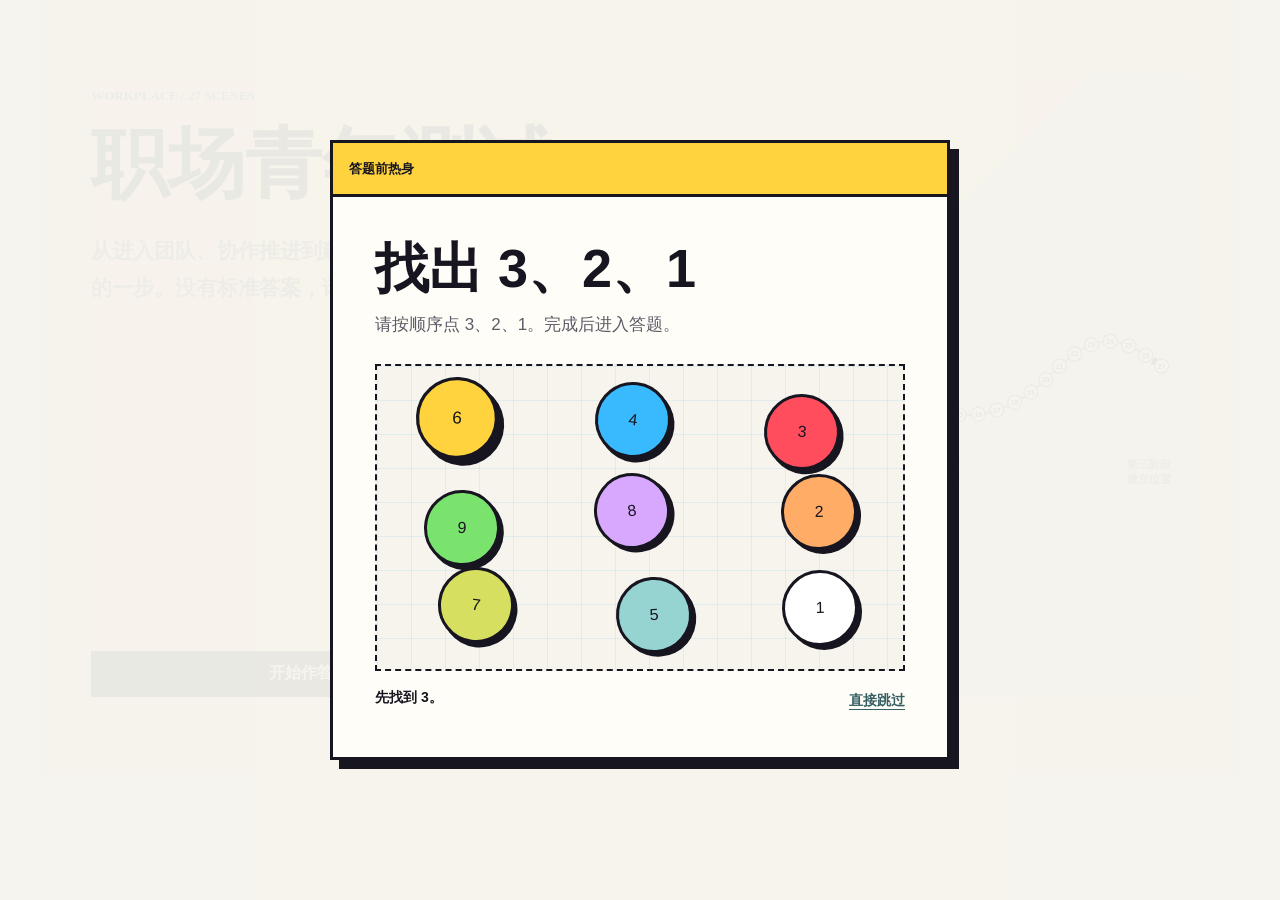
==== commit e53f2de4: "Expire unfinished quiz progress after ten minutes" ====
--- a/youth-workplace-collaboration.html
+++ b/youth-workplace-collaboration.html
@@ -36,7 +36,7 @@
     .scene-main.has-illustration { display:grid; grid-template-columns:minmax(0,1.25fr) minmax(280px,.75fr); column-gap:clamp(24px,4vw,52px); align-items:center; padding-bottom:22px; }
     .scene-main.has-illustration h2 { grid-column:1 / -1; }
     .scene-main.has-illustration #scene-text { margin:12px 0 0; }
-    .scene-illustration { display:block; width:100%; height:auto; max-height:360px; margin:12px 0 0; object-fit:contain; border:1px solid rgba(33,46,53,.22); border-radius:4px; }
+    .scene-illustration { display:block; width:100%; aspect-ratio:16 / 9; margin:12px 0 0; object-fit:cover; border:1px solid rgba(33,46,53,.22); border-radius:4px; }
     @media (max-width:720px) { .scene-main.has-illustration { display:block; } .scene-illustration { width:100%; max-width:420px; margin:16px auto 0; } }
     #scene-text { margin:20px 0 0; font-family:"Noto Serif SC","Songti SC",serif; font-size:clamp(18px,2.2vw,24px); line-height:1.65; }
     .choices { display:grid; gap:12px; margin-top:30px; }
@@ -948,6 +948,7 @@
     const scaleAnswers = Array(standardScaleItems.length).fill(null);
     const get = (id) => root.querySelector(`#${id}`);
     const progressStorageKey = `enneagram-${requestedModule}-progress-v1`;
+    const progressTtlMs = 10 * 60 * 1000;
     function saveProgress() {
       if (!answers.some((answer) => answer !== null)) return;
       try {
@@ -956,7 +957,8 @@
           scaleAnswers: scaleAnswers.slice(),
           scaleComplete: Boolean(standardScaleItems.length && scaleAnswers.every((answer) => answer !== null)),
           index,
-          savedAt: new Date().toISOString()
+          savedAt: new Date().toISOString(),
+          updatedAt: Date.now()
         }));
       } catch {}
     }
@@ -995,6 +997,11 @@
     function restoreSavedProgress() {
       try {
         const saved = JSON.parse(localStorage.getItem(progressStorageKey) || 'null');
+        const savedAt = Number(saved?.updatedAt);
+        if (!Number.isFinite(savedAt) || Date.now() - savedAt > progressTtlMs) {
+          clearSavedProgress();
+          return false;
+        }
         if (!saved || !Array.isArray(saved.answers) || saved.answers.length !== scenes.length) return false;
         const validAnswers = saved.answers.every((answer) => answer === null || Number.isInteger(answer) && answer >= 0 && answer < 4);
         if (!validAnswers || !saved.answers.some((answer) => answer !== null)) return false;
@@ -1607,7 +1614,7 @@
     }
     const scenarioImageModules = { child:'child', teen:'teen', adult:'adult', integration:'integration', college:'college', journey:'journey' };
     function render() {
-      const scene = scenes[index]; const progress = (index + 1) / scenes.length * 100; const structure=structureAt(index); renderJourney(index); renderLoopState(); get('progress').textContent = `${[structure.phase,structure.module,chapters[index]].filter(Boolean).join(' · ')}  ${index + 1} / ${scenes.length}`; get('meter-fill').style.width = `${progress}%`; moveMeterCat(progress); get('scene-title').textContent = scene.title; get('scene-text').textContent = scene.text; const sceneMain=get('scene-title').closest('.scene-main'); const oldIllustration=document.getElementById('scene-illustration'); if(oldIllustration) oldIllustration.remove(); sceneMain.classList.remove('has-illustration'); const imageModule=scenarioImageModules[requestedModule]; if(imageModule) { sceneMain.classList.add('has-illustration'); const illustration=document.createElement('img'); illustration.id='scene-illustration'; illustration.className='scene-illustration'; illustration.src=`assets/scenes/${imageModule}/${String(index + 1).padStart(2,'0')}.jpg`; illustration.alt=`${scene.title}情境插图`; illustration.loading=index === 0 ? 'eager' : 'lazy'; get('scene-text').insertAdjacentElement('afterend', illustration); }
+      const scene = scenes[index]; const progress = (index + 1) / scenes.length * 100; const structure=structureAt(index); renderJourney(index); renderLoopState(); get('progress').textContent = `${[structure.phase,structure.module,chapters[index]].filter(Boolean).join(' · ')}  ${index + 1} / ${scenes.length}`; get('meter-fill').style.width = `${progress}%`; moveMeterCat(progress); get('scene-title').textContent = scene.title; get('scene-text').textContent = scene.text; const sceneMain=get('scene-title').closest('.scene-main'); const oldIllustration=document.getElementById('scene-illustration'); if(oldIllustration) oldIllustration.remove(); sceneMain.classList.remove('has-illustration'); const imageModule=scenarioImageModules[requestedModule]; if(imageModule) { sceneMain.classList.add('has-illustration'); const illustration=document.createElement('img'); illustration.id='scene-illustration'; illustration.className='scene-illustration'; illustration.src=`assets/scenes/${imageModule}/${String(index + 1).padStart(2,'0')}.${imageModule === 'integration' || imageModule === 'journey' || imageModule === 'college' ? 'jpg' : 'png'}`; illustration.alt=`${scene.title}情境插图`; illustration.loading=index === 0 ? 'eager' : 'lazy'; get('scene-text').insertAdjacentElement('afterend', illustration); }
       const choices = get('choices'); choices.replaceChildren(); orderedChoices(scene,index).forEach(({choice,choiceIndex},displayIndex) => { const button = document.createElement('button'); button.type = 'button'; button.className = 'choice'; button.dataset.letter = String.fromCharCode(65 + displayIndex); const choiceData=choice[0]; const title=document.createElement('strong'); title.textContent=typeof choiceData==='object'&&choiceData!==null?choiceData.title:choiceData; button.append(title); if(typeof choiceData==='object'&&choiceData?.copy){const copy=document.createElement('small');copy.textContent=choiceData.copy;button.append(copy);} if(choiceIndex===3) button.classList.add('unmatched-choice'); button.setAttribute('aria-pressed', String(answers[index] === choiceIndex)); button.addEventListener('click', (event) => { if (answers[index] === choiceIndex) return; const wasAlreadyAnswered=answers[index] !== null; answers[index] = choiceIndex; button.classList.add('is-chosen'); burstFromChoice(button,event); saveProgress(); if (reviewMode && wasAlreadyAnswered && index <= reviewAnsweredThrough) { window.setTimeout(render, 180); return; } reviewMode=false; reviewAnsweredThrough=-1; window.setTimeout(advanceFromScene, 180); }); choices.append(button); });
       const selected=answers[index];
       const endsStructure=standardScaleItems.length && index % 9 === 8;
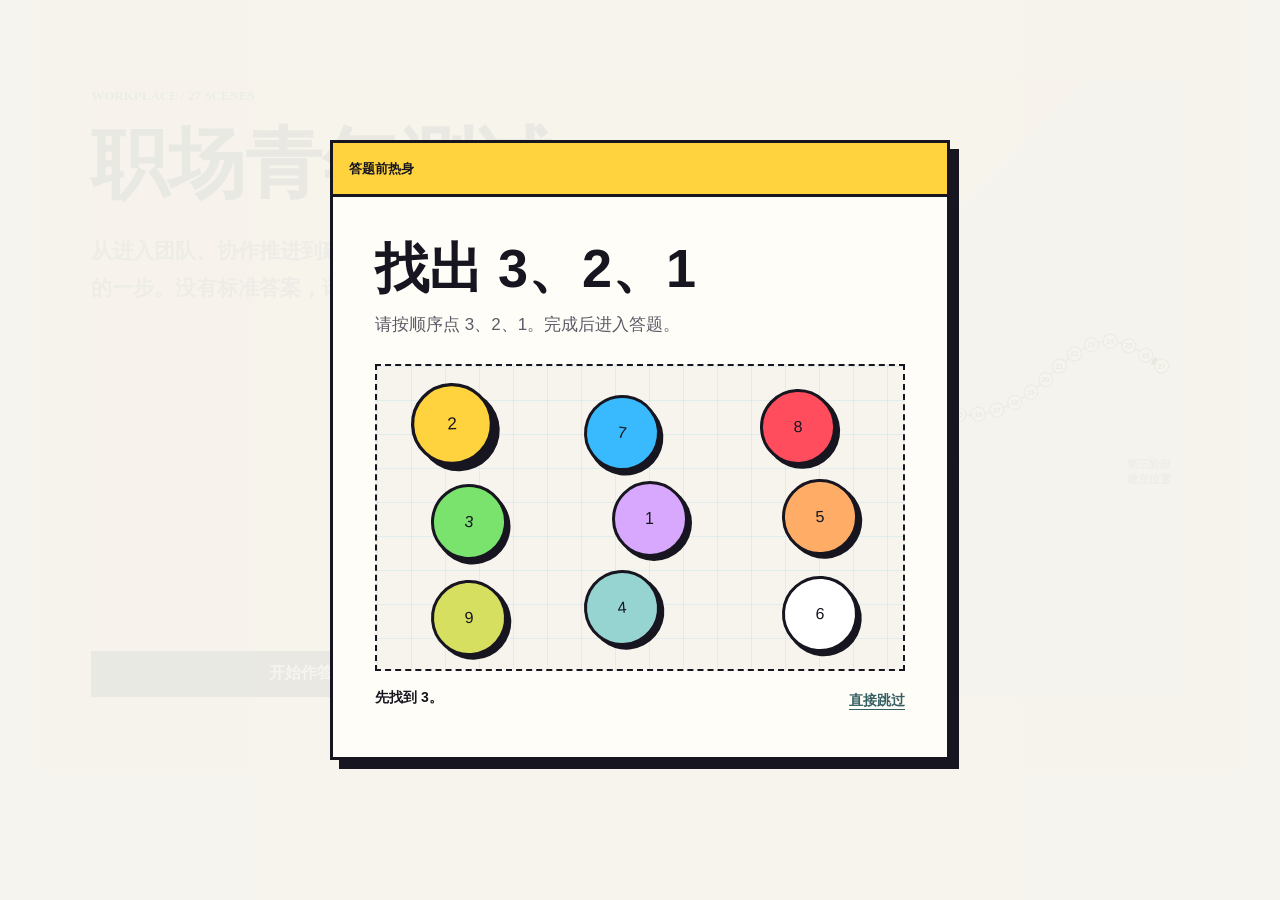
==== commit b3db8927: "Show new hire and research scenario illustrations" ====
--- a/youth-workplace-collaboration.html
+++ b/youth-workplace-collaboration.html
@@ -36,7 +36,7 @@
     .scene-main.has-illustration { display:grid; grid-template-columns:minmax(0,1.25fr) minmax(280px,.75fr); column-gap:clamp(24px,4vw,52px); align-items:center; padding-bottom:22px; }
     .scene-main.has-illustration h2 { grid-column:1 / -1; }
     .scene-main.has-illustration #scene-text { margin:12px 0 0; }
-    .scene-illustration { display:block; width:100%; aspect-ratio:16 / 9; margin:12px 0 0; object-fit:cover; border:1px solid rgba(33,46,53,.22); border-radius:4px; }
+    .scene-illustration { display:block; width:100%; height:auto; max-height:360px; margin:12px 0 0; object-fit:contain; border:1px solid rgba(33,46,53,.22); border-radius:4px; }
     @media (max-width:720px) { .scene-main.has-illustration { display:block; } .scene-illustration { width:100%; max-width:420px; margin:16px auto 0; } }
     #scene-text { margin:20px 0 0; font-family:"Noto Serif SC","Songti SC",serif; font-size:clamp(18px,2.2vw,24px); line-height:1.65; }
     .choices { display:grid; gap:12px; margin-top:30px; }
@@ -1612,9 +1612,9 @@
       }
       prepareResults();
     }
-    const scenarioImageModules = { child:'child', teen:'teen', adult:'adult', integration:'integration', college:'college', journey:'journey' };
+    const scenarioImageModules = { workplace:'workplace', research:'research', child:'child', teen:'teen', adult:'adult', integration:'integration', college:'college', journey:'journey' };
     function render() {
-      const scene = scenes[index]; const progress = (index + 1) / scenes.length * 100; const structure=structureAt(index); renderJourney(index); renderLoopState(); get('progress').textContent = `${[structure.phase,structure.module,chapters[index]].filter(Boolean).join(' · ')}  ${index + 1} / ${scenes.length}`; get('meter-fill').style.width = `${progress}%`; moveMeterCat(progress); get('scene-title').textContent = scene.title; get('scene-text').textContent = scene.text; const sceneMain=get('scene-title').closest('.scene-main'); const oldIllustration=document.getElementById('scene-illustration'); if(oldIllustration) oldIllustration.remove(); sceneMain.classList.remove('has-illustration'); const imageModule=scenarioImageModules[requestedModule]; if(imageModule) { sceneMain.classList.add('has-illustration'); const illustration=document.createElement('img'); illustration.id='scene-illustration'; illustration.className='scene-illustration'; illustration.src=`assets/scenes/${imageModule}/${String(index + 1).padStart(2,'0')}.${imageModule === 'integration' || imageModule === 'journey' || imageModule === 'college' ? 'jpg' : 'png'}`; illustration.alt=`${scene.title}情境插图`; illustration.loading=index === 0 ? 'eager' : 'lazy'; get('scene-text').insertAdjacentElement('afterend', illustration); }
+      const scene = scenes[index]; const progress = (index + 1) / scenes.length * 100; const structure=structureAt(index); renderJourney(index); renderLoopState(); get('progress').textContent = `${[structure.phase,structure.module,chapters[index]].filter(Boolean).join(' · ')}  ${index + 1} / ${scenes.length}`; get('meter-fill').style.width = `${progress}%`; moveMeterCat(progress); get('scene-title').textContent = scene.title; get('scene-text').textContent = scene.text; const sceneMain=get('scene-title').closest('.scene-main'); const oldIllustration=document.getElementById('scene-illustration'); if(oldIllustration) oldIllustration.remove(); sceneMain.classList.remove('has-illustration'); const imageModule=scenarioImageModules[requestedModule]; if(imageModule) { sceneMain.classList.add('has-illustration'); const illustration=document.createElement('img'); illustration.id='scene-illustration'; illustration.className='scene-illustration'; illustration.src=`assets/scenes/${imageModule}/${String(index + 1).padStart(2,'0')}.jpg`; illustration.alt=`${scene.title}情境插图`; illustration.loading=index === 0 ? 'eager' : 'lazy'; get('scene-text').insertAdjacentElement('afterend', illustration); }
       const choices = get('choices'); choices.replaceChildren(); orderedChoices(scene,index).forEach(({choice,choiceIndex},displayIndex) => { const button = document.createElement('button'); button.type = 'button'; button.className = 'choice'; button.dataset.letter = String.fromCharCode(65 + displayIndex); const choiceData=choice[0]; const title=document.createElement('strong'); title.textContent=typeof choiceData==='object'&&choiceData!==null?choiceData.title:choiceData; button.append(title); if(typeof choiceData==='object'&&choiceData?.copy){const copy=document.createElement('small');copy.textContent=choiceData.copy;button.append(copy);} if(choiceIndex===3) button.classList.add('unmatched-choice'); button.setAttribute('aria-pressed', String(answers[index] === choiceIndex)); button.addEventListener('click', (event) => { if (answers[index] === choiceIndex) return; const wasAlreadyAnswered=answers[index] !== null; answers[index] = choiceIndex; button.classList.add('is-chosen'); burstFromChoice(button,event); saveProgress(); if (reviewMode && wasAlreadyAnswered && index <= reviewAnsweredThrough) { window.setTimeout(render, 180); return; } reviewMode=false; reviewAnsweredThrough=-1; window.setTimeout(advanceFromScene, 180); }); choices.append(button); });
       const selected=answers[index];
       const endsStructure=standardScaleItems.length && index % 9 === 8;
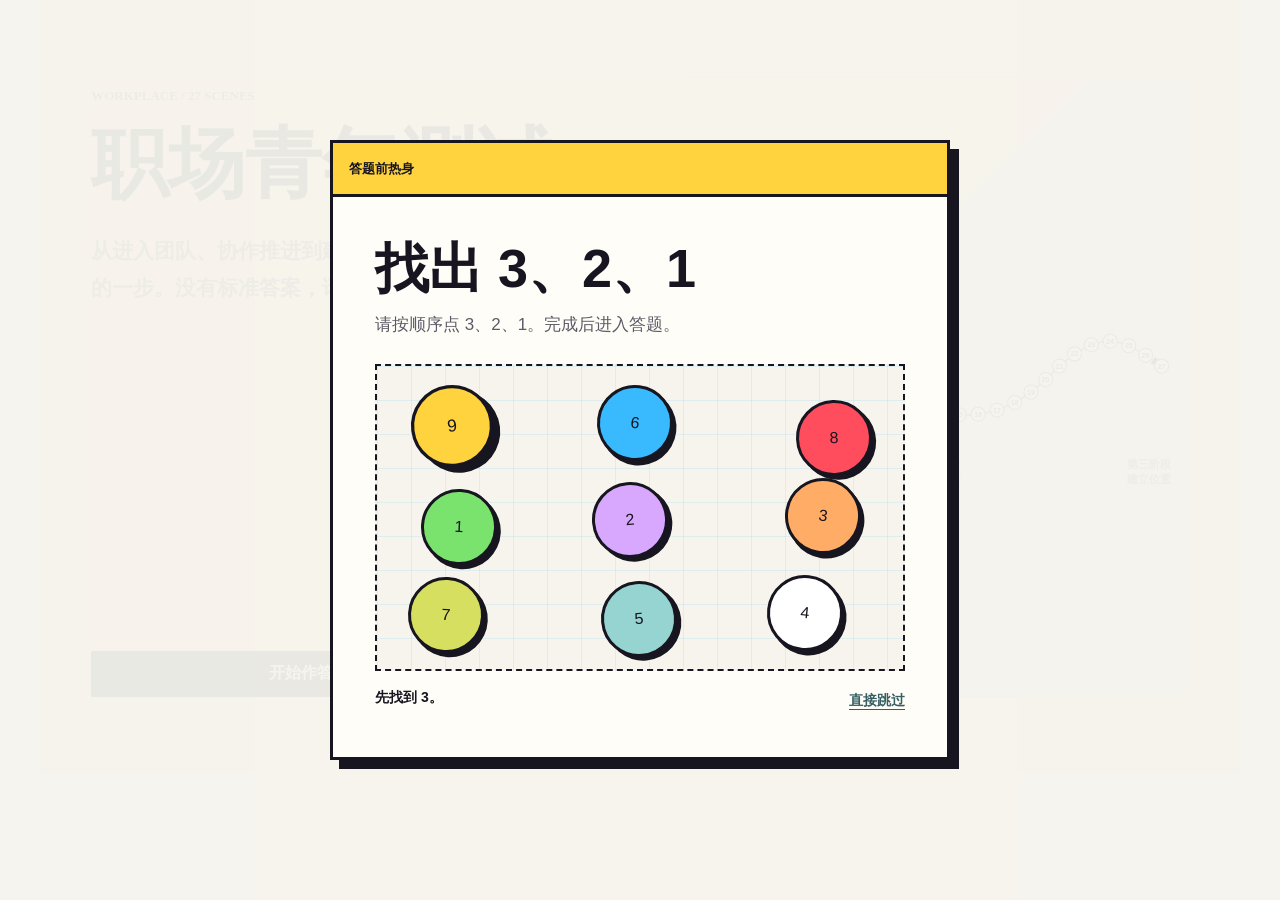
==== commit d633d15b: "Preload scenario illustrations for faster question changes" ====
--- a/youth-workplace-collaboration.html
+++ b/youth-workplace-collaboration.html
@@ -1614,7 +1614,7 @@
     }
     const scenarioImageModules = { workplace:'workplace', research:'research', child:'child', teen:'teen', adult:'adult', integration:'integration', college:'college', journey:'journey' };
     function render() {
-      const scene = scenes[index]; const progress = (index + 1) / scenes.length * 100; const structure=structureAt(index); renderJourney(index); renderLoopState(); get('progress').textContent = `${[structure.phase,structure.module,chapters[index]].filter(Boolean).join(' · ')}  ${index + 1} / ${scenes.length}`; get('meter-fill').style.width = `${progress}%`; moveMeterCat(progress); get('scene-title').textContent = scene.title; get('scene-text').textContent = scene.text; const sceneMain=get('scene-title').closest('.scene-main'); const oldIllustration=document.getElementById('scene-illustration'); if(oldIllustration) oldIllustration.remove(); sceneMain.classList.remove('has-illustration'); const imageModule=scenarioImageModules[requestedModule]; if(imageModule) { sceneMain.classList.add('has-illustration'); const illustration=document.createElement('img'); illustration.id='scene-illustration'; illustration.className='scene-illustration'; illustration.src=`assets/scenes/${imageModule}/${String(index + 1).padStart(2,'0')}.jpg`; illustration.alt=`${scene.title}情境插图`; illustration.loading=index === 0 ? 'eager' : 'lazy'; get('scene-text').insertAdjacentElement('afterend', illustration); }
+      const scene = scenes[index]; const progress = (index + 1) / scenes.length * 100; const structure=structureAt(index); renderJourney(index); renderLoopState(); get('progress').textContent = `${[structure.phase,structure.module,chapters[index]].filter(Boolean).join(' · ')}  ${index + 1} / ${scenes.length}`; get('meter-fill').style.width = `${progress}%`; moveMeterCat(progress); get('scene-title').textContent = scene.title; get('scene-text').textContent = scene.text; const sceneMain=get('scene-title').closest('.scene-main'); const oldIllustration=document.getElementById('scene-illustration'); if(oldIllustration) oldIllustration.remove(); sceneMain.classList.remove('has-illustration'); const imageModule=scenarioImageModules[requestedModule]; if(imageModule) { const imagePath=(imageIndex) => `assets/scenes/${imageModule}/${String(imageIndex + 1).padStart(2,'0')}.jpg`; sceneMain.classList.add('has-illustration'); const illustration=document.createElement('img'); illustration.id='scene-illustration'; illustration.className='scene-illustration'; illustration.src=imagePath(index); illustration.alt=`${scene.title}情境插图`; illustration.loading='eager'; illustration.fetchPriority='high'; get('scene-text').insertAdjacentElement('afterend', illustration); [index + 1,index + 2].filter((imageIndex) => imageIndex < scenes.length).forEach((imageIndex) => { const preload=new Image(); preload.src=imagePath(imageIndex); }); }
       const choices = get('choices'); choices.replaceChildren(); orderedChoices(scene,index).forEach(({choice,choiceIndex},displayIndex) => { const button = document.createElement('button'); button.type = 'button'; button.className = 'choice'; button.dataset.letter = String.fromCharCode(65 + displayIndex); const choiceData=choice[0]; const title=document.createElement('strong'); title.textContent=typeof choiceData==='object'&&choiceData!==null?choiceData.title:choiceData; button.append(title); if(typeof choiceData==='object'&&choiceData?.copy){const copy=document.createElement('small');copy.textContent=choiceData.copy;button.append(copy);} if(choiceIndex===3) button.classList.add('unmatched-choice'); button.setAttribute('aria-pressed', String(answers[index] === choiceIndex)); button.addEventListener('click', (event) => { if (answers[index] === choiceIndex) return; const wasAlreadyAnswered=answers[index] !== null; answers[index] = choiceIndex; button.classList.add('is-chosen'); burstFromChoice(button,event); saveProgress(); if (reviewMode && wasAlreadyAnswered && index <= reviewAnsweredThrough) { window.setTimeout(render, 180); return; } reviewMode=false; reviewAnsweredThrough=-1; window.setTimeout(advanceFromScene, 180); }); choices.append(button); });
       const selected=answers[index];
       const endsStructure=standardScaleItems.length && index % 9 === 8;
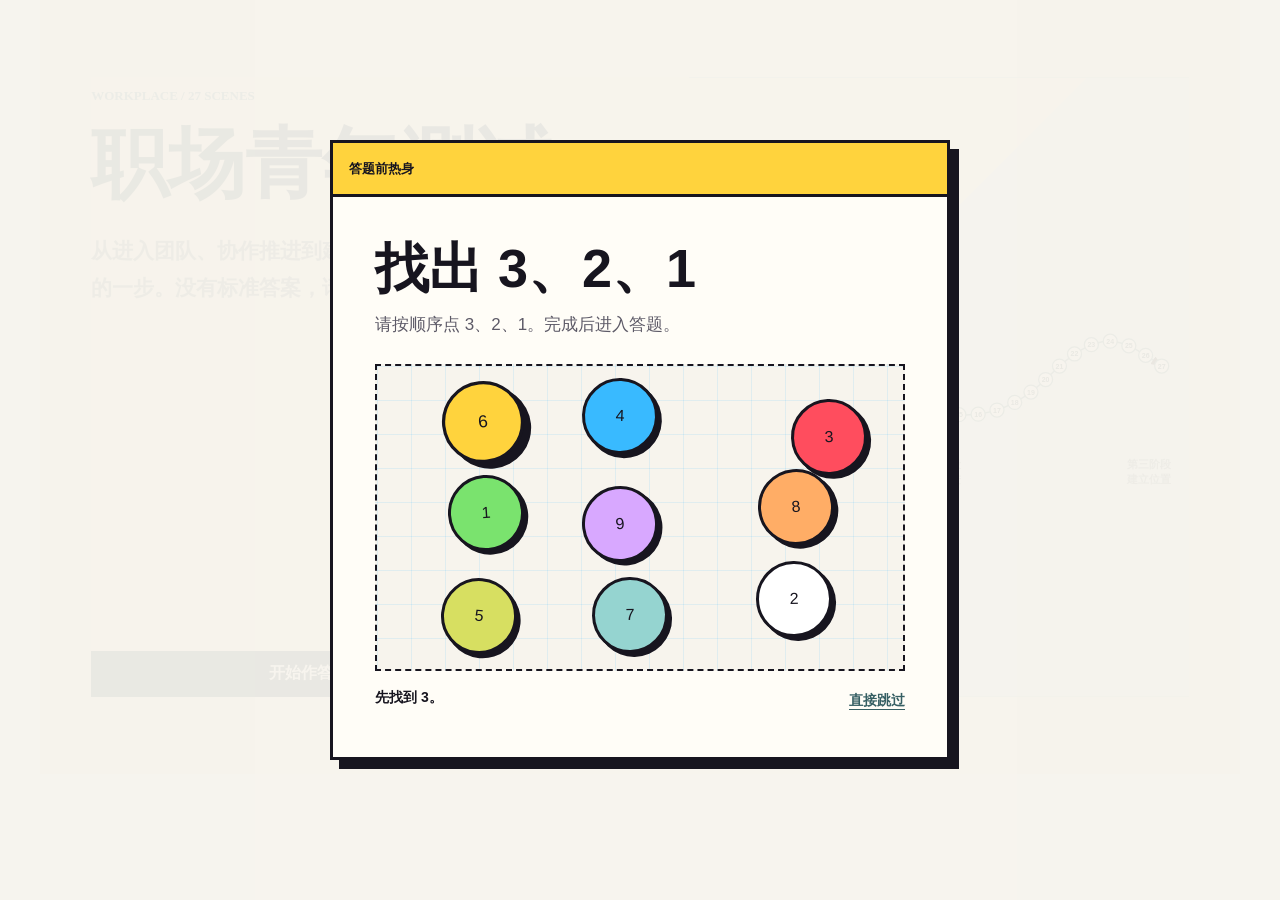
==== commit d4affa24: "Load all scenario illustrations before starting" ====
--- a/youth-workplace-collaboration.html
+++ b/youth-workplace-collaboration.html
@@ -1613,8 +1613,23 @@
       prepareResults();
     }
     const scenarioImageModules = { workplace:'workplace', research:'research', child:'child', teen:'teen', adult:'adult', integration:'integration', college:'college', journey:'journey' };
+    const scenarioImageCache = new Map();
+    const scenarioImagePath = (module, imageIndex) => `assets/scenes/${module}/${String(imageIndex + 1).padStart(2,'0')}.jpg`;
+    async function preloadScenarioImages(module) {
+      if (!module) return;
+      const cacheKey=`${module}:${scenes.length}`;
+      if (scenarioImageCache.has(cacheKey)) return scenarioImageCache.get(cacheKey);
+      const images=Array.from({length:scenes.length},(_,imageIndex) => new Promise((resolve) => {
+        const image=new Image();
+        image.onload=image.onerror=resolve;
+        image.src=scenarioImagePath(module,imageIndex);
+      }));
+      const ready=Promise.all(images);
+      scenarioImageCache.set(cacheKey,ready);
+      return ready;
+    }
     function render() {
-      const scene = scenes[index]; const progress = (index + 1) / scenes.length * 100; const structure=structureAt(index); renderJourney(index); renderLoopState(); get('progress').textContent = `${[structure.phase,structure.module,chapters[index]].filter(Boolean).join(' · ')}  ${index + 1} / ${scenes.length}`; get('meter-fill').style.width = `${progress}%`; moveMeterCat(progress); get('scene-title').textContent = scene.title; get('scene-text').textContent = scene.text; const sceneMain=get('scene-title').closest('.scene-main'); const oldIllustration=document.getElementById('scene-illustration'); if(oldIllustration) oldIllustration.remove(); sceneMain.classList.remove('has-illustration'); const imageModule=scenarioImageModules[requestedModule]; if(imageModule) { const imagePath=(imageIndex) => `assets/scenes/${imageModule}/${String(imageIndex + 1).padStart(2,'0')}.jpg`; sceneMain.classList.add('has-illustration'); const illustration=document.createElement('img'); illustration.id='scene-illustration'; illustration.className='scene-illustration'; illustration.src=imagePath(index); illustration.alt=`${scene.title}情境插图`; illustration.loading='eager'; illustration.fetchPriority='high'; get('scene-text').insertAdjacentElement('afterend', illustration); [index + 1,index + 2].filter((imageIndex) => imageIndex < scenes.length).forEach((imageIndex) => { const preload=new Image(); preload.src=imagePath(imageIndex); }); }
+      const scene = scenes[index]; const progress = (index + 1) / scenes.length * 100; const structure=structureAt(index); renderJourney(index); renderLoopState(); get('progress').textContent = `${[structure.phase,structure.module,chapters[index]].filter(Boolean).join(' · ')}  ${index + 1} / ${scenes.length}`; get('meter-fill').style.width = `${progress}%`; moveMeterCat(progress); get('scene-title').textContent = scene.title; get('scene-text').textContent = scene.text; const sceneMain=get('scene-title').closest('.scene-main'); const oldIllustration=document.getElementById('scene-illustration'); if(oldIllustration) oldIllustration.remove(); sceneMain.classList.remove('has-illustration'); const imageModule=scenarioImageModules[requestedModule]; if(imageModule) { sceneMain.classList.add('has-illustration'); const illustration=document.createElement('img'); illustration.id='scene-illustration'; illustration.className='scene-illustration'; illustration.src=scenarioImagePath(imageModule,index); illustration.alt=`${scene.title}情境插图`; illustration.loading='eager'; illustration.fetchPriority='high'; get('scene-text').insertAdjacentElement('afterend', illustration); }
       const choices = get('choices'); choices.replaceChildren(); orderedChoices(scene,index).forEach(({choice,choiceIndex},displayIndex) => { const button = document.createElement('button'); button.type = 'button'; button.className = 'choice'; button.dataset.letter = String.fromCharCode(65 + displayIndex); const choiceData=choice[0]; const title=document.createElement('strong'); title.textContent=typeof choiceData==='object'&&choiceData!==null?choiceData.title:choiceData; button.append(title); if(typeof choiceData==='object'&&choiceData?.copy){const copy=document.createElement('small');copy.textContent=choiceData.copy;button.append(copy);} if(choiceIndex===3) button.classList.add('unmatched-choice'); button.setAttribute('aria-pressed', String(answers[index] === choiceIndex)); button.addEventListener('click', (event) => { if (answers[index] === choiceIndex) return; const wasAlreadyAnswered=answers[index] !== null; answers[index] = choiceIndex; button.classList.add('is-chosen'); burstFromChoice(button,event); saveProgress(); if (reviewMode && wasAlreadyAnswered && index <= reviewAnsweredThrough) { window.setTimeout(render, 180); return; } reviewMode=false; reviewAnsweredThrough=-1; window.setTimeout(advanceFromScene, 180); }); choices.append(button); });
       const selected=answers[index];
       const endsStructure=standardScaleItems.length && index % 9 === 8;
@@ -2087,7 +2102,7 @@
       overlay.innerHTML=`<div class="chapter-interlude__panel"><p>${chapter.label}</p><div class="chapter-interlude__steps">${dots}</div><h2>${chapter.title}</h2><div>${chapter.copy}</div><button type="button">${chapter.button}</button></div>`;
       overlay.querySelector('button').addEventListener('click',()=>{overlay.remove();continueStory();},{once:true}); document.body.append(overlay); overlay.querySelector('button').focus();
     }
-    get('begin-story').addEventListener('click',()=>{const requiredScaleStage=nextRequiredScaleStage();get('story-intro').hidden=true;get('result-preview').hidden=true;get('result').hidden=true;if(requiredScaleStage!==null){showStandardScale(requiredScaleStage);return;}get('assessment').hidden=false;render();window.scrollTo(0,0);});
+    get('begin-story').addEventListener('click',async()=>{const start=get('begin-story');const requiredScaleStage=nextRequiredScaleStage();if(requiredScaleStage!==null){get('story-intro').hidden=true;get('result-preview').hidden=true;get('result').hidden=true;showStandardScale(requiredScaleStage);return;}const imageModule=scenarioImageModules[requestedModule];if(imageModule&&!scenarioImageCache.has(`${imageModule}:${scenes.length}`)){start.disabled=true;start.textContent='正在准备题图...';await preloadScenarioImages(imageModule);start.disabled=false;}get('story-intro').hidden=true;get('result-preview').hidden=true;get('result').hidden=true;get('assessment').hidden=false;render();window.scrollTo(0,0);});
     get('back-from-scale').addEventListener('click',()=>{saveProgress();if(activeScaleItem>0){scaleReviewThrough=highestAnsweredScaleItem(activeScaleStage);activeScaleItem-=1;scaleReviewMode=true;renderStandardScale();window.scrollTo(0,0);return;}get('scale-assessment').hidden=true;index=Math.max(0,activeScaleStage*9+8);reviewMode=true;reviewAnsweredThrough=highestAnsweredSceneIndex();get('assessment').hidden=false;render();window.scrollTo(0,0);});
     get('finish-scale').addEventListener('click',()=>{const stage=standardScaleStages[activeScaleStage];const answerIndex=standardScaleItems.findIndex((item) => item.stageIndex===activeScaleStage && item.itemIndex===activeScaleItem);if(scaleAnswers[answerIndex]===null) return;if(activeScaleItem<stage.items.length-1){activeScaleItem+=1;if(activeScaleItem>scaleReviewThrough){scaleReviewMode=false;scaleReviewThrough=-1;}renderStandardScale();return;}advanceAfterScaleStage(activeScaleStage);});
     get('back').addEventListener('click',()=>{ if(index>0){reviewAnsweredThrough=highestAnsweredSceneIndex();if(standardScaleItems.length && index%9===0){showStandardScale(Math.floor(index/9)-1,true);activeScaleItem=standardScaleStages[activeScaleStage].items.length-1;scaleReviewThrough=highestAnsweredScaleItem(activeScaleStage);renderStandardScale();return;}index-=1;reviewMode=true;saveProgress();render();} });
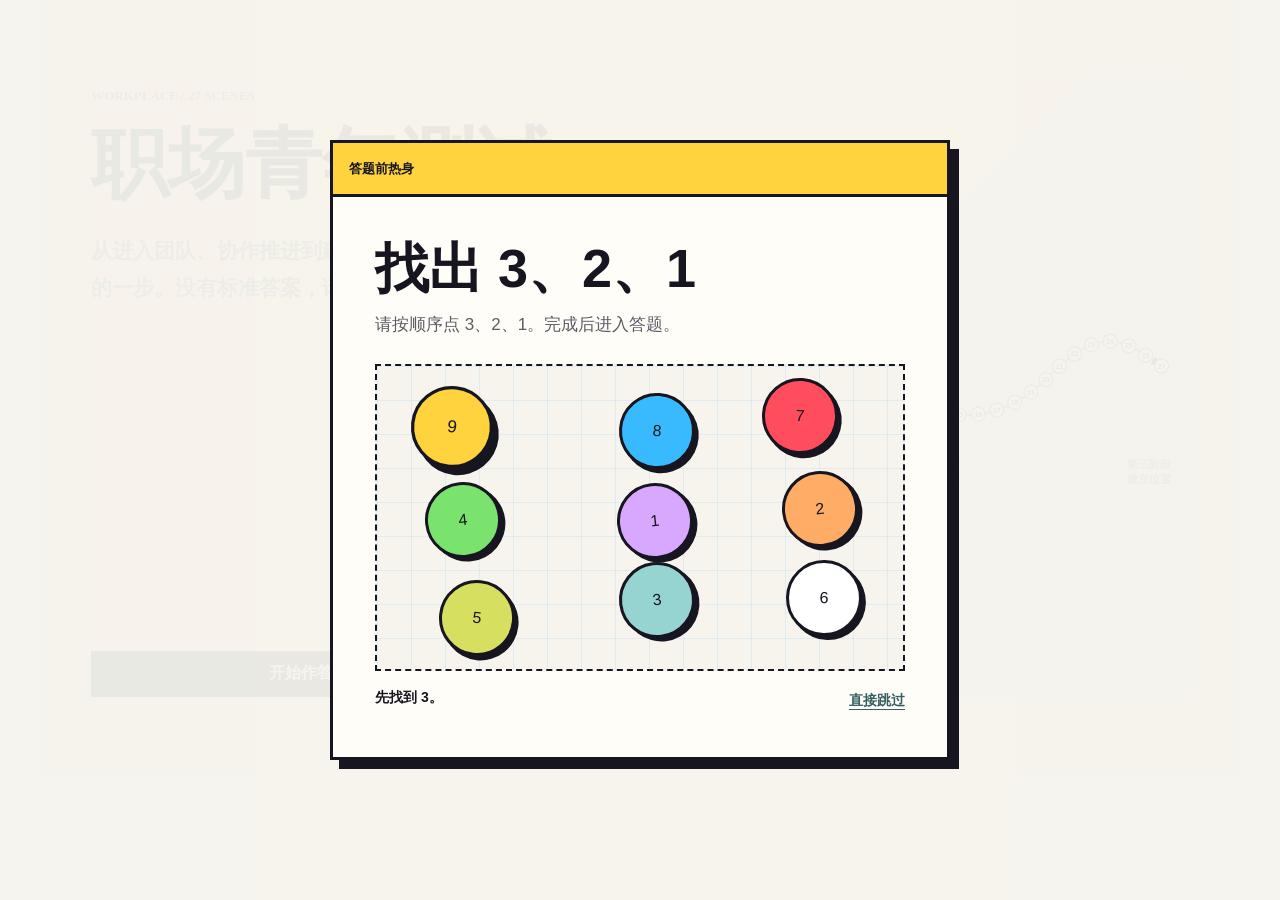
==== commit 748603fa: "Advance scale items automatically" ====
--- a/youth-workplace-collaboration.html
+++ b/youth-workplace-collaboration.html
@@ -1665,7 +1665,7 @@
               if (scaleReviewMode && wasAlreadyAnswered && activeScaleItem <= scaleReviewThrough) { renderStandardScale(); return; }
               scaleReviewMode=false;
               scaleReviewThrough=-1;
-              window.setTimeout(advanceFromScaleItem, 650);
+              window.setTimeout(advanceFromScaleItem, 160);
             });
             points.append(button);
           });
@@ -2106,7 +2106,7 @@
     get('back-from-scale').addEventListener('click',()=>{saveProgress();if(activeScaleItem>0){scaleReviewThrough=highestAnsweredScaleItem(activeScaleStage);activeScaleItem-=1;scaleReviewMode=true;renderStandardScale();window.scrollTo(0,0);return;}get('scale-assessment').hidden=true;index=Math.max(0,activeScaleStage*9+8);reviewMode=true;reviewAnsweredThrough=highestAnsweredSceneIndex();get('assessment').hidden=false;render();window.scrollTo(0,0);});
     get('finish-scale').addEventListener('click',()=>{const stage=standardScaleStages[activeScaleStage];const answerIndex=standardScaleItems.findIndex((item) => item.stageIndex===activeScaleStage && item.itemIndex===activeScaleItem);if(scaleAnswers[answerIndex]===null) return;if(activeScaleItem<stage.items.length-1){activeScaleItem+=1;if(activeScaleItem>scaleReviewThrough){scaleReviewMode=false;scaleReviewThrough=-1;}renderStandardScale();return;}advanceAfterScaleStage(activeScaleStage);});
     get('back').addEventListener('click',()=>{ if(index>0){reviewAnsweredThrough=highestAnsweredSceneIndex();if(standardScaleItems.length && index%9===0){showStandardScale(Math.floor(index/9)-1,true);activeScaleItem=standardScaleStages[activeScaleStage].items.length-1;scaleReviewThrough=highestAnsweredScaleItem(activeScaleStage);renderStandardScale();return;}index-=1;reviewMode=true;saveProgress();render();} });
-    get('next').addEventListener('click',()=>{ if(answers[index]===null) return; if(standardScaleItems.length && index%9===8){showStandardScale(Math.floor(index/9),true);return;} if(index<scenes.length-1){index+=1;if(index>reviewAnsweredThrough){reviewMode=false;reviewAnsweredThrough=-1;}saveProgress();render();}else prepareResults(); });
+    get('next').addEventListener('click',()=>{ if(answers[index]===null) return; if(standardScaleItems.length && index%9===8){showStandardScale(Math.floor(index/9));return;} if(index<scenes.length-1){index+=1;if(index>reviewAnsweredThrough){reviewMode=false;reviewAnsweredThrough=-1;}saveProgress();render();}else prepareResults(); });
     get('open-results').addEventListener('click',()=>{get('result-preview').hidden=true;results();});
     get('download-journey-report').addEventListener('click',downloadJourneyWordReport);
     get('toggle-evidence').addEventListener('click',()=>{const list=get('evidence-list');const expanded=list.hidden;list.hidden=!expanded;get('toggle-evidence').setAttribute('aria-expanded',String(expanded));get('toggle-evidence').textContent=expanded?'收起选择依据':'查看选择依据';});
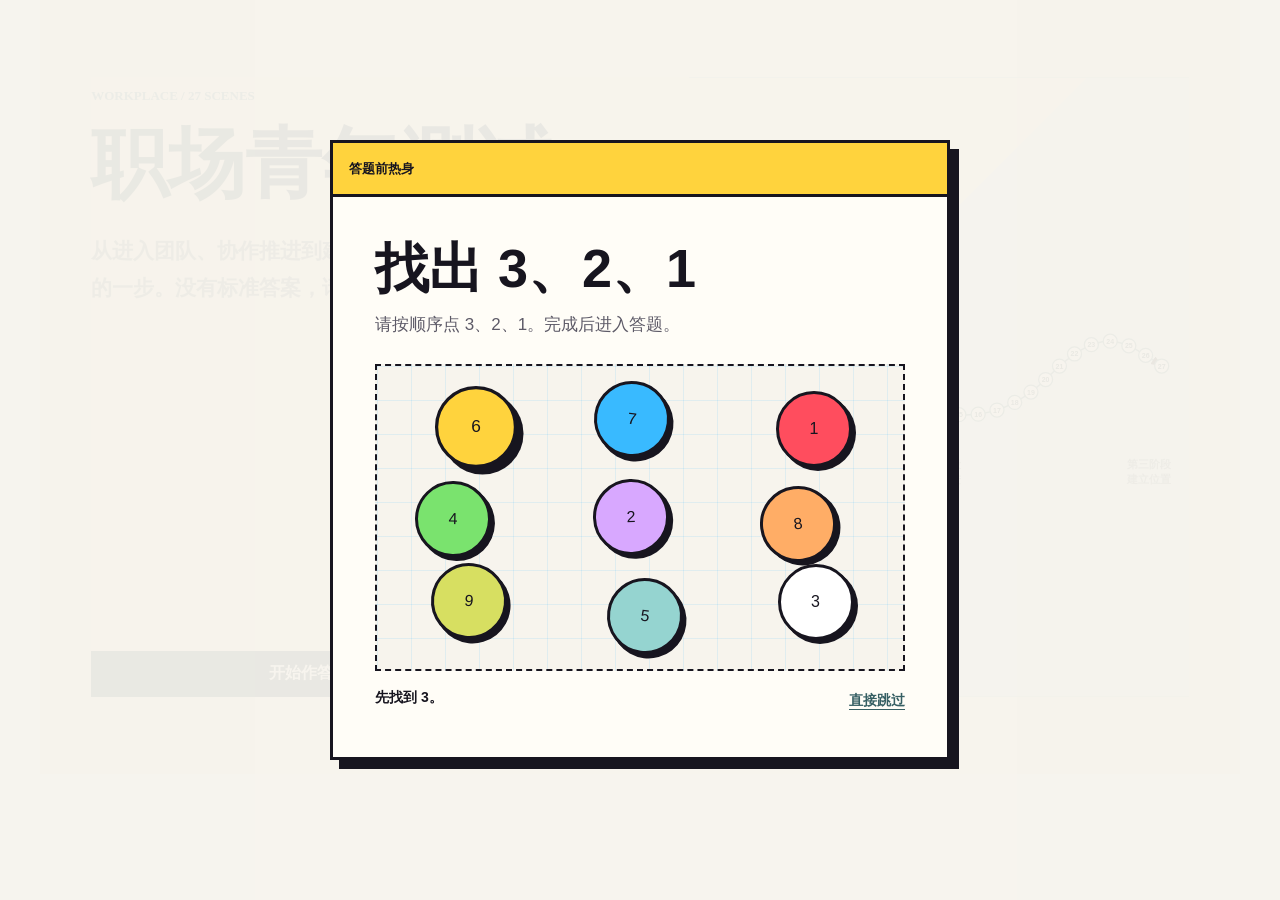
==== commit 9916f591: "Fix Word download for all report modules" ====
--- a/youth-workplace-collaboration.html
+++ b/youth-workplace-collaboration.html
@@ -1960,7 +1960,6 @@
       ].join('');
     }
     function downloadJourneyWordReport() {
-      if (!isJourneyStyle) return;
       const actionMap=activeModule.actionMap || transitionActionMaps[requestedModule];
       if (!actionMap || answers.some((answer) => answer===null)) return;
       const reportBody=buildJourneyWordReport(actionMap);
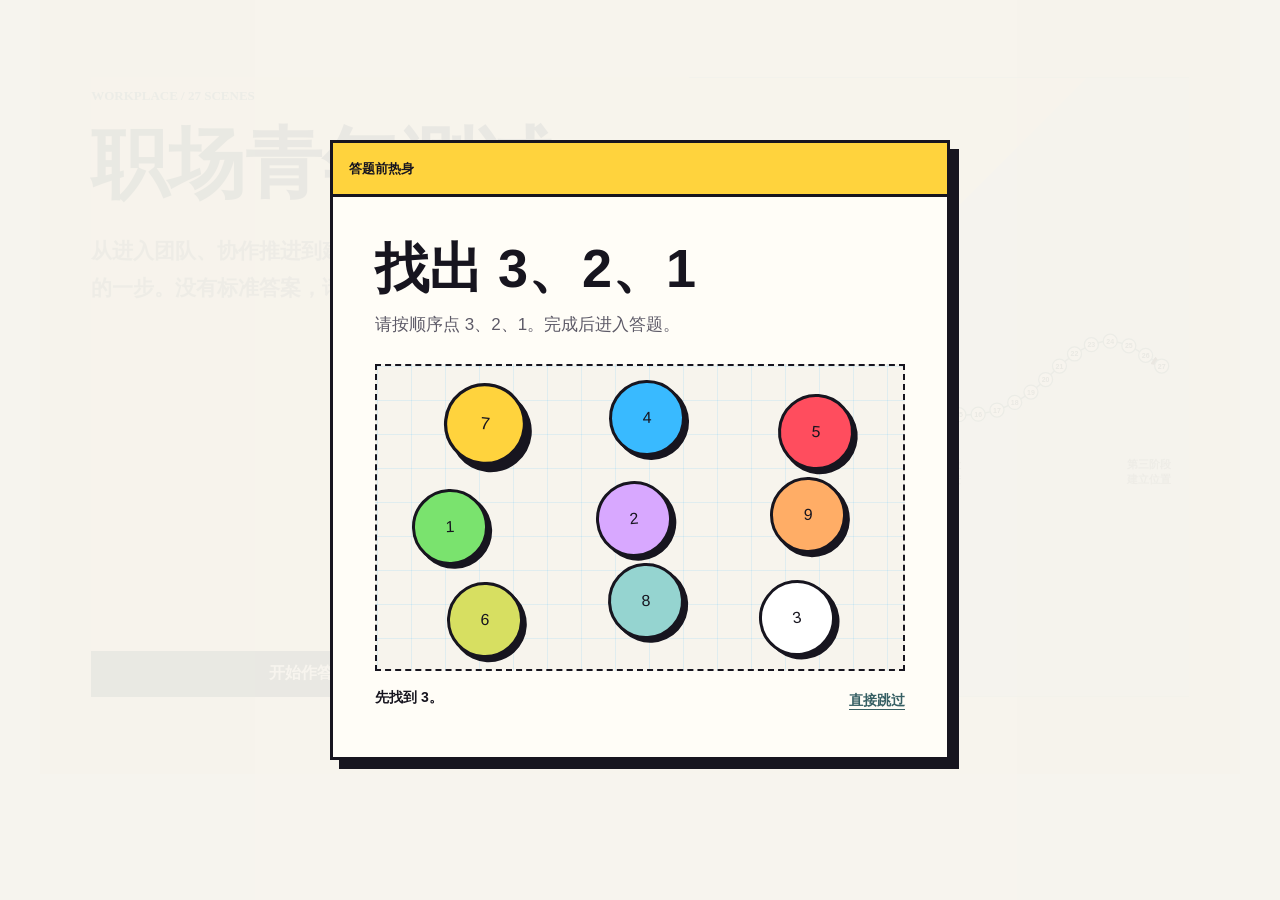
==== commit ca7a6b4b: "Fix mobile report layout" ====
--- a/youth-workplace-collaboration.html
+++ b/youth-workplace-collaboration.html
@@ -472,6 +472,65 @@
     #workplace-collaboration.has-result-surface .rank-band i { position:absolute; top:-5px; left:var(--position); width:4px; height:19px; background:#173940; transform:translateX(-50%); }
     #workplace-collaboration.has-result-surface .rank.top-one { border-left-color:#d7aa42; background:#fff9e8; } #workplace-collaboration.has-result-surface .rank.top-two { border-left-color:#9d8bd1; background:#f8f6ff; } #workplace-collaboration.has-result-surface .rank.top-three { border-left-color:#83ad88; background:#f2f9f0; }
     @media (max-width:640px) { .scale-control { grid-template-columns:1fr; gap:10px; } .scale-end:last-child { text-align:left; } .scale-points { max-width:310px; } }
+
+    /* Keep the report readable at phone widths. These declarations deliberately
+       come after the desktop result layout so they cannot be overridden by it. */
+    @media (max-width:720px) {
+      #workplace-collaboration.has-result-surface .result-grid {
+        grid-template-columns:minmax(0,1fr);
+        gap:16px;
+      }
+      #workplace-collaboration.has-result-surface .result-grid > .panel {
+        min-width:0;
+      }
+      #workplace-collaboration.has-result-surface .rank {
+        grid-template-columns:28px minmax(0,1fr) 48px;
+        gap:8px;
+        padding:7px 8px;
+      }
+      #workplace-collaboration.has-result-surface .rank-band {
+        grid-column:2 / 4;
+        margin:2px 0 3px;
+      }
+      #workplace-collaboration.has-result-surface .rank-meta small {
+        overflow:visible;
+        text-overflow:clip;
+        white-space:normal;
+      }
+      #workplace-collaboration.has-result-surface .journey-sop-card h5 small,
+      #workplace-collaboration.has-result-surface .journey-sop-card b {
+        white-space:normal;
+        text-align:left;
+      }
+      #workplace-collaboration.has-result-surface .journey-gap-profile-head,
+      #workplace-collaboration.has-result-surface .journey-constraint-card > header {
+        grid-template-columns:minmax(0,1fr);
+      }
+      #workplace-collaboration.has-result-surface .journey-action-plan-grid,
+      #workplace-collaboration.has-result-surface .johari-window,
+      #workplace-collaboration.has-result-surface .action-lab-map {
+        grid-template-columns:minmax(0,1fr);
+      }
+      #workplace-collaboration.has-result-surface .framework-tabs,
+      #workplace-collaboration.has-result-surface .action-card-buttons,
+      #workplace-collaboration.has-result-surface .actions {
+        display:grid;
+        grid-template-columns:minmax(0,1fr);
+      }
+      #workplace-collaboration.has-result-surface .framework-tabs .action,
+      #workplace-collaboration.has-result-surface .action-card-buttons .action,
+      #workplace-collaboration.has-result-surface .actions .action {
+        width:100%;
+      }
+      #workplace-collaboration.has-result-surface .journey-insight-block,
+      #workplace-collaboration.has-result-surface .journey-action-plan,
+      #workplace-collaboration.has-result-surface .johari-quadrant,
+      #workplace-collaboration.has-result-surface .action-pole,
+      #workplace-collaboration.has-result-surface .action-fusion {
+        min-width:0;
+        overflow-wrap:anywhere;
+      }
+    }
     @media (prefers-reduced-motion:no-preference) { .meter span { transition:width .32s ease-out; } .journey-node.is-active circle { transform-box:fill-box; transform-origin:center; animation:active-node-pulse .45s ease-out both; } .choice:active,.action:not(:disabled):active,.journey-center-card:active,.journey-report-download:active { scale:.98; filter:brightness(.97); } #result:not([hidden]) { animation:result-enter .36s ease-out both; } .scroll-reveal { opacity:0; transform:translateY(16px); transition:opacity .36s ease-out,transform .36s ease-out; transition-delay:var(--reveal-delay,0ms); } .scroll-reveal.is-visible { opacity:0; transform:translateY(16px); transition:opacity .36s ease-out,transform .36s ease-out; transition-delay:var(--reveal-delay,0ms); } .scroll-reveal.is-visible { opacity:1; transform:translateY(0); } .chapter-interlude { animation:interlude-backdrop .2s ease-out both; } .chapter-interlude__panel { animation:interlude-panel .32s ease-out both; } }
     @keyframes active-node-pulse { 0% { transform:scale(.82); } 65% { transform:scale(1.1); } 100% { transform:scale(1); } }
     @keyframes result-enter { from { opacity:0; transform:translateY(16px); } to { opacity:1; transform:translateY(0); } }
